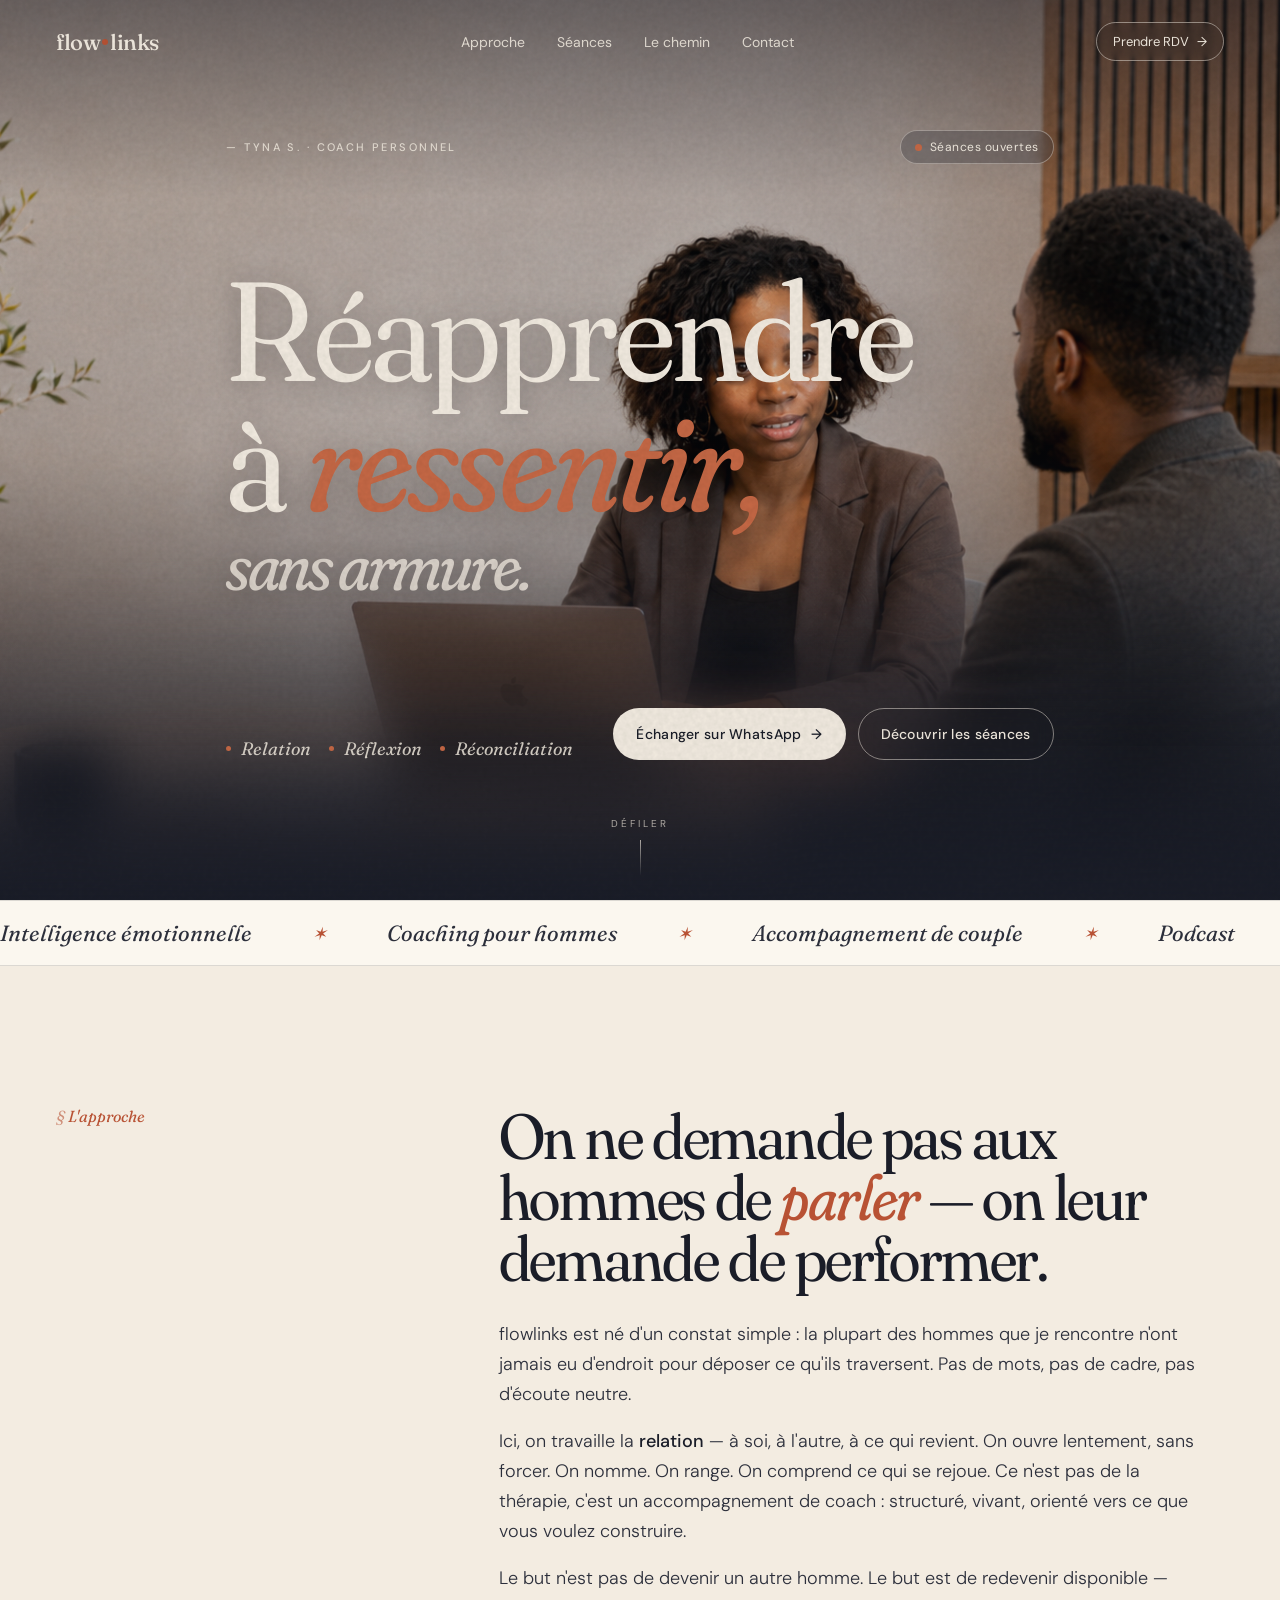
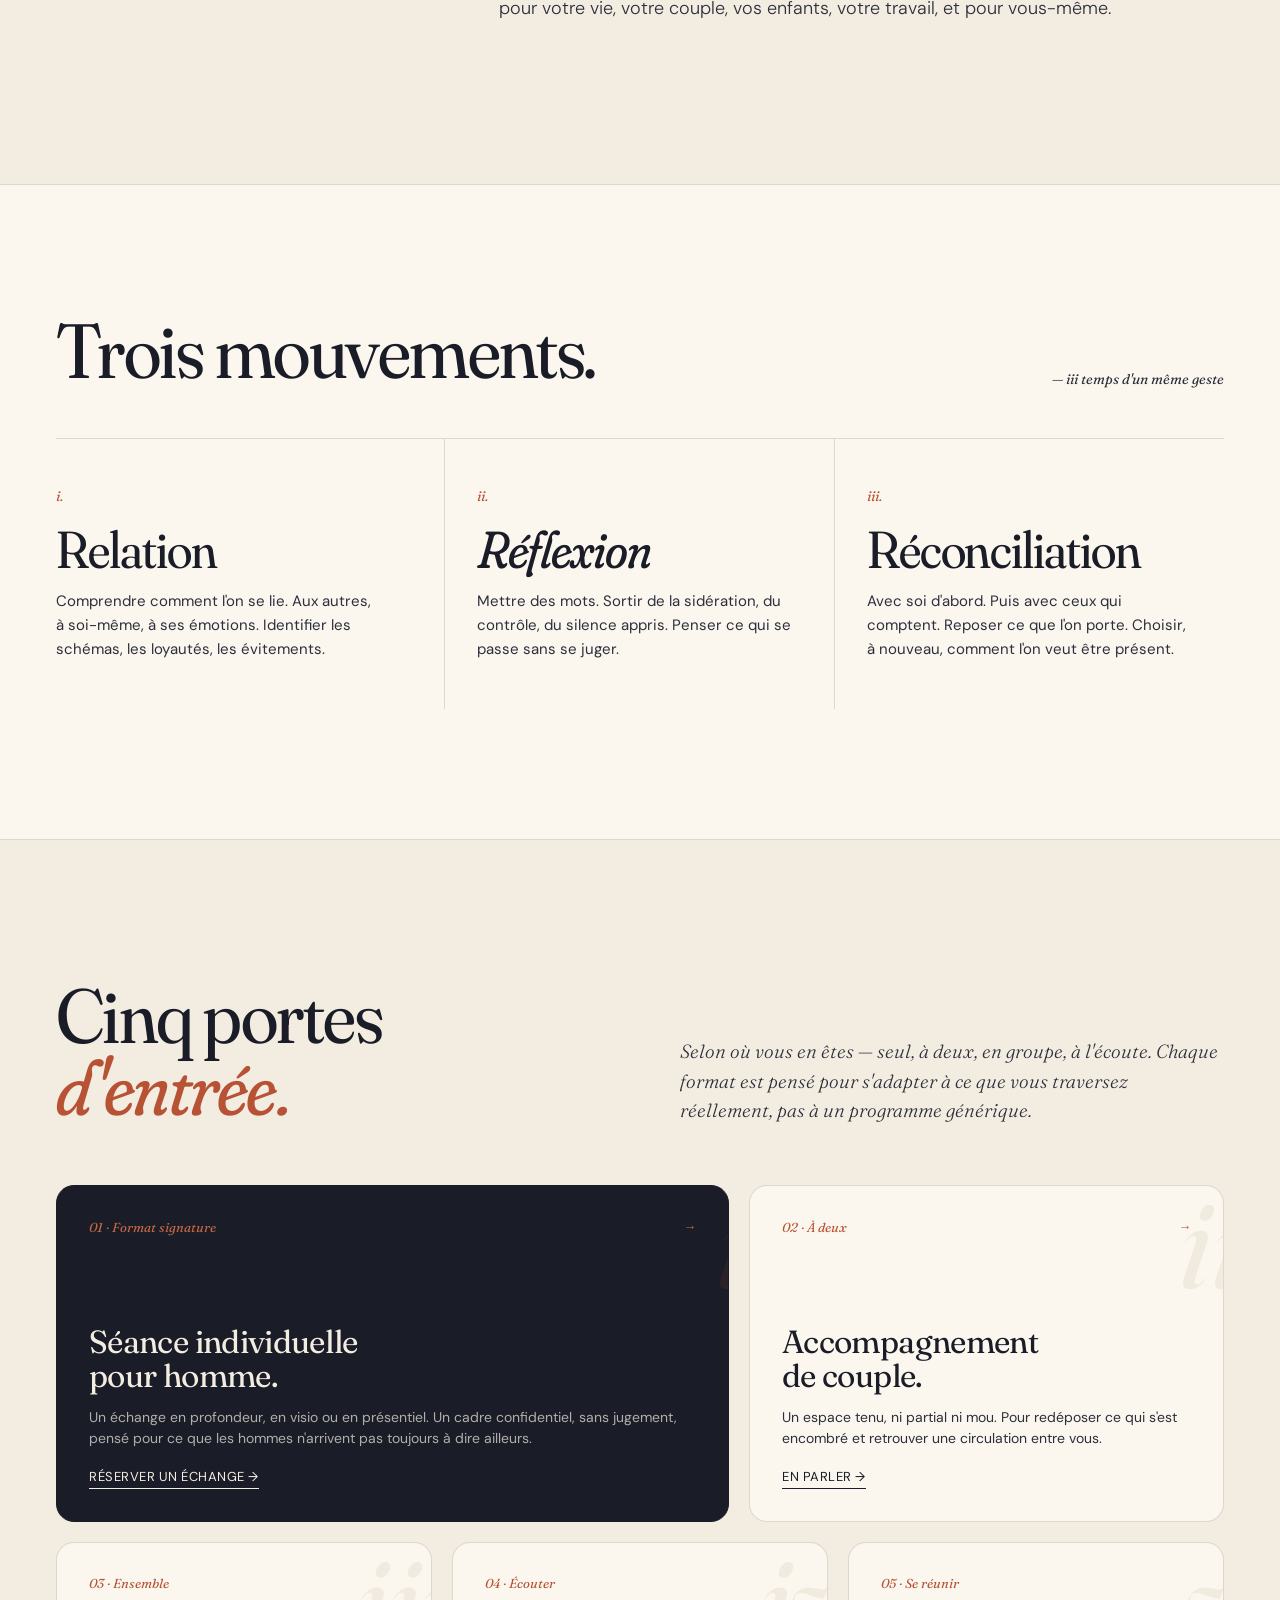
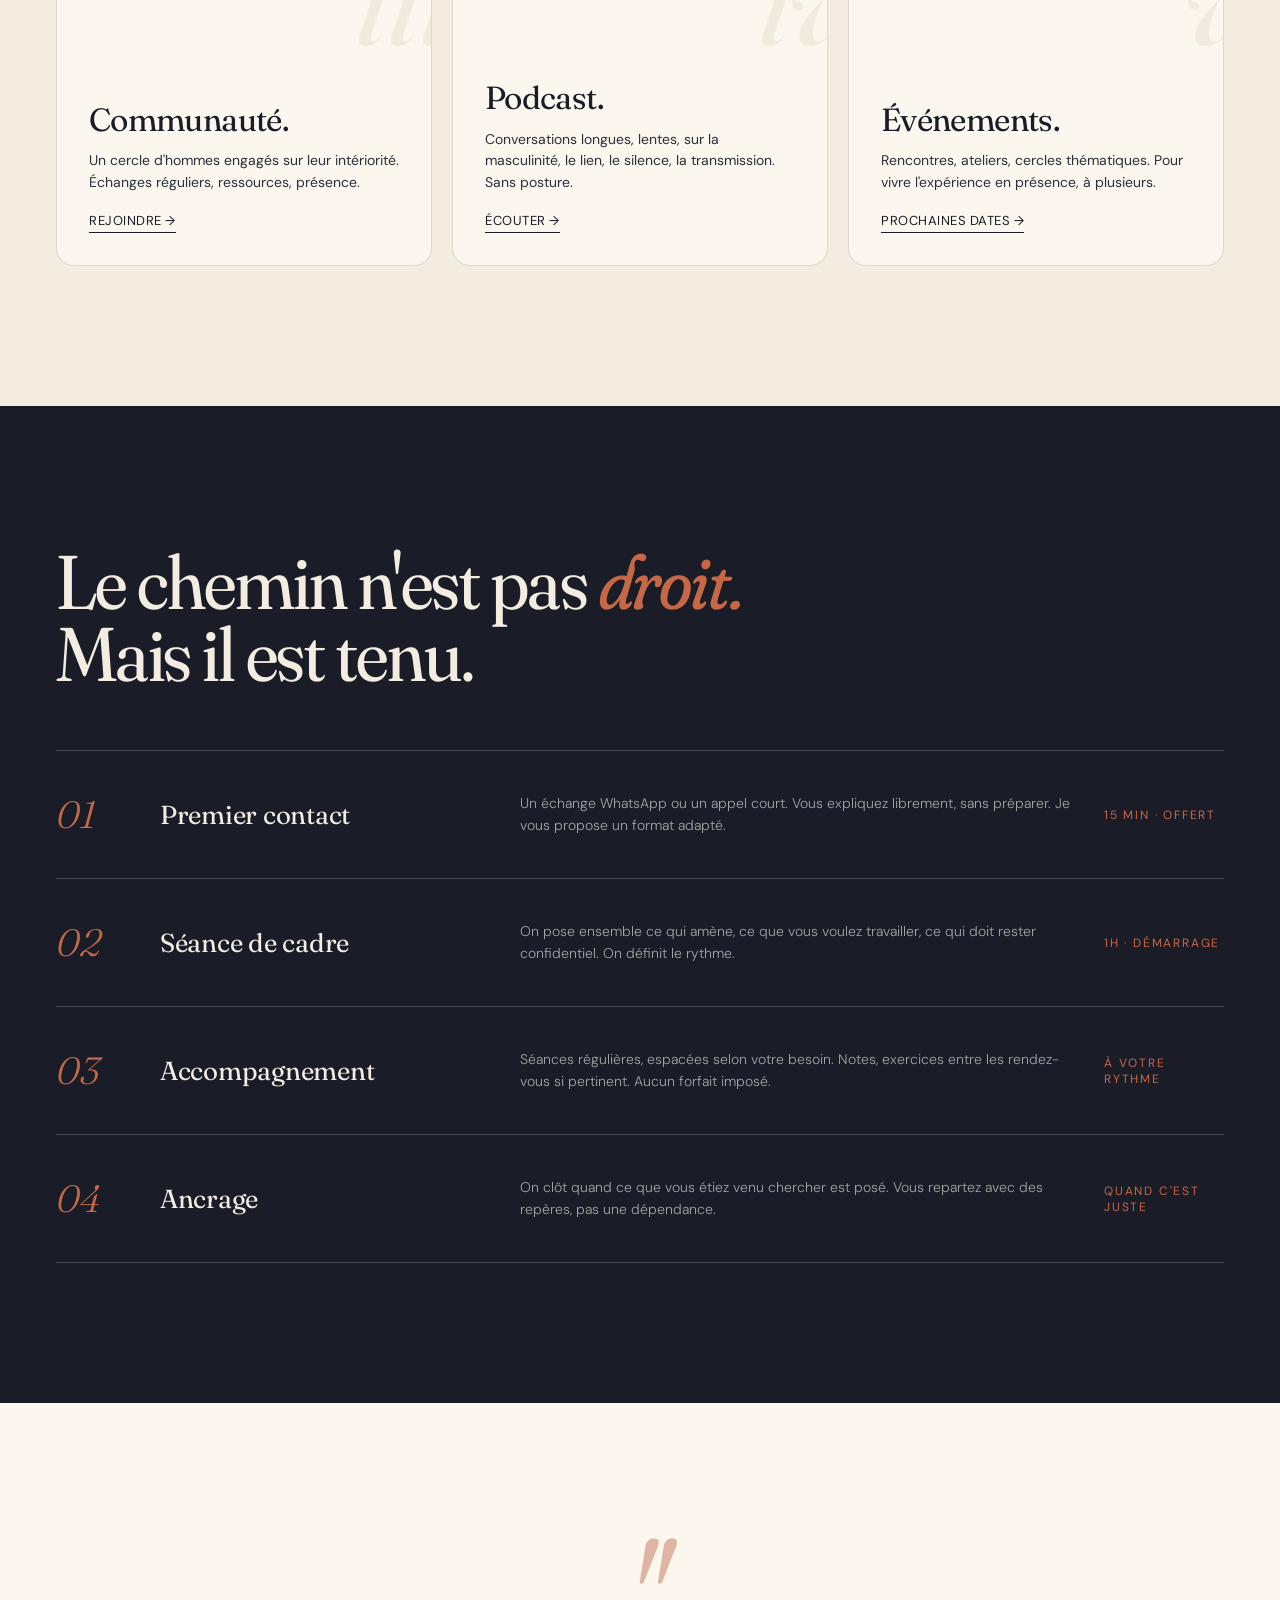
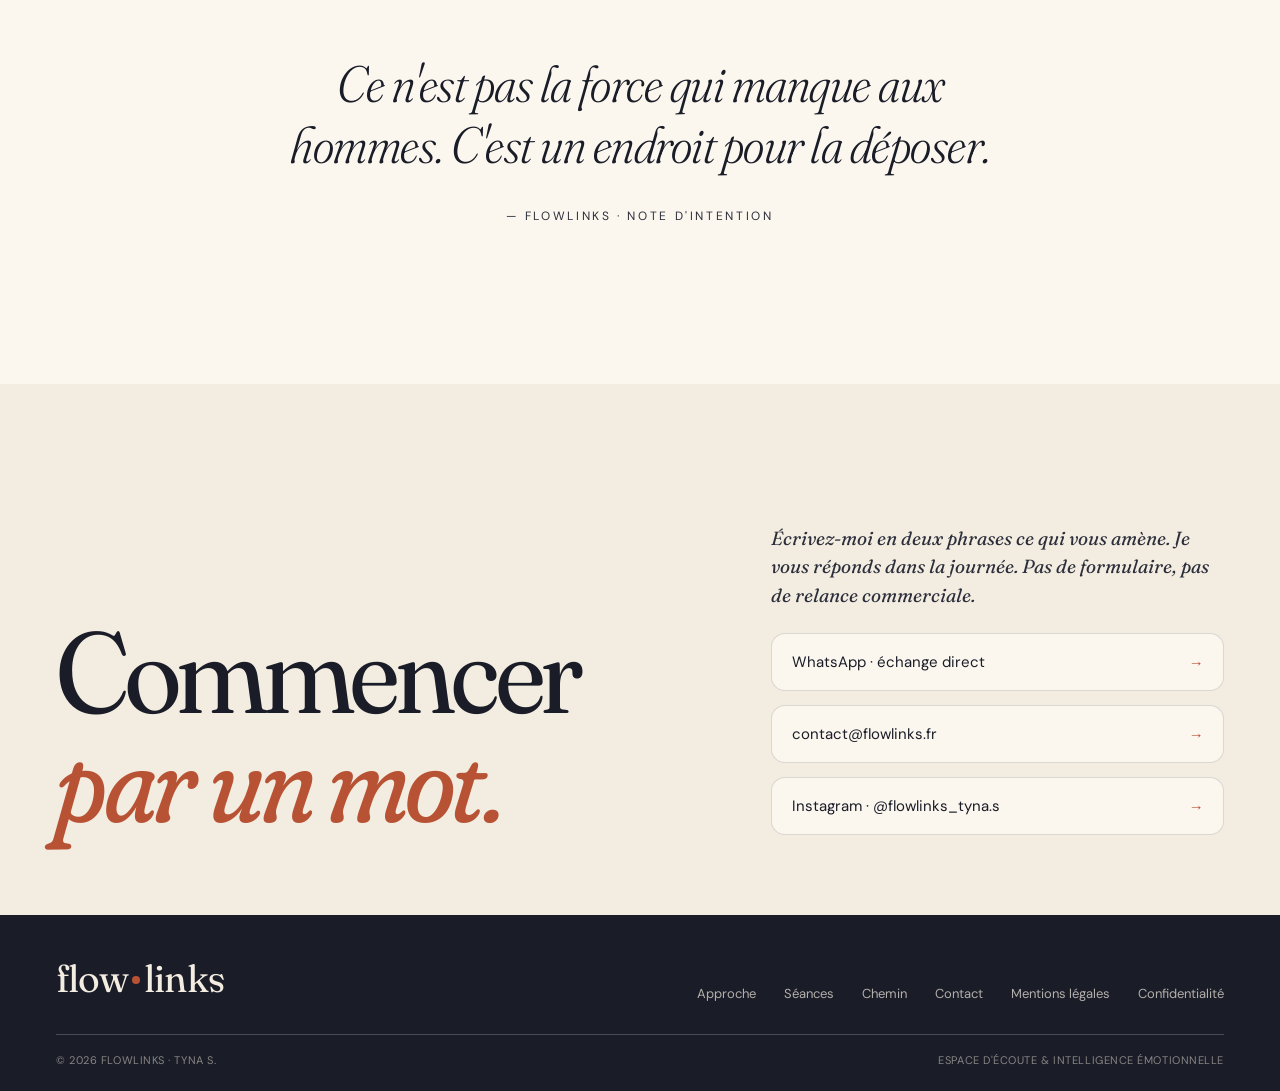
==== index.html @ ee807929 "Rename index (7).html to index.html" ====
<!doctype html>
<html lang="fr">
<head>
<meta charset="utf-8" />
<meta name="viewport" content="width=device-width,initial-scale=1,viewport-fit=cover" />
<title>flowlinks — Tyna S. · Espace d'écoute & intelligence émotionnelle</title>
<meta name="description" content="Espace d'écoute & intelligence émotionnelle. Séances pour hommes et couples, communauté, podcast et événements. Relation · Réflexion · Réconciliation." />
<meta name="theme-color" content="#1a1d28" />

<meta property="og:title" content="flowlinks — Tyna S." />
<meta property="og:description" content="Espace d'écoute & intelligence émotionnelle. Séances pour hommes et couples." />
<meta property="og:type" content="website" />
<meta property="og:image" content="./herolarge.png" />

<link rel="preconnect" href="https://fonts.googleapis.com">
<link rel="preconnect" href="https://fonts.gstatic.com" crossorigin>
<link href="https://fonts.googleapis.com/css2?family=Fraunces:ital,opsz,wght@0,9..144,300;0,9..144,400;0,9..144,500;0,9..144,600;1,9..144,300;1,9..144,400&family=DM+Sans:wght@300;400;500;600&display=swap" rel="stylesheet">

<link rel="preload" as="image" href="./herolarge.png" media="(min-width:761px)">
<link rel="preload" as="image" href="./heromobile.png" media="(max-width:760px)">

<link rel="stylesheet" href="./style.css">
</head>
<body>

<!-- ============== HERO PLEIN ÉCRAN ============== -->
<header class="hero">
  <picture class="hero-img">
    <source media="(max-width:760px)" srcset="./heromobile.png">
    <img src="./herolarge.png" alt="Tyna en séance d'accompagnement avec un homme" fetchpriority="high">
  </picture>

  <div class="hero-scrim"></div>

  <nav class="nav" id="nav">
    <div class="nav-inner">
      <a href="#" class="brand">flow<span class="dot"></span>links</a>
      <div class="nav-links">
        <a href="#approche">Approche</a>
        <a href="#seances">Séances</a>
        <a href="#chemin">Le chemin</a>
        <a href="#contact">Contact</a>
      </div>
      <a class="nav-cta" href="https://wa.me/33698275737?text=Bonjour%20Tyna%2C%20je%20souhaite%20%C3%A9changer%20avec%20vous.">Prendre RDV <span class="arrow">→</span></a>
    </div>
  </nav>

  <div class="hero-content wrap">
    <div class="hero-top">
      <span class="eyebrow eyebrow-light">— Tyna S. · Coach personnel</span>
      <span class="pill pill-light"><span class="pulse"></span>Séances ouvertes</span>
    </div>

    <h1 class="hero-title display">
      <span class="line">Réapprendre</span>
      <span class="line">à <em>ressentir,</em></span>
      <span class="line small">sans armure.</span>
    </h1>

    <div class="hero-bottom">
      <div class="triad triad-light">
        <span>Relation</span><span>Réflexion</span><span>Réconciliation</span>
      </div>
      <div class="cta-row">
        <a class="btn btn-primary-light" href="https://wa.me/33698275737?text=Bonjour%20Tyna%2C%20je%20souhaite%20%C3%A9changer%20avec%20vous.">Échanger sur WhatsApp <span class="arrow">→</span></a>
        <a class="btn btn-ghost-light" href="#seances">Découvrir les séances</a>
      </div>
    </div>
  </div>

  <div class="hero-fade" aria-hidden="true"></div>
  <div class="hero-scroll" aria-hidden="true">
    <span>défiler</span>
    <span class="line-down"></span>
  </div>
</header>

<!-- ============== TICKER ============== -->
<div class="ticker" aria-hidden="true">
  <div class="ticker-track">
    <span>Intelligence émotionnelle</span><span>Coaching pour hommes</span><span>Accompagnement de couple</span><span>Podcast</span><span>Communauté</span><span>Événements</span>
    <span>Intelligence émotionnelle</span><span>Coaching pour hommes</span><span>Accompagnement de couple</span><span>Podcast</span><span>Communauté</span><span>Événements</span>
  </div>
</div>

<!-- ============== MANIFESTO ============== -->
<section class="manifesto" id="approche">
  <div class="wrap">
    <div class="manifesto-grid">
      <div class="reveal"><span class="side-label">L'approche</span></div>
      <div class="reveal reveal-delay-1">
        <h2 class="display">On ne demande pas aux hommes de <em>parler</em> — on leur demande de performer.</h2>
        <p>flowlinks est né d'un constat simple : la plupart des hommes que je rencontre n'ont jamais eu d'endroit pour déposer ce qu'ils traversent. Pas de mots, pas de cadre, pas d'écoute neutre.</p>
        <p>Ici, on travaille la <strong>relation</strong> — à soi, à l'autre, à ce qui revient. On ouvre lentement, sans forcer. On nomme. On range. On comprend ce qui se rejoue. Ce n'est pas de la thérapie, c'est un accompagnement de coach : structuré, vivant, orienté vers ce que vous voulez construire.</p>
        <p>Le but n'est pas de devenir un autre homme. Le but est de redevenir disponible — pour votre vie, votre couple, vos enfants, votre travail, et pour vous-même.</p>
      </div>
    </div>
  </div>
</section>

<!-- ============== 3 PILIERS ============== -->
<section class="pillars">
  <div class="wrap">
    <div class="pillars-head">
      <h2 class="display reveal">Trois mouvements.</h2>
      <span class="num reveal reveal-delay-1">— iii temps d'un même geste</span>
    </div>
    <div class="pillar-list">
      <div class="pillar reveal">
        <span class="idx">i.</span>
        <h3 class="display">Relation</h3>
        <p>Comprendre comment l'on se lie. Aux autres, à soi-même, à ses émotions. Identifier les schémas, les loyautés, les évitements.</p>
      </div>
      <div class="pillar reveal reveal-delay-1">
        <span class="idx">ii.</span>
        <h3 class="display italic">Réflexion</h3>
        <p>Mettre des mots. Sortir de la sidération, du contrôle, du silence appris. Penser ce qui se passe sans se juger.</p>
      </div>
      <div class="pillar reveal reveal-delay-2">
        <span class="idx">iii.</span>
        <h3 class="display">Réconciliation</h3>
        <p>Avec soi d'abord. Puis avec ceux qui comptent. Reposer ce que l'on porte. Choisir, à nouveau, comment l'on veut être présent.</p>
      </div>
    </div>
  </div>
</section>

<!-- ============== OFFRES ============== -->
<section class="offers" id="seances">
  <div class="wrap">
    <div class="offers-head">
      <h2 class="display reveal">Cinq portes <em>d'entrée.</em></h2>
      <p class="reveal reveal-delay-1">Selon où vous en êtes — seul, à deux, en groupe, à l'écoute. Chaque format est pensé pour s'adapter à ce que vous traversez réellement, pas à un programme générique.</p>
    </div>
    <div class="offer-grid">

      <article class="card card-feature card-1 reveal">
        <span class="ornament">i</span>
        <div class="label">01 · Format signature <span>→</span></div>
        <h3>Séance individuelle<br/>pour homme.</h3>
        <p>Un échange en profondeur, en visio ou en présentiel. Un cadre confidentiel, sans jugement, pensé pour ce que les hommes n'arrivent pas toujours à dire ailleurs.</p>
        <a class="more" href="https://wa.me/33698275737?text=Bonjour%20Tyna%2C%20je%20souhaite%20une%20s%C3%A9ance%20individuelle.">Réserver un échange →</a>
      </article>

      <article class="card card-2 reveal reveal-delay-1">
        <span class="ornament">ii</span>
        <div class="label">02 · À deux <span>→</span></div>
        <h3>Accompagnement<br/>de couple.</h3>
        <p>Un espace tenu, ni partial ni mou. Pour redéposer ce qui s'est encombré et retrouver une circulation entre vous.</p>
        <a class="more" href="https://wa.me/33698275737?text=Bonjour%20Tyna%2C%20je%20souhaite%20un%20accompagnement%20de%20couple.">En parler →</a>
      </article>

      <article class="card card-3 reveal">
        <span class="ornament">iii</span>
        <div class="label">03 · Ensemble</div>
        <h3>Communauté.</h3>
        <p>Un cercle d'hommes engagés sur leur intériorité. Échanges réguliers, ressources, présence.</p>
        <a class="more" href="https://wa.me/33698275737?text=Bonjour%20Tyna%2C%20je%20souhaite%20rejoindre%20la%20communaut%C3%A9.">Rejoindre →</a>
      </article>

      <article class="card card-4 reveal reveal-delay-1">
        <span class="ornament">iv</span>
        <div class="label">04 · Écouter</div>
        <h3>Podcast.</h3>
        <p>Conversations longues, lentes, sur la masculinité, le lien, le silence, la transmission. Sans posture.</p>
        <a class="more" href="#contact">Écouter →</a>
      </article>

      <article class="card card-5 reveal reveal-delay-2">
        <span class="ornament">v</span>
        <div class="label">05 · Se réunir</div>
        <h3>Événements.</h3>
        <p>Rencontres, ateliers, cercles thématiques. Pour vivre l'expérience en présence, à plusieurs.</p>
        <a class="more" href="https://wa.me/33698275737?text=Bonjour%20Tyna%2C%20je%20souhaite%20conna%C3%AEtre%20les%20prochains%20%C3%A9v%C3%A9nements.">Prochaines dates →</a>
      </article>

    </div>
  </div>
</section>

<!-- ============== LE CHEMIN ============== -->
<section class="process" id="chemin">
  <div class="wrap">
    <h2 class="display reveal">Le chemin n'est pas <em>droit.</em><br/>Mais il est tenu.</h2>
    <div class="steps">
      <div class="step reveal">
        <span class="n">01</span>
        <h4>Premier contact</h4>
        <p>Un échange WhatsApp ou un appel court. Vous expliquez librement, sans préparer. Je vous propose un format adapté.</p>
        <span class="dur">15 min · offert</span>
      </div>
      <div class="step reveal reveal-delay-1">
        <span class="n">02</span>
        <h4>Séance de cadre</h4>
        <p>On pose ensemble ce qui amène, ce que vous voulez travailler, ce qui doit rester confidentiel. On définit le rythme.</p>
        <span class="dur">1h · démarrage</span>
      </div>
      <div class="step reveal reveal-delay-2">
        <span class="n">03</span>
        <h4>Accompagnement</h4>
        <p>Séances régulières, espacées selon votre besoin. Notes, exercices entre les rendez-vous si pertinent. Aucun forfait imposé.</p>
        <span class="dur">à votre rythme</span>
      </div>
      <div class="step reveal reveal-delay-3">
        <span class="n">04</span>
        <h4>Ancrage</h4>
        <p>On clôt quand ce que vous étiez venu chercher est posé. Vous repartez avec des repères, pas une dépendance.</p>
        <span class="dur">quand c'est juste</span>
      </div>
    </div>
  </div>
</section>

<!-- ============== CITATION ============== -->
<section class="quote">
  <div class="wrap">
    <div class="quote-mark display">"</div>
    <blockquote class="display">Ce n'est pas la force qui manque aux hommes. C'est un endroit pour la déposer.</blockquote>
    <cite>— flowlinks · note d'intention</cite>
  </div>
</section>

<!-- ============== CTA FOOTER ============== -->
<section class="footer-cta" id="contact">
  <div class="wrap">
    <div class="fc-grid">
      <div class="reveal">
        <h2 class="display">Commencer<em>par un mot.</em></h2>
      </div>
      <div class="fc-aside reveal reveal-delay-1">
        <p>Écrivez-moi en deux phrases ce qui vous amène. Je vous réponds dans la journée. Pas de formulaire, pas de relance commerciale.</p>
        <div class="contact-block">
          <a href="https://wa.me/33698275737?text=Bonjour%20Tyna%2C%20je%20souhaite%20%C3%A9changer%20avec%20vous.">
            <span>WhatsApp · échange direct</span>
            <span class="ico">→</span>
          </a>
          <a href="mailto:contact@flowlinks.fr">
            <span>contact@flowlinks.fr</span>
            <span class="ico">→</span>
          </a>
          <a href="https://instagram.com/flowlinks_tyna.s" target="_blank" rel="noopener">
            <span>Instagram · @flowlinks_tyna.s</span>
            <span class="ico">→</span>
          </a>
        </div>
      </div>
    </div>
  </div>
</section>

<!-- ============== FOOTER ============== -->
<footer>
  <div class="wrap">
    <div class="foot-grid">
      <div class="foot-brand">flow<span class="dot"></span>links</div>
      <nav class="foot-nav">
        <a href="#approche">Approche</a>
        <a href="#seances">Séances</a>
        <a href="#chemin">Chemin</a>
        <a href="#contact">Contact</a>
        <a href="#">Mentions légales</a>
        <a href="#">Confidentialité</a>
      </nav>
    </div>
    <div class="foot-bottom">
      <span>© 2026 flowlinks · Tyna S.</span>
      <span>Espace d'écoute & intelligence émotionnelle</span>
    </div>
  </div>
</footer>

<script src="./script.js" defer></script>
</body>
</html>
---- style.css ----
/* ============================================================
   flowlinks — Tyna S.
   Style sheet · landing page
   ============================================================ */

:root{
  --ink:#1a1d28;
  --ink-soft:#2c2f3b;
  --cream:#f3ece1;
  --cream-2:#ebe2d3;
  --paper:#fbf7ef;
  --terra:#b85234;
  --terra-soft:#c66845;
  --rule:rgba(26,29,40,.14);
  --rule-light:rgba(243,236,225,.22);
}

*{box-sizing:border-box;margin:0;padding:0}
html{scroll-behavior:smooth}
html,body{
  background:var(--cream);
  color:var(--ink);
  font-family:"DM Sans",system-ui,sans-serif;
  font-weight:400;
  -webkit-font-smoothing:antialiased;
  text-rendering:optimizeLegibility;
}
body{overflow-x:hidden}
a{color:inherit;text-decoration:none}
img{max-width:100%;display:block}

.display{
  font-family:"Fraunces",serif;
  font-weight:400;
  font-variation-settings:"opsz" 120,"SOFT" 50;
  letter-spacing:-.02em;
  line-height:.95;
}
.italic{font-style:italic;font-variation-settings:"opsz" 120,"SOFT" 100}
.eyebrow{
  font-family:"DM Sans",sans-serif;
  font-size:11px;
  letter-spacing:.22em;
  text-transform:uppercase;
  font-weight:500;
}
.eyebrow-light{color:rgba(243,236,225,.85)}

.wrap{max-width:1280px;margin:0 auto;padding:0 24px}
@media(min-width:900px){.wrap{padding:0 56px}}

/* ============================================================
   NAV (transparent over hero, then solid on scroll)
   ============================================================ */
.nav{
  position:fixed;
  top:0;left:0;right:0;
  z-index:50;
  background:transparent;
  border-bottom:1px solid transparent;
  transition:background .35s ease, border-color .35s ease, backdrop-filter .35s ease;
}
.nav-inner{
  display:flex;
  align-items:center;
  justify-content:space-between;
  padding:18px 24px;
}
@media(min-width:900px){.nav-inner{padding:22px 56px}}

.brand{
  font-family:"Fraunces",serif;
  font-weight:500;
  font-size:22px;
  letter-spacing:-.02em;
  color:var(--cream);
  transition:color .35s ease;
}
.brand .dot{
  display:inline-block;
  width:6px;height:6px;
  border-radius:50%;
  background:var(--terra);
  vertical-align:middle;
  margin:0 2px 4px;
}

.nav-links{display:none;gap:32px;font-size:14px}
@media(min-width:900px){.nav-links{display:flex}}
.nav-links a{color:rgba(243,236,225,.9);transition:color .35s ease}
.nav-links a:hover{color:var(--terra-soft)}

.nav-cta{
  font-size:13px;
  border:1px solid rgba(243,236,225,.5);
  color:var(--cream);
  padding:10px 16px;
  border-radius:999px;
  display:inline-flex;
  align-items:center;
  gap:8px;
  transition:background .25s, color .25s, border-color .35s ease;
  backdrop-filter:blur(6px);
}
.nav-cta:hover{background:var(--cream);color:var(--ink);border-color:var(--cream)}

/* Scrolled state */
.nav.scrolled{
  background:rgba(243,236,225,.85);
  backdrop-filter:blur(14px);
  -webkit-backdrop-filter:blur(14px);
  border-bottom-color:var(--rule);
}
.nav.scrolled .brand{color:var(--ink)}
.nav.scrolled .nav-links a{color:var(--ink-soft)}
.nav.scrolled .nav-links a:hover{color:var(--terra)}
.nav.scrolled .nav-cta{
  border-color:var(--ink);
  color:var(--ink);
}
.nav.scrolled .nav-cta:hover{background:var(--ink);color:var(--cream)}

/* ============================================================
   HERO PLEIN ÉCRAN
   ============================================================ */
.hero{
  position:relative;
  min-height:100vh;
  min-height:100svh;
  background:var(--ink);
  overflow:hidden;
  isolation:isolate;
  display:flex;
  flex-direction:column;
}

/* Image */
.hero-img{
  position:absolute;
  inset:0;
  z-index:0;
}
.hero-img img{
  width:100%;
  height:100%;
  object-fit:cover;
  object-position:center;
}

/* Scrim — léger voile dégradé pour la lisibilité */
.hero-scrim{
  position:absolute;
  inset:0;
  z-index:1;
  background:
    linear-gradient(180deg,
      rgba(26,29,40,.55) 0%,
      rgba(26,29,40,.18) 22%,
      rgba(26,29,40,.18) 50%,
      rgba(26,29,40,.55) 78%,
      rgba(26,29,40,.92) 100%);
  pointer-events:none;
}

/* Fade + blur en bas (l'effet demandé) */
.hero-fade{
  position:absolute;
  left:0;right:0;bottom:0;
  height:38%;
  z-index:2;
  pointer-events:none;
  backdrop-filter:blur(26px) saturate(.9);
  -webkit-backdrop-filter:blur(26px) saturate(.9);
  -webkit-mask-image:linear-gradient(to bottom, transparent 0%, #000 55%, #000 100%);
  mask-image:linear-gradient(to bottom, transparent 0%, #000 55%, #000 100%);
  background:linear-gradient(to bottom,
    transparent 0%,
    rgba(26,29,40,.35) 55%,
    var(--ink) 100%);
}

/* Contenu hero */
.hero-content{
  position:relative;
  z-index:3;
  flex:1;
  display:flex;
  flex-direction:column;
  justify-content:space-between;
  padding-top:110px;
  padding-bottom:90px;
  color:var(--cream);
}
@media(min-width:900px){
  .hero-content{padding-top:130px;padding-bottom:140px}
}

.hero-top{
  display:flex;
  justify-content:space-between;
  align-items:center;
  gap:16px;
  margin-bottom:32px;
}

.pill{
  display:inline-flex;
  align-items:center;
  gap:8px;
  padding:8px 14px;
  border-radius:999px;
  font-size:12px;
  letter-spacing:.04em;
}
.pill-light{
  border:1px solid rgba(243,236,225,.4);
  color:var(--cream);
  background:rgba(26,29,40,.25);
  backdrop-filter:blur(8px);
  -webkit-backdrop-filter:blur(8px);
}
.pulse{
  width:7px;height:7px;
  border-radius:50%;
  background:var(--terra-soft);
  box-shadow:0 0 0 0 rgba(198,104,69,.6);
  animation:pulse 2s infinite;
}
@keyframes pulse{
  70%{box-shadow:0 0 0 12px rgba(198,104,69,0)}
  100%{box-shadow:0 0 0 0 rgba(198,104,69,0)}
}

/* Titre hero */
.hero-title{
  font-size:clamp(58px,11vw,168px);
  line-height:.92;
  color:var(--cream);
  max-width:14ch;
  margin:auto 0;
  text-shadow:0 2px 30px rgba(0,0,0,.25);
}
.hero-title .line{display:block}
.hero-title em{
  font-style:italic;
  color:var(--terra-soft);
  font-variation-settings:"opsz" 144,"SOFT" 100;
}
.hero-title .small{
  font-size:.5em;
  display:block;
  color:rgba(243,236,225,.78);
  margin-top:8px;
  font-style:italic;
  font-variation-settings:"opsz" 144,"SOFT" 100;
}

/* Bas du hero — triad + CTA */
.hero-bottom{
  display:flex;
  flex-direction:column;
  gap:20px;
  margin-top:40px;
}
@media(min-width:900px){
  .hero-bottom{
    flex-direction:row;
    align-items:flex-end;
    justify-content:space-between;
    gap:40px;
  }
}

.triad{
  display:flex;
  flex-wrap:wrap;
  gap:6px 18px;
  font-family:"Fraunces",serif;
  font-style:italic;
  font-size:18px;
}
.triad-light{color:rgba(243,236,225,.85)}
.triad span{display:inline-flex;align-items:center;gap:10px}
.triad span::before{
  content:"";
  display:inline-block;
  width:5px;height:5px;
  background:var(--terra-soft);
  border-radius:50%;
}

.cta-row{display:flex;flex-wrap:wrap;gap:12px}
.btn{
  display:inline-flex;
  align-items:center;
  gap:10px;
  padding:16px 22px;
  border-radius:999px;
  font-size:14px;
  font-weight:500;
  letter-spacing:.02em;
  transition:.25s;
  border:1px solid transparent;
  cursor:pointer;
}
.btn-primary{background:var(--ink);color:var(--cream)}
.btn-primary:hover{background:var(--terra)}
.btn-ghost{border-color:var(--ink);color:var(--ink)}
.btn-ghost:hover{background:var(--ink);color:var(--cream)}
.btn-primary-light{
  background:var(--cream);
  color:var(--ink);
}
.btn-primary-light:hover{background:var(--terra);color:var(--cream)}
.btn-ghost-light{
  border-color:rgba(243,236,225,.5);
  color:var(--cream);
  backdrop-filter:blur(8px);
}
.btn-ghost-light:hover{background:rgba(243,236,225,.12);border-color:var(--cream)}
.arrow{display:inline-block;transition:transform .25s}
.btn:hover .arrow,.nav-cta:hover .arrow{transform:translateX(4px)}

/* Indicateur scroll en bas */
.hero-scroll{
  position:absolute;
  bottom:24px;
  left:50%;
  transform:translateX(-50%);
  z-index:4;
  display:flex;
  flex-direction:column;
  align-items:center;
  gap:10px;
  color:rgba(243,236,225,.7);
  font-size:10px;
  letter-spacing:.3em;
  text-transform:uppercase;
}
.line-down{
  width:1px;height:36px;
  background:linear-gradient(to bottom, rgba(243,236,225,.7), transparent);
  animation:slide 2.4s ease-in-out infinite;
}
@keyframes slide{
  0%,100%{transform:scaleY(.6);transform-origin:top}
  50%{transform:scaleY(1);transform-origin:top}
}
@media(max-width:760px){.hero-scroll{display:none}}

/* ============================================================
   TICKER
   ============================================================ */
.ticker{
  border-top:1px solid var(--rule);
  border-bottom:1px solid var(--rule);
  background:var(--paper);
  overflow:hidden;
}
.ticker-track{
  display:flex;
  gap:60px;
  padding:18px 0;
  animation:scroll 38s linear infinite;
  font-family:"Fraunces",serif;
  font-style:italic;
  font-size:22px;
  white-space:nowrap;
  color:var(--ink-soft);
}
.ticker-track span{display:inline-flex;align-items:center;gap:60px}
.ticker-track span::after{content:"✶";color:var(--terra);font-size:18px}
@keyframes scroll{
  from{transform:translateX(0)}
  to{transform:translateX(-50%)}
}

/* ============================================================
   MANIFESTO
   ============================================================ */
.manifesto{padding:80px 0 90px;background:var(--cream)}
@media(min-width:900px){.manifesto{padding:140px 0 160px}}
.manifesto-grid{display:grid;grid-template-columns:1fr;gap:32px}
@media(min-width:900px){
  .manifesto-grid{
    grid-template-columns:1fr 2fr;
    gap:80px;
    align-items:start;
  }
}
.manifesto h2{font-size:clamp(36px,5vw,64px);margin-bottom:32px}
.manifesto h2 em{
  color:var(--terra);
  font-variation-settings:"opsz" 144,"SOFT" 100;
}
.manifesto p{
  font-size:18px;
  line-height:1.65;
  color:var(--ink-soft);
  max-width:58ch;
  font-weight:300;
}
.manifesto p + p{margin-top:18px}
.manifesto p strong{color:var(--ink);font-weight:500}
.side-label{
  font-family:"Fraunces",serif;
  font-style:italic;
  color:var(--terra);
  font-size:16px;
}
.side-label::before{content:"§ ";opacity:.6}

/* ============================================================
   PILIERS
   ============================================================ */
.pillars{
  padding:80px 0;
  background:var(--paper);
  border-top:1px solid var(--rule);
  border-bottom:1px solid var(--rule);
}
@media(min-width:900px){.pillars{padding:130px 0}}
.pillars-head{
  display:flex;
  justify-content:space-between;
  align-items:end;
  flex-wrap:wrap;
  gap:20px;
  margin-bottom:50px;
}
.pillars-head h2{font-size:clamp(40px,6vw,80px)}
.pillars-head .num{
  font-family:"Fraunces",serif;
  font-style:italic;
  font-size:14px;
  color:var(--ink-soft);
}
.pillar-list{
  display:grid;
  grid-template-columns:1fr;
  gap:0;
  border-top:1px solid var(--rule);
}
@media(min-width:900px){.pillar-list{grid-template-columns:repeat(3,1fr)}}
.pillar{
  padding:36px 0;
  border-bottom:1px solid var(--rule);
  position:relative;
  transition:.4s;
}
@media(min-width:900px){
  .pillar{
    padding:48px 32px;
    border-bottom:none;
    border-right:1px solid var(--rule);
  }
  .pillar:last-child{border-right:none}
  .pillar:first-child{padding-left:0}
  .pillar:last-child{padding-right:0}
}
.pillar:hover{background:var(--cream-2)}
.pillar .idx{
  font-family:"Fraunces",serif;
  font-style:italic;
  font-size:14px;
  color:var(--terra);
  margin-bottom:18px;
  display:block;
}
.pillar h3{
  font-family:"Fraunces",serif;
  font-size:42px;
  font-weight:400;
  letter-spacing:-.02em;
  margin-bottom:14px;
  line-height:1;
}
@media(min-width:900px){.pillar h3{font-size:52px}}
.pillar p{color:var(--ink-soft);font-size:15px;line-height:1.6;max-width:32ch}

/* ============================================================
   OFFRES
   ============================================================ */
.offers{padding:80px 0;background:var(--cream)}
@media(min-width:900px){.offers{padding:140px 0}}
.offers-head{
  margin-bottom:60px;
  display:grid;
  grid-template-columns:1fr;
  gap:24px;
}
@media(min-width:900px){
  .offers-head{
    grid-template-columns:1fr 1fr;
    gap:80px;
    align-items:end;
  }
}
.offers-head h2{font-size:clamp(40px,6vw,88px)}
.offers-head h2 em{
  color:var(--terra);
  font-variation-settings:"opsz" 144,"SOFT" 100;
}
.offers-head p{
  font-family:"Fraunces",serif;
  font-style:italic;
  font-size:19px;
  color:var(--ink-soft);
  line-height:1.55;
  max-width:46ch;
  font-weight:300;
}

.offer-grid{display:grid;grid-template-columns:1fr;gap:20px}
@media(min-width:760px){.offer-grid{grid-template-columns:1fr 1fr}}
@media(min-width:1100px){.offer-grid{grid-template-columns:repeat(12,1fr)}}

.card{
  background:var(--paper);
  border:1px solid var(--rule);
  border-radius:18px;
  padding:32px;
  transition:.35s;
  position:relative;
  overflow:hidden;
  display:flex;
  flex-direction:column;
  min-height:280px;
}
.card:hover{transform:translateY(-4px);background:#fffaf0}
.card .label{
  font-family:"Fraunces",serif;
  font-style:italic;
  color:var(--terra);
  font-size:13px;
  margin-bottom:auto;
  display:flex;
  align-items:center;
  justify-content:space-between;
}
.card h3{
  font-family:"Fraunces",serif;
  font-size:32px;
  font-weight:400;
  letter-spacing:-.02em;
  line-height:1.05;
  margin:90px 0 14px;
}
.card p{color:var(--ink-soft);font-size:14px;line-height:1.55;margin-bottom:18px}
.card .more{
  display:inline-flex;
  align-items:center;
  gap:6px;
  font-size:13px;
  letter-spacing:.04em;
  text-transform:uppercase;
  border-bottom:1px solid var(--ink);
  padding-bottom:3px;
  align-self:flex-start;
  transition:.25s;
}
.card .more:hover{color:var(--terra);border-color:var(--terra)}

@media(min-width:1100px){
  .card-1{grid-column:span 7}
  .card-2{grid-column:span 5}
  .card-3{grid-column:span 4}
  .card-4{grid-column:span 4}
  .card-5{grid-column:span 4}
}

.card-feature{background:var(--ink);color:var(--cream);border-color:var(--ink)}
.card-feature h3{color:var(--cream)}
.card-feature p{color:rgba(243,236,225,.7)}
.card-feature .label{color:var(--terra-soft)}
.card-feature .more{border-color:var(--cream)}
.card-feature:hover{background:#22253a}

.ornament{
  position:absolute;
  font-family:"Fraunces",serif;
  font-style:italic;
  font-size:130px;
  color:var(--cream-2);
  top:-10px;right:-20px;
  line-height:1;
  opacity:.6;
  pointer-events:none;
}
.card-feature .ornament{color:rgba(184,82,52,.18)}

/* ============================================================
   PROCESS
   ============================================================ */
.process{padding:80px 0;background:var(--ink);color:var(--cream);overflow:hidden}
@media(min-width:900px){.process{padding:140px 0}}
.process h2{font-size:clamp(40px,6vw,76px);max-width:18ch;margin-bottom:60px}
.process h2 em{
  color:var(--terra-soft);
  font-variation-settings:"opsz" 144,"SOFT" 100;
}
.steps{
  display:grid;
  grid-template-columns:1fr;
  gap:0;
  border-top:1px solid var(--rule-light);
}
.step{
  padding:32px 0;
  border-bottom:1px solid var(--rule-light);
  display:grid;
  grid-template-columns:60px 1fr;
  gap:24px;
  align-items:start;
  transition:.3s;
}
@media(min-width:760px){
  .step{
    grid-template-columns:80px 1.2fr 2fr 120px;
    align-items:center;
    padding:40px 0;
  }
}
.step:hover{padding-left:16px}
.step .n{
  font-family:"Fraunces",serif;
  font-style:italic;
  font-size:38px;
  color:var(--terra-soft);
  font-weight:300;
}
.step h4{
  font-family:"Fraunces",serif;
  font-size:26px;
  font-weight:400;
  letter-spacing:-.01em;
}
.step p{
  color:rgba(243,236,225,.65);
  font-size:14px;
  line-height:1.55;
  font-weight:300;
}
.step .dur{
  font-size:12px;
  letter-spacing:.15em;
  text-transform:uppercase;
  color:var(--terra-soft);
  display:none;
}
@media(min-width:760px){.step .dur{display:block}}

/* ============================================================
   QUOTE
   ============================================================ */
.quote{padding:100px 0;background:var(--paper);text-align:center;position:relative}
@media(min-width:900px){.quote{padding:160px 0}}
.quote-mark{
  font-family:"Fraunces",serif;
  font-style:italic;
  font-size:140px;
  line-height:.5;
  color:var(--terra);
  opacity:.4;
  margin-bottom:20px;
}
.quote blockquote{
  font-family:"Fraunces",serif;
  font-style:italic;
  font-size:clamp(26px,4vw,52px);
  line-height:1.2;
  letter-spacing:-.01em;
  max-width:24ch;
  margin:0 auto;
  font-weight:300;
  color:var(--ink);
}
.quote cite{
  display:block;
  margin-top:32px;
  font-style:normal;
  font-size:12px;
  letter-spacing:.22em;
  text-transform:uppercase;
  color:var(--ink-soft);
}

/* ============================================================
   FOOTER CTA
   ============================================================ */
.footer-cta{padding:80px 0 60px;background:var(--cream)}
@media(min-width:900px){.footer-cta{padding:140px 0 80px}}
.fc-grid{
  display:grid;
  grid-template-columns:1fr;
  gap:40px;
  align-items:end;
}
@media(min-width:900px){
  .fc-grid{grid-template-columns:1.4fr 1fr;gap:80px}
}
.fc-grid h2{font-size:clamp(48px,9vw,128px);letter-spacing:-.03em}
.fc-grid h2 em{
  color:var(--terra);
  font-variation-settings:"opsz" 144,"SOFT" 100;
  display:block;
}
.fc-aside p{
  font-family:"Fraunces",serif;
  font-style:italic;
  font-size:19px;
  line-height:1.5;
  color:var(--ink-soft);
  margin-bottom:24px;
  max-width:38ch;
}

.contact-block{display:flex;flex-direction:column;gap:14px}
.contact-block a{
  display:flex;
  align-items:center;
  justify-content:space-between;
  padding:18px 20px;
  background:var(--paper);
  border:1px solid var(--rule);
  border-radius:14px;
  font-size:15px;
  transition:.25s;
}
.contact-block a:hover{
  background:var(--ink);
  color:var(--cream);
  border-color:var(--ink);
}
.contact-block .ico{
  font-family:"Fraunces",serif;
  font-style:italic;
  color:var(--terra);
  transition:.25s;
}
.contact-block a:hover .ico{color:var(--terra-soft)}

/* ============================================================
   FOOTER
   ============================================================ */
footer{background:var(--ink);color:var(--cream);padding:40px 0 24px}
.foot-grid{
  display:flex;
  flex-direction:column;
  gap:18px;
  padding-bottom:32px;
  border-bottom:1px solid var(--rule-light);
  margin-bottom:18px;
}
@media(min-width:760px){
  .foot-grid{
    flex-direction:row;
    justify-content:space-between;
    align-items:end;
  }
}
.foot-brand{
  font-family:"Fraunces",serif;
  font-size:38px;
  letter-spacing:-.02em;
}
.foot-brand .dot{
  display:inline-block;
  width:8px;height:8px;
  border-radius:50%;
  background:var(--terra);
  vertical-align:middle;
  margin:0 4px 6px;
}
.foot-nav{
  display:flex;
  flex-wrap:wrap;
  gap:18px 28px;
  font-size:13px;
  color:rgba(243,236,225,.7);
}
.foot-nav a:hover{color:var(--terra-soft)}
.foot-bottom{
  display:flex;
  flex-direction:column;
  gap:10px;
  font-size:11px;
  letter-spacing:.05em;
  color:rgba(243,236,225,.5);
  text-transform:uppercase;
}
@media(min-width:760px){
  .foot-bottom{flex-direction:row;justify-content:space-between}
}

/* ============================================================
   REVEAL
   ============================================================ */
.reveal{
  opacity:0;
  transform:translateY(20px);
  transition:opacity .9s cubic-bezier(.2,.7,.2,1),
             transform .9s cubic-bezier(.2,.7,.2,1);
}
.reveal.in{opacity:1;transform:translateY(0)}
.reveal-delay-1{transition-delay:.08s}
.reveal-delay-2{transition-delay:.16s}
.reveal-delay-3{transition-delay:.24s}

/* ============================================================
   GRAIN OVERLAY (subtle film texture)
   ============================================================ */
body::after{
  content:"";
  position:fixed;
  inset:0;
  pointer-events:none;
  background-image:url("data:image/svg+xml;utf8,<svg viewBox='0 0 200 200' xmlns='http://www.w3.org/2000/svg'><filter id='n'><feTurbulence type='fractalNoise' baseFrequency='.9' numOctaves='2' stitchTiles='stitch'/><feColorMatrix values='0 0 0 0 0 0 0 0 0 0 0 0 0 0 0 0 0 0 .25 0'/></filter><rect width='100%' height='100%' filter='url(%23n)'/></svg>");
  opacity:.3;
  mix-blend-mode:multiply;
  z-index:100;
}

/* Reduced motion */
@media (prefers-reduced-motion: reduce){
  *,*::before,*::after{
    animation-duration:.01ms !important;
    animation-iteration-count:1 !important;
    transition-duration:.01ms !important;
  }
  .reveal{opacity:1;transform:none}
}
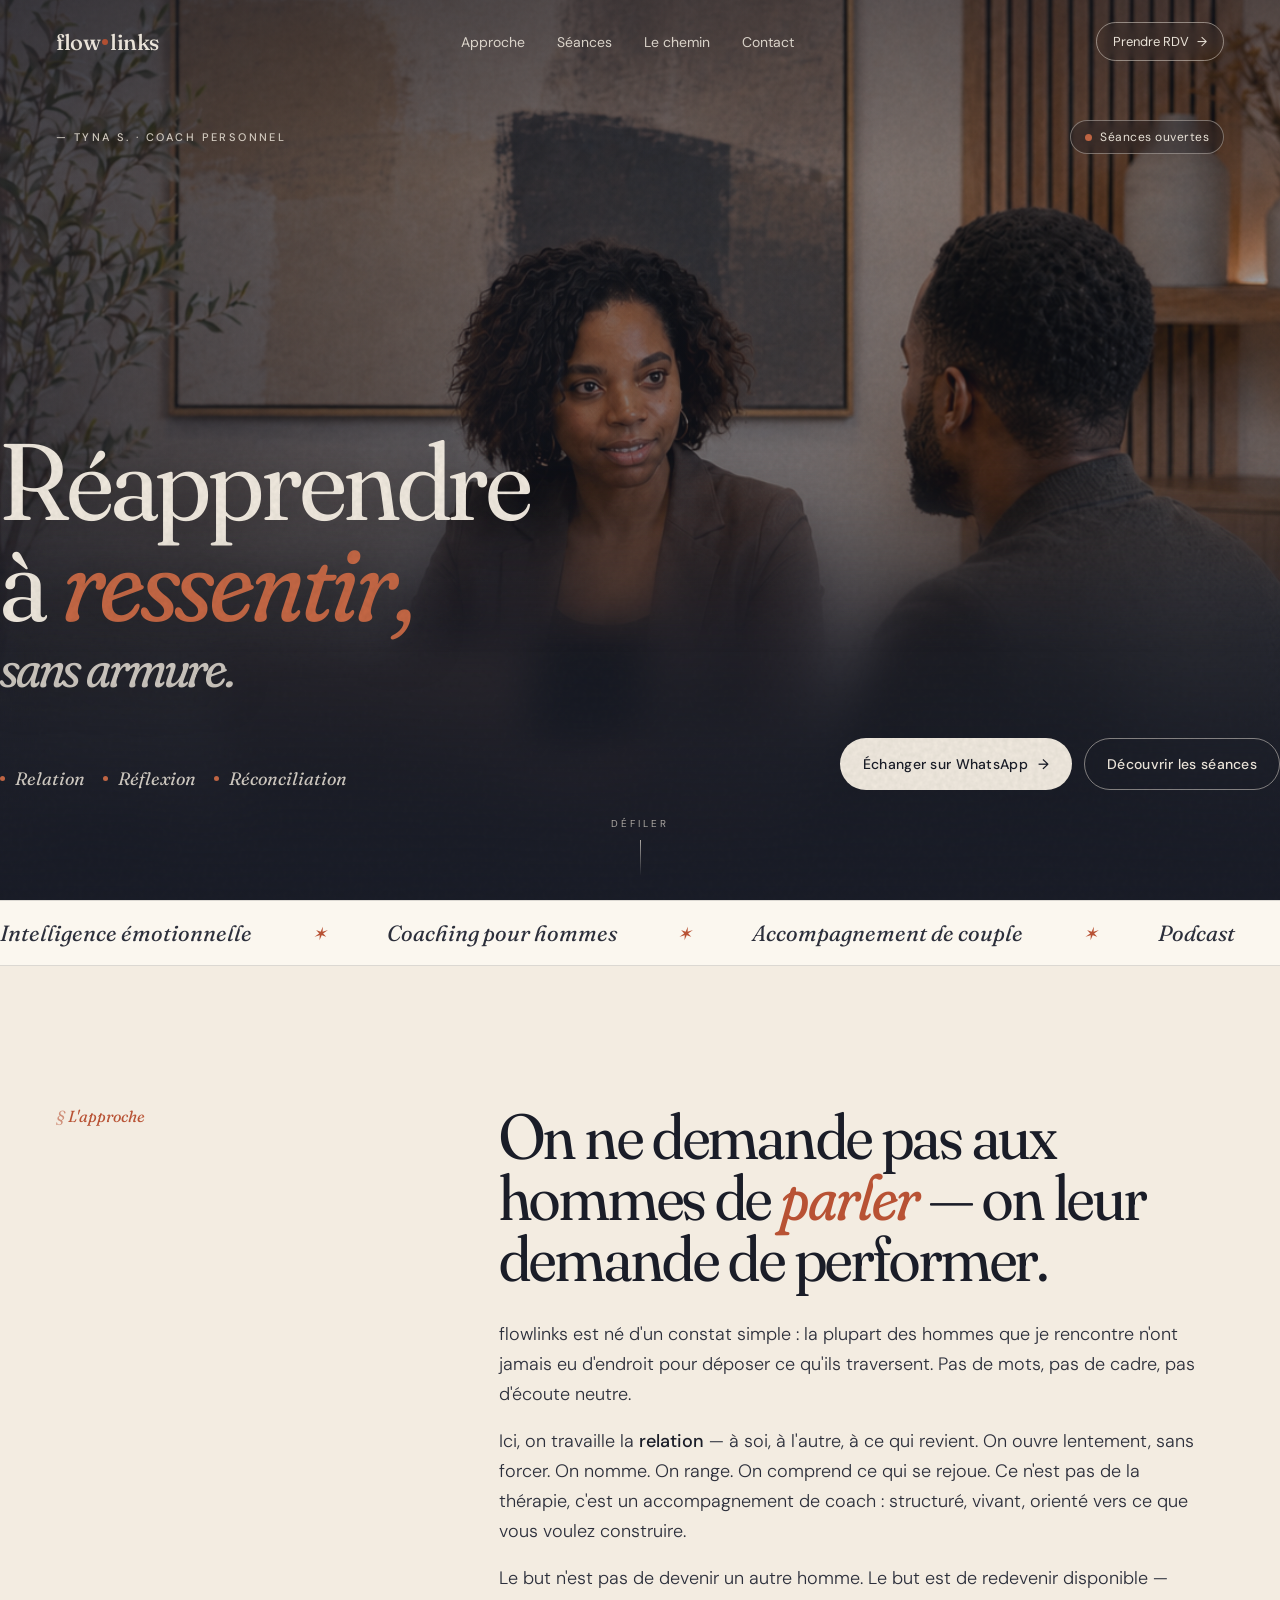
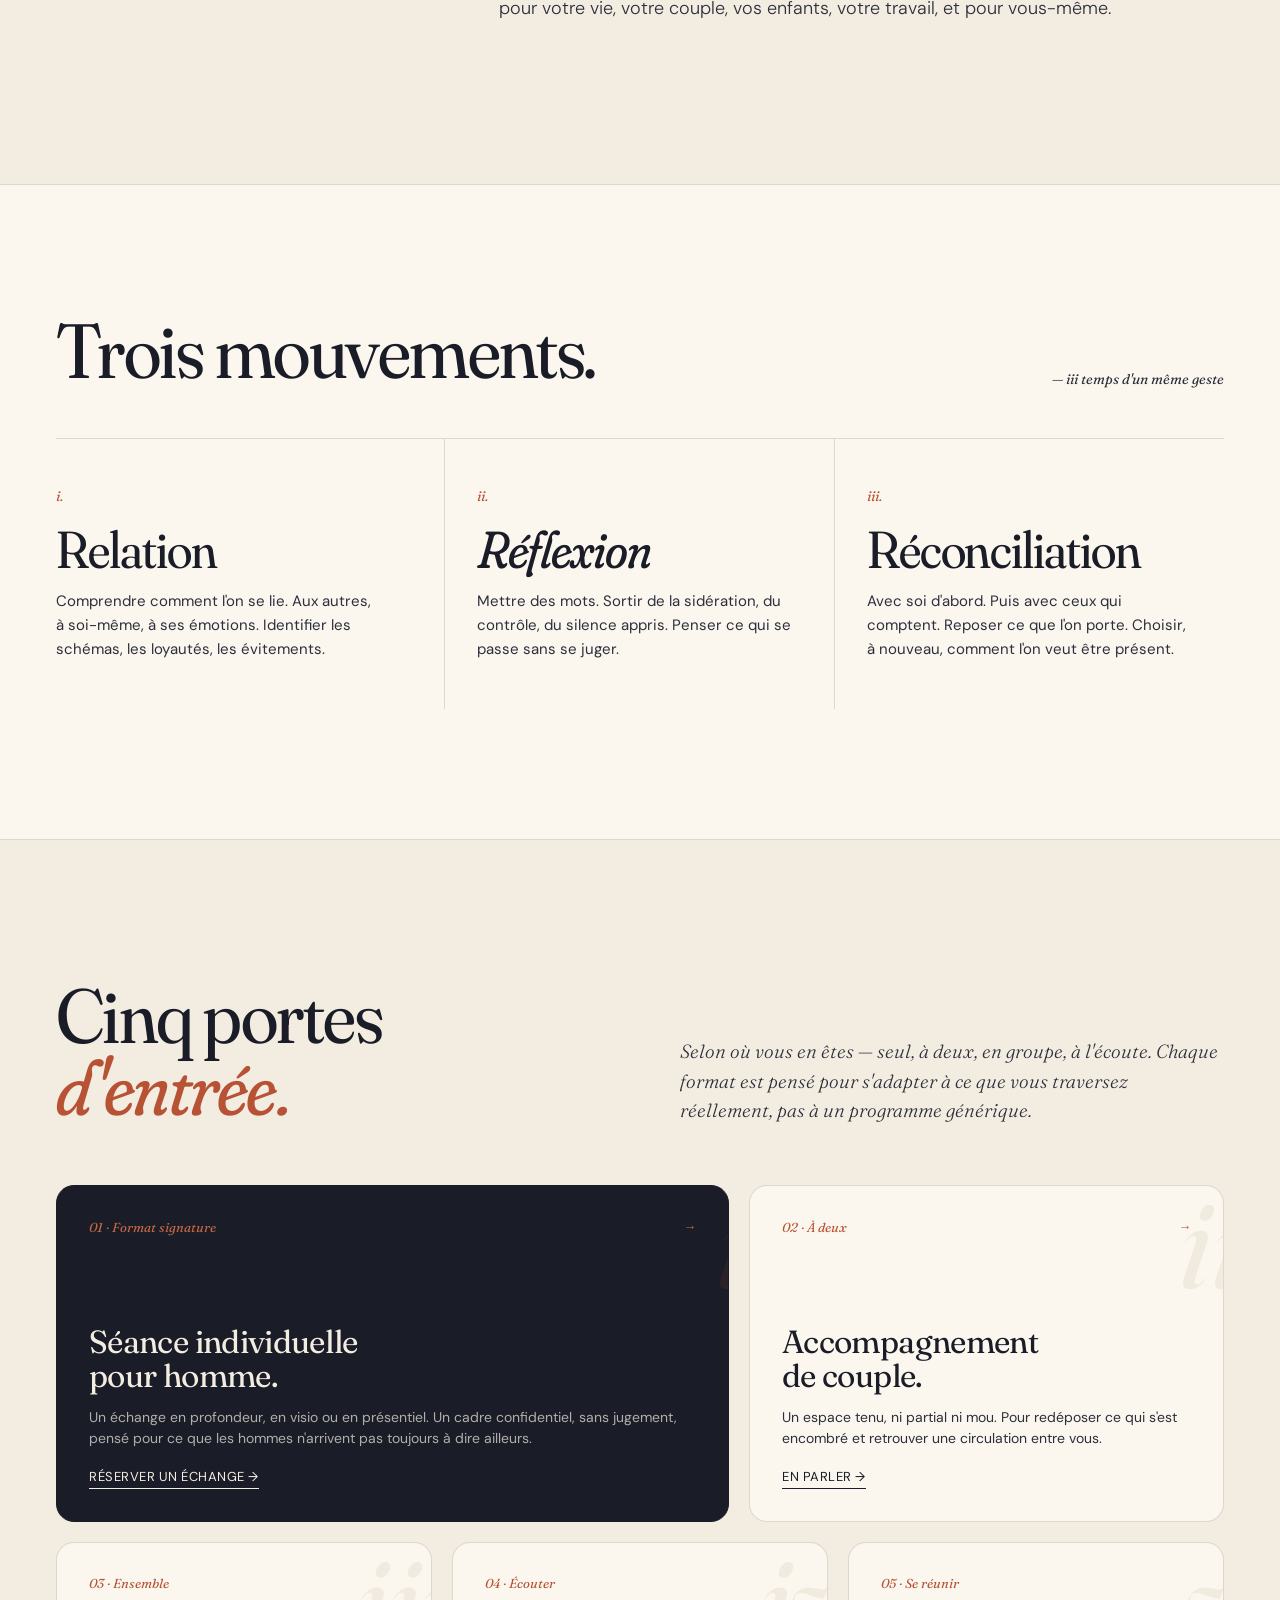
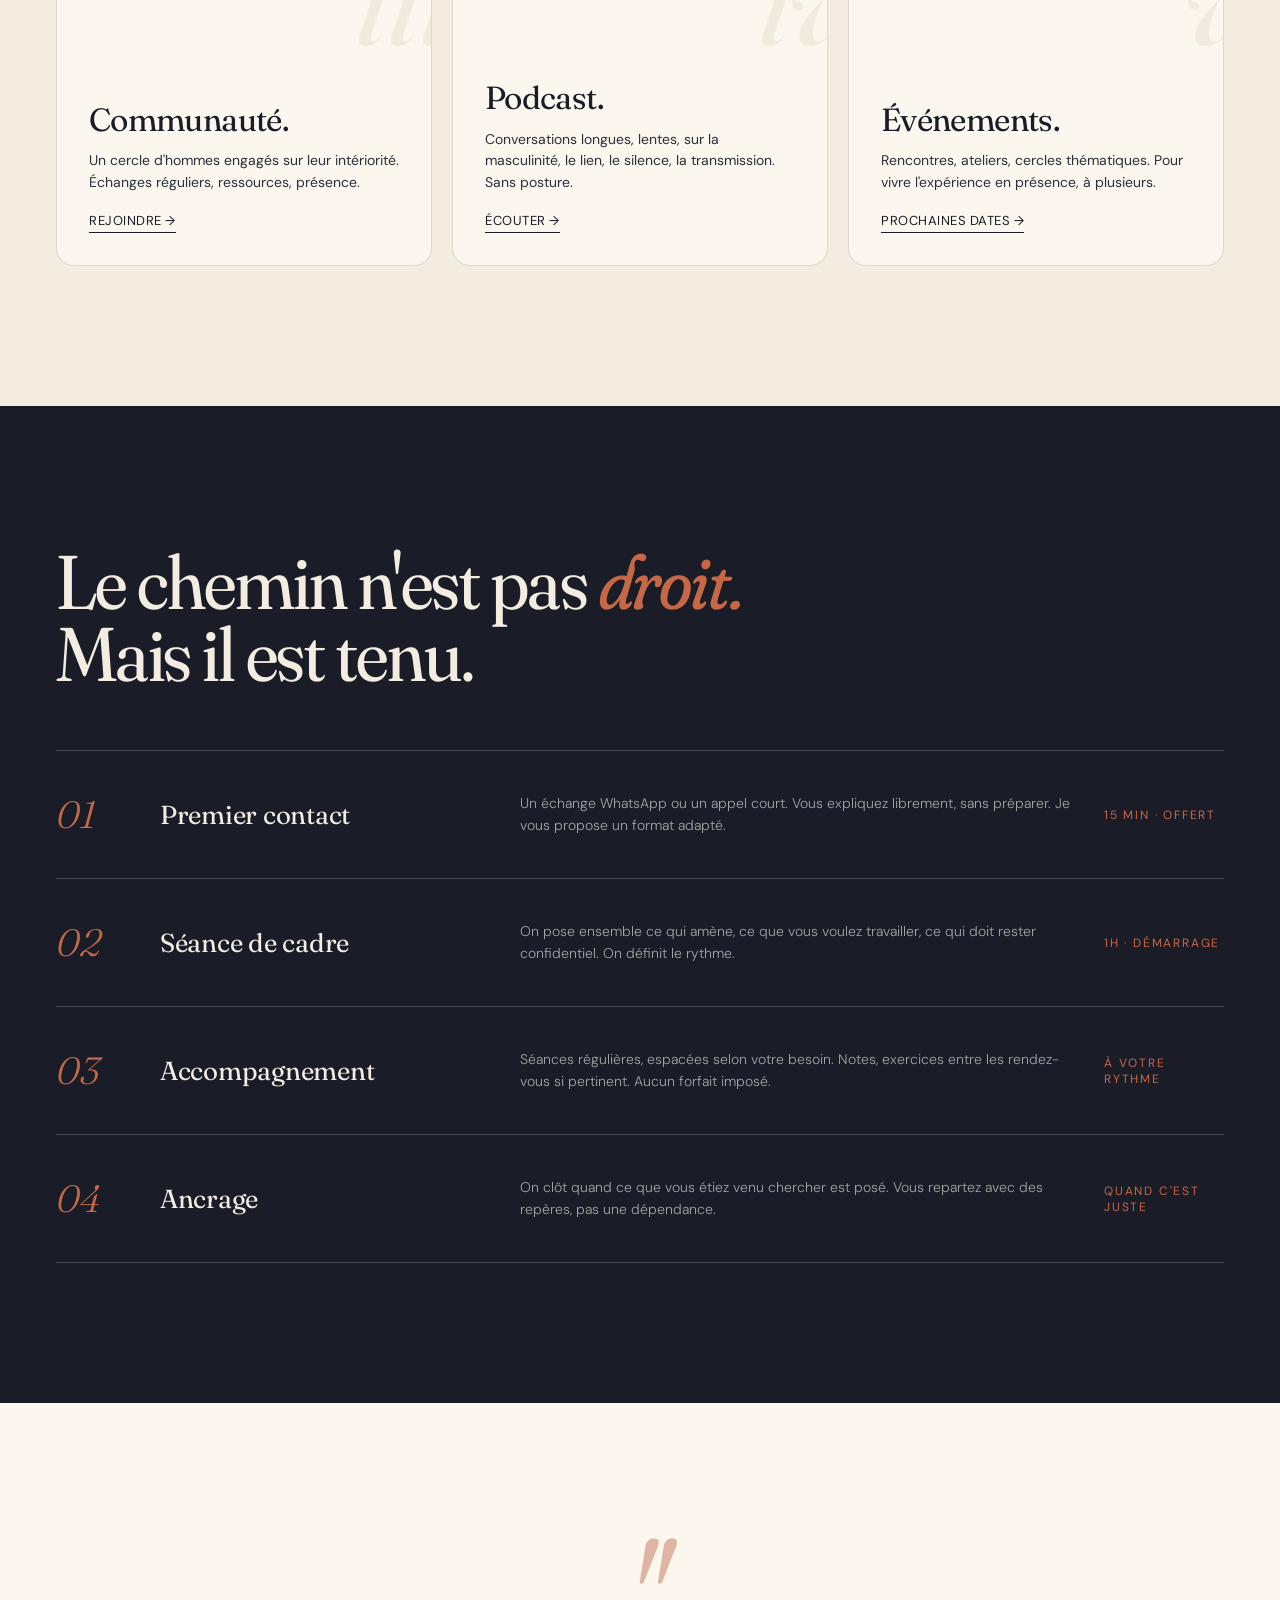
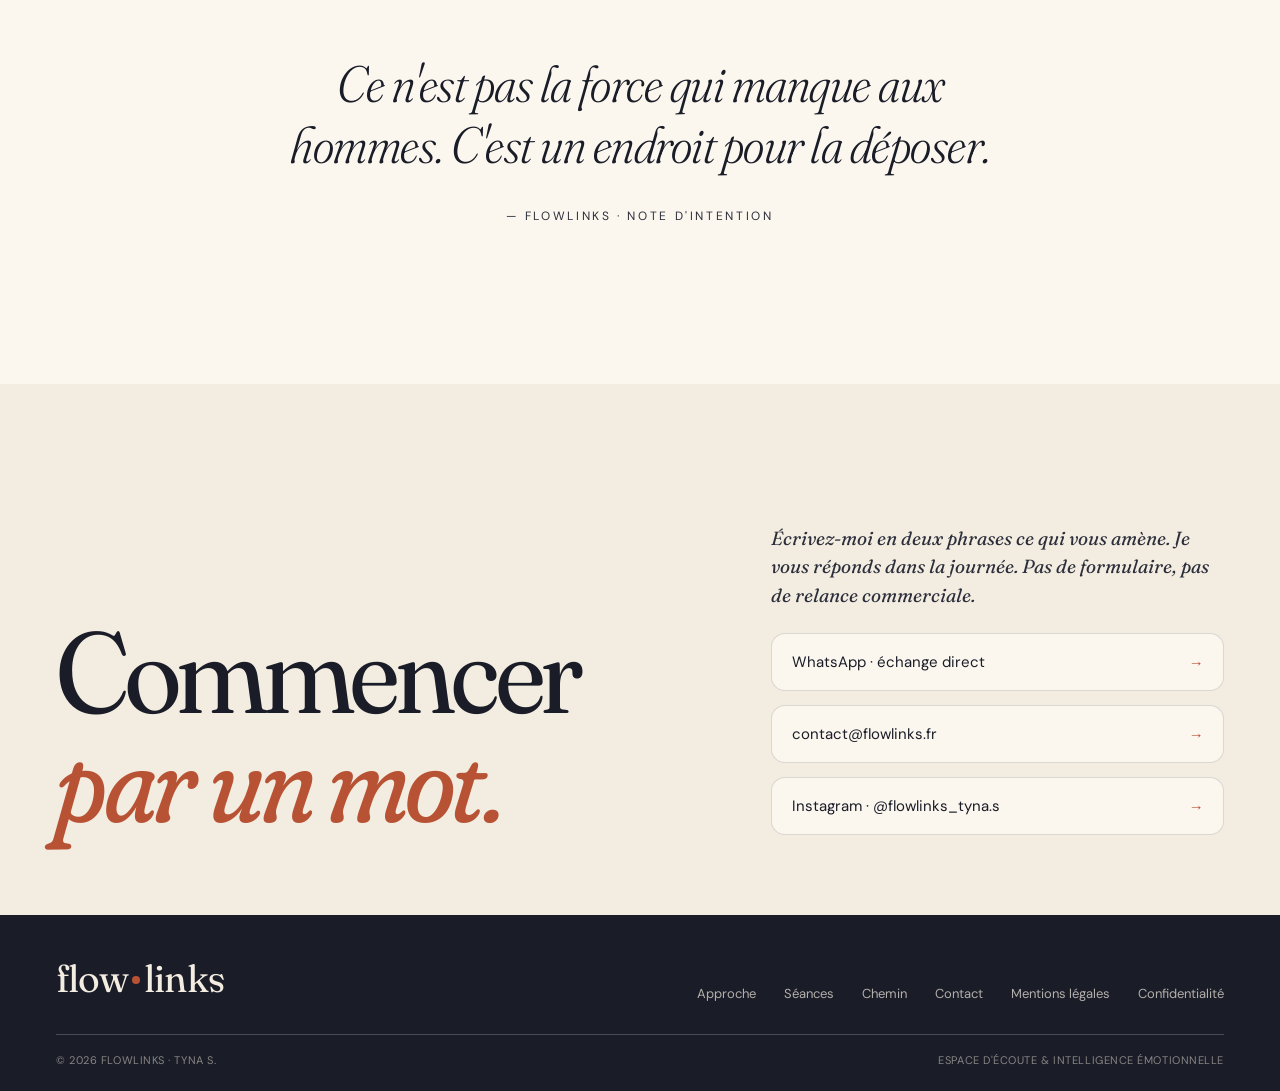
==== commit 74e92fe2: "Update index.html" ====
--- a/index.html
+++ b/index.html
@@ -45,7 +45,7 @@
     </div>
   </nav>
 
-  <div class="hero-content wrap">
+  <div class="hero-content">
     <div class="hero-top">
       <span class="eyebrow eyebrow-light">— Tyna S. · Coach personnel</span>
       <span class="pill pill-light"><span class="pulse"></span>Séances ouvertes</span>
--- a/style.css
+++ b/style.css
@@ -144,63 +144,90 @@
   width:100%;
   height:100%;
   object-fit:cover;
-  object-position:center;
-}
-
-/* Scrim — léger voile dégradé pour la lisibilité */
+  object-position:65% center;
+}
+@media(max-width:760px){
+  .hero-img img{object-position:50% center}
+}
+
+/* Scrim — double dégradé pour assombrir image et lisibilité texte */
 .hero-scrim{
   position:absolute;
   inset:0;
   z-index:1;
   background:
+    /* dégradé vertical : sombre haut, milieu lisible, très sombre bas */
     linear-gradient(180deg,
+      rgba(26,29,40,.6) 0%,
+      rgba(26,29,40,.4) 20%,
+      rgba(26,29,40,.45) 55%,
+      rgba(26,29,40,.78) 82%,
+      rgba(26,29,40,.98) 100%),
+    /* dégradé horizontal : assombrit la gauche (zone du titre) */
+    linear-gradient(90deg,
       rgba(26,29,40,.55) 0%,
-      rgba(26,29,40,.18) 22%,
-      rgba(26,29,40,.18) 50%,
-      rgba(26,29,40,.55) 78%,
-      rgba(26,29,40,.92) 100%);
+      rgba(26,29,40,.25) 40%,
+      rgba(26,29,40,0) 70%);
   pointer-events:none;
+}
+@media(max-width:760px){
+  .hero-scrim{
+    background:
+      linear-gradient(180deg,
+        rgba(26,29,40,.55) 0%,
+        rgba(26,29,40,.35) 25%,
+        rgba(26,29,40,.55) 55%,
+        rgba(26,29,40,.85) 80%,
+        rgba(26,29,40,.98) 100%);
+  }
 }
 
 /* Fade + blur en bas (l'effet demandé) */
 .hero-fade{
   position:absolute;
   left:0;right:0;bottom:0;
-  height:38%;
+  height:50%;
   z-index:2;
   pointer-events:none;
-  backdrop-filter:blur(26px) saturate(.9);
-  -webkit-backdrop-filter:blur(26px) saturate(.9);
-  -webkit-mask-image:linear-gradient(to bottom, transparent 0%, #000 55%, #000 100%);
-  mask-image:linear-gradient(to bottom, transparent 0%, #000 55%, #000 100%);
+  backdrop-filter:blur(22px) saturate(.9);
+  -webkit-backdrop-filter:blur(22px) saturate(.9);
+  -webkit-mask-image:linear-gradient(to bottom, transparent 0%, #000 45%, #000 100%);
+  mask-image:linear-gradient(to bottom, transparent 0%, #000 45%, #000 100%);
   background:linear-gradient(to bottom,
     transparent 0%,
-    rgba(26,29,40,.35) 55%,
+    rgba(26,29,40,.45) 50%,
     var(--ink) 100%);
 }
 
-/* Contenu hero */
+/* Contenu hero — title et CTAs ancrés en bas-gauche, eyebrow+pill en haut */
 .hero-content{
   position:relative;
   z-index:3;
   flex:1;
   display:flex;
   flex-direction:column;
-  justify-content:space-between;
+  justify-content:flex-end;
+  gap:36px;
   padding-top:110px;
   padding-bottom:90px;
   color:var(--cream);
 }
 @media(min-width:900px){
-  .hero-content{padding-top:130px;padding-bottom:140px}
+  .hero-content{padding-top:130px;padding-bottom:110px;gap:44px}
 }
 
 .hero-top{
+  position:absolute;
+  top:96px;
+  left:24px;
+  right:24px;
   display:flex;
   justify-content:space-between;
   align-items:center;
   gap:16px;
-  margin-bottom:32px;
+}
+@media(min-width:900px){
+  .hero-top{top:120px;left:56px;right:56px}
 }
 
 .pill{
@@ -231,36 +258,37 @@
   100%{box-shadow:0 0 0 0 rgba(198,104,69,0)}
 }
 
-/* Titre hero */
+/* Titre hero — bas-gauche, contraint en largeur */
 .hero-title{
-  font-size:clamp(58px,11vw,168px);
-  line-height:.92;
+  font-size:clamp(54px,8.5vw,128px);
+  line-height:.93;
   color:var(--cream);
-  max-width:14ch;
-  margin:auto 0;
-  text-shadow:0 2px 30px rgba(0,0,0,.25);
+  max-width:11ch;
+  margin:0;
+  text-shadow:0 4px 50px rgba(0,0,0,.45);
 }
 .hero-title .line{display:block}
 .hero-title em{
   font-style:italic;
   color:var(--terra-soft);
   font-variation-settings:"opsz" 144,"SOFT" 100;
+  text-shadow:0 4px 50px rgba(0,0,0,.55);
 }
 .hero-title .small{
   font-size:.5em;
   display:block;
-  color:rgba(243,236,225,.78);
-  margin-top:8px;
+  color:rgba(243,236,225,.82);
+  margin-top:10px;
   font-style:italic;
   font-variation-settings:"opsz" 144,"SOFT" 100;
 }
 
-/* Bas du hero — triad + CTA */
+/* Bas du hero — triad + CTA, alignés sous le titre */
 .hero-bottom{
   display:flex;
   flex-direction:column;
-  gap:20px;
-  margin-top:40px;
+  gap:24px;
+  margin-top:0;
 }
 @media(min-width:900px){
   .hero-bottom{
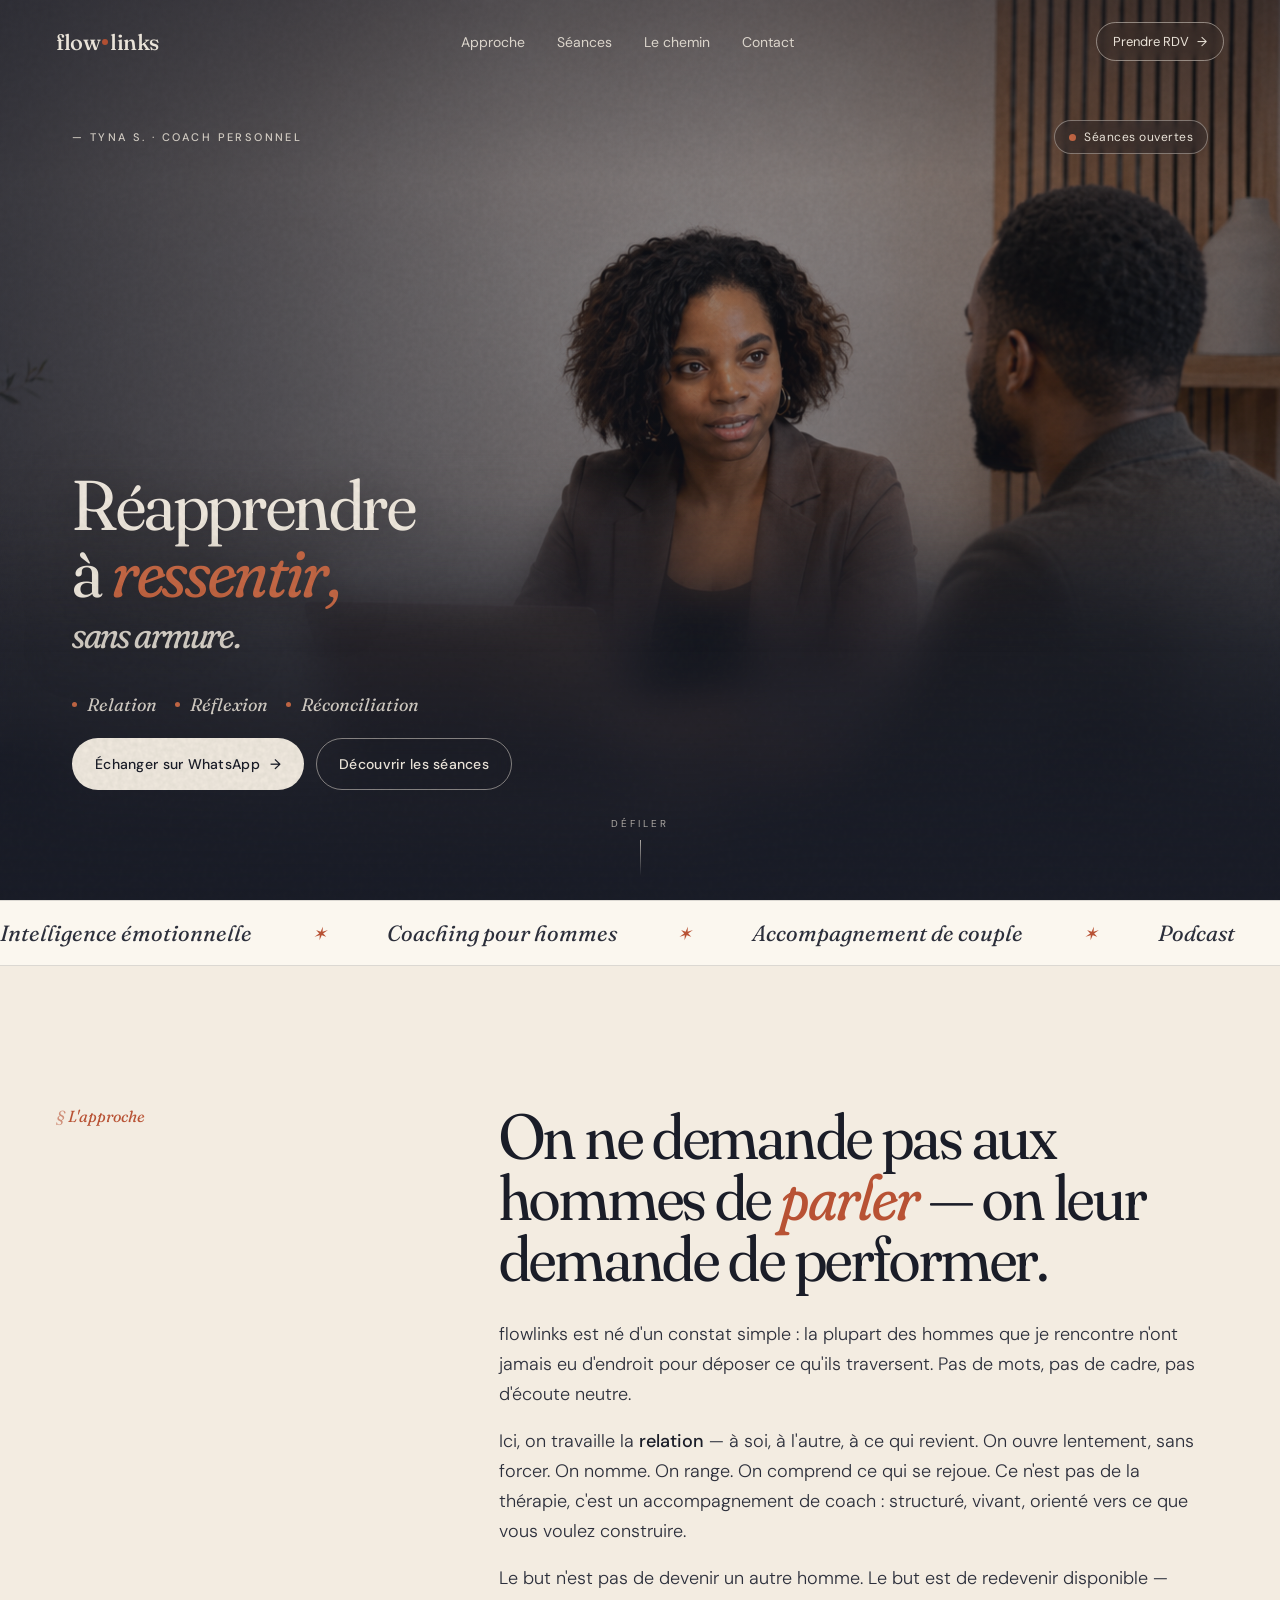
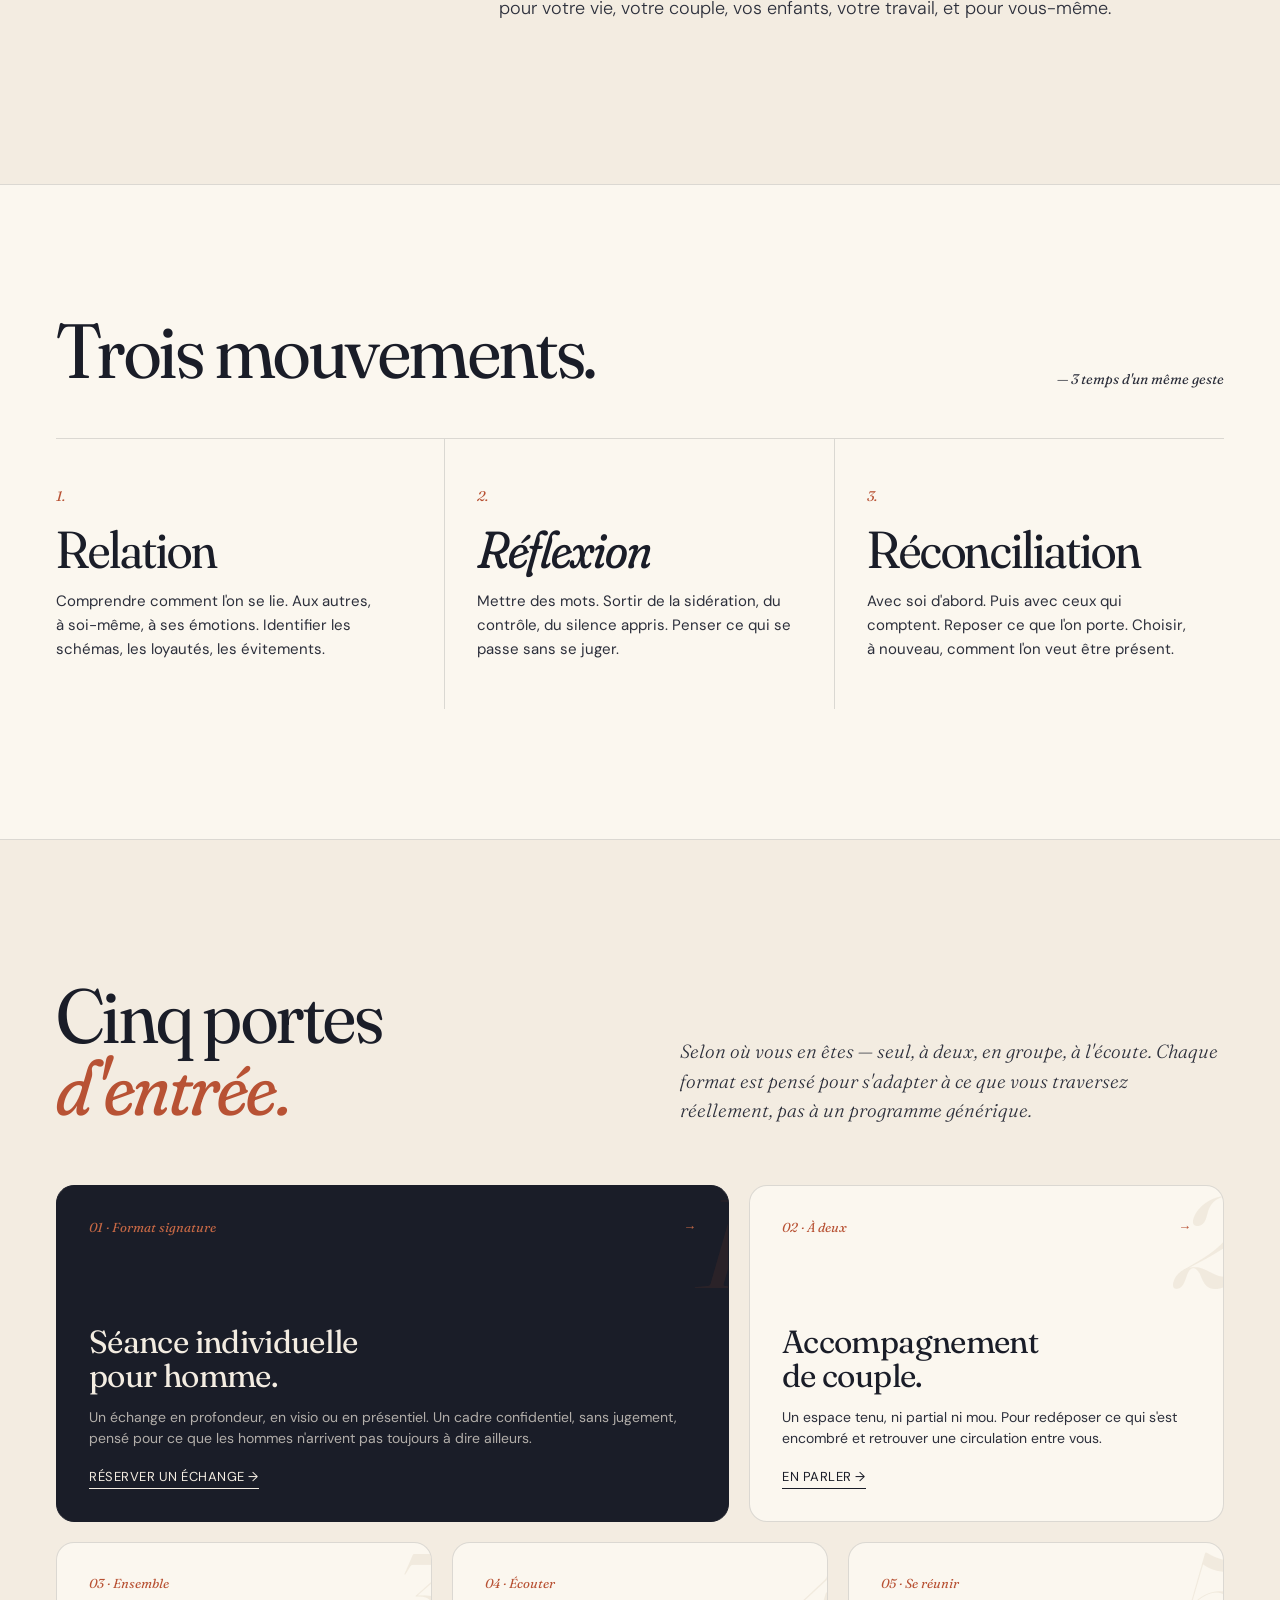
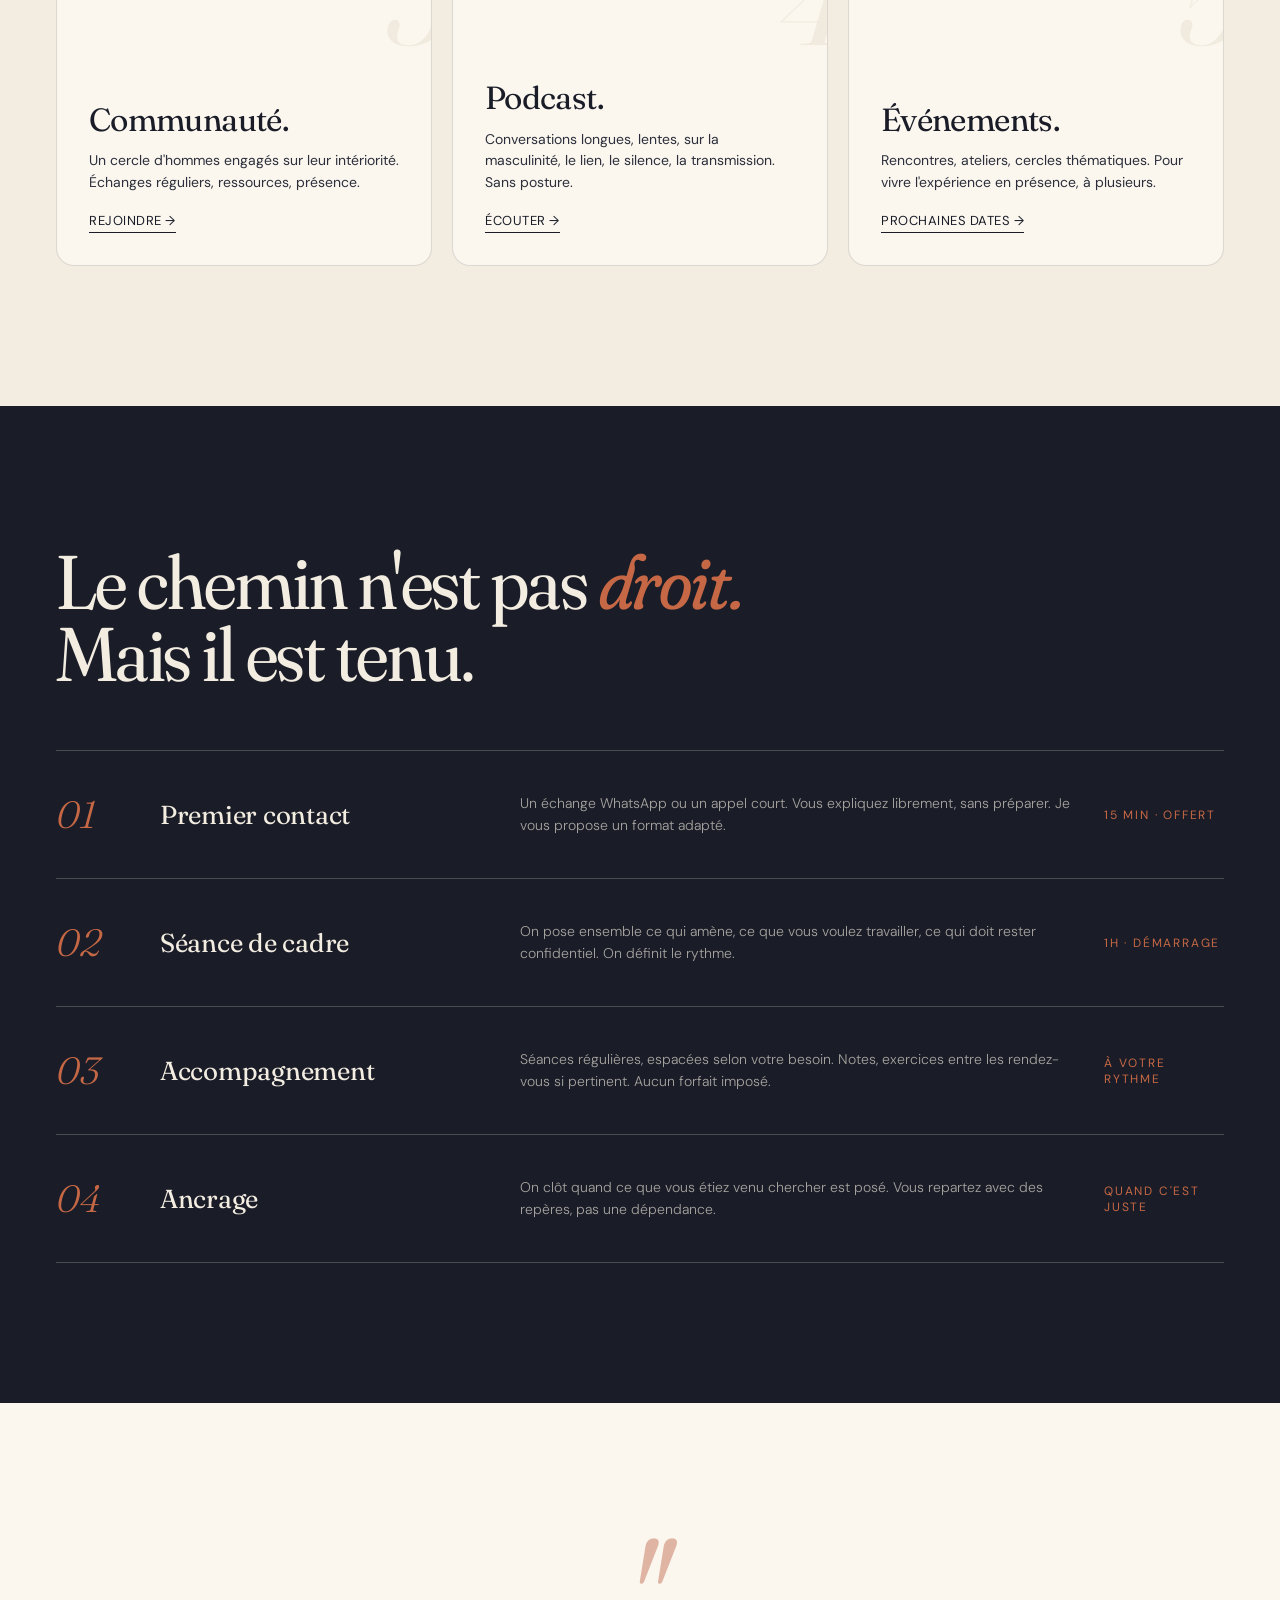
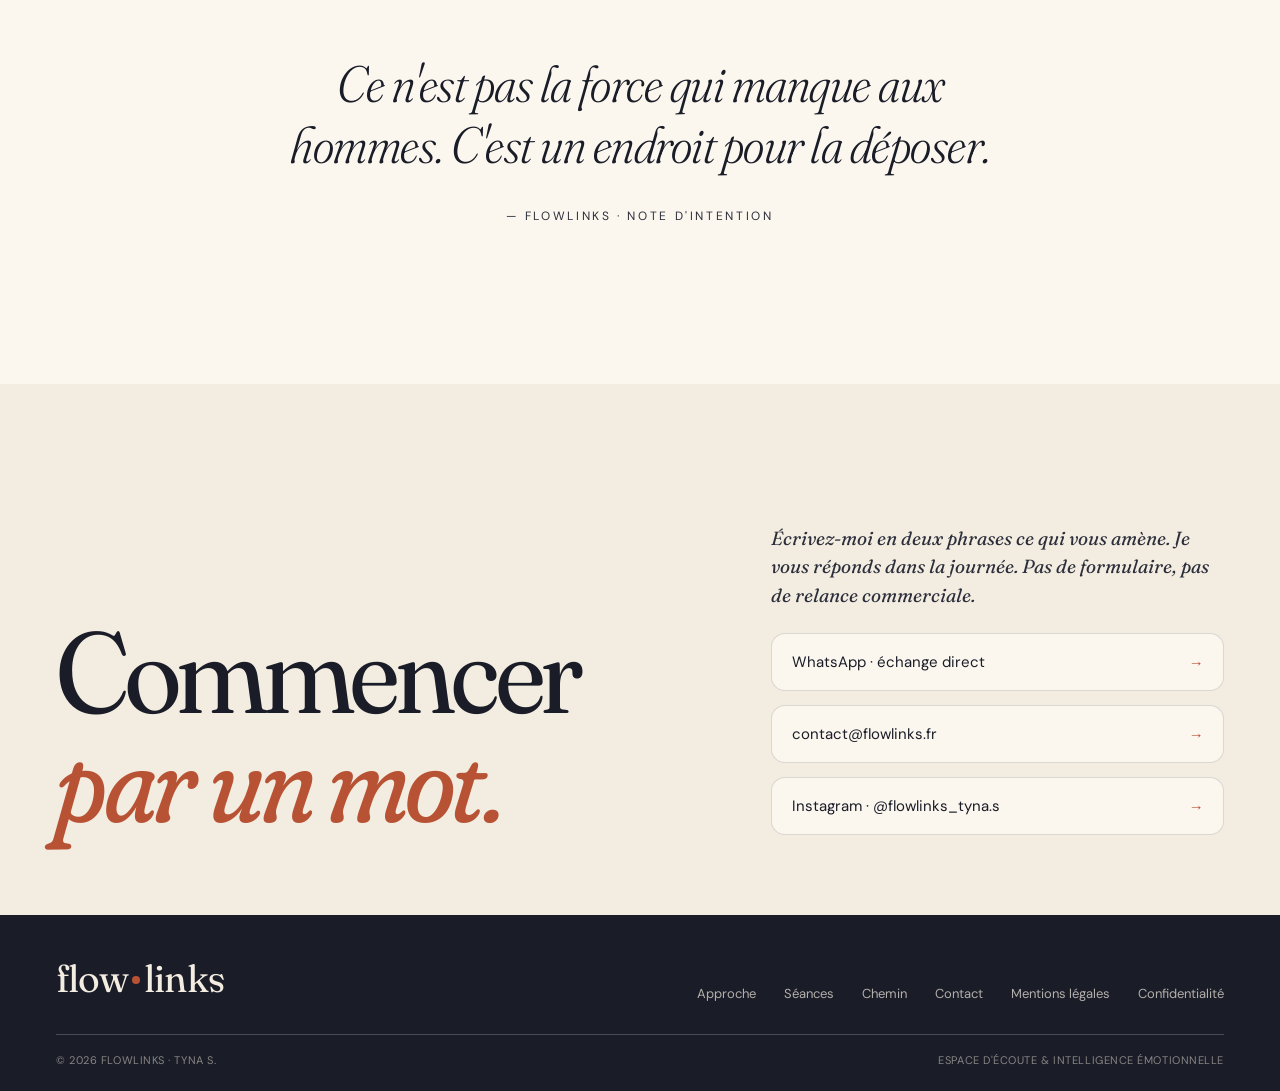
==== commit 9783e47a: "Add files via upload" ====
--- a/index.html
+++ b/index.html
@@ -103,21 +103,21 @@
   <div class="wrap">
     <div class="pillars-head">
       <h2 class="display reveal">Trois mouvements.</h2>
-      <span class="num reveal reveal-delay-1">— iii temps d'un même geste</span>
+      <span class="num reveal reveal-delay-1">— 3 temps d'un même geste</span>
     </div>
     <div class="pillar-list">
       <div class="pillar reveal">
-        <span class="idx">i.</span>
+        <span class="idx">1.</span>
         <h3 class="display">Relation</h3>
         <p>Comprendre comment l'on se lie. Aux autres, à soi-même, à ses émotions. Identifier les schémas, les loyautés, les évitements.</p>
       </div>
       <div class="pillar reveal reveal-delay-1">
-        <span class="idx">ii.</span>
+        <span class="idx">2.</span>
         <h3 class="display italic">Réflexion</h3>
         <p>Mettre des mots. Sortir de la sidération, du contrôle, du silence appris. Penser ce qui se passe sans se juger.</p>
       </div>
       <div class="pillar reveal reveal-delay-2">
-        <span class="idx">iii.</span>
+        <span class="idx">3.</span>
         <h3 class="display">Réconciliation</h3>
         <p>Avec soi d'abord. Puis avec ceux qui comptent. Reposer ce que l'on porte. Choisir, à nouveau, comment l'on veut être présent.</p>
       </div>
@@ -135,7 +135,7 @@
     <div class="offer-grid">
 
       <article class="card card-feature card-1 reveal">
-        <span class="ornament">i</span>
+        <span class="ornament">1</span>
         <div class="label">01 · Format signature <span>→</span></div>
         <h3>Séance individuelle<br/>pour homme.</h3>
         <p>Un échange en profondeur, en visio ou en présentiel. Un cadre confidentiel, sans jugement, pensé pour ce que les hommes n'arrivent pas toujours à dire ailleurs.</p>
@@ -143,7 +143,7 @@
       </article>
 
       <article class="card card-2 reveal reveal-delay-1">
-        <span class="ornament">ii</span>
+        <span class="ornament">2</span>
         <div class="label">02 · À deux <span>→</span></div>
         <h3>Accompagnement<br/>de couple.</h3>
         <p>Un espace tenu, ni partial ni mou. Pour redéposer ce qui s'est encombré et retrouver une circulation entre vous.</p>
@@ -151,7 +151,7 @@
       </article>
 
       <article class="card card-3 reveal">
-        <span class="ornament">iii</span>
+        <span class="ornament">3</span>
         <div class="label">03 · Ensemble</div>
         <h3>Communauté.</h3>
         <p>Un cercle d'hommes engagés sur leur intériorité. Échanges réguliers, ressources, présence.</p>
@@ -159,7 +159,7 @@
       </article>
 
       <article class="card card-4 reveal reveal-delay-1">
-        <span class="ornament">iv</span>
+        <span class="ornament">4</span>
         <div class="label">04 · Écouter</div>
         <h3>Podcast.</h3>
         <p>Conversations longues, lentes, sur la masculinité, le lien, le silence, la transmission. Sans posture.</p>
@@ -167,7 +167,7 @@
       </article>
 
       <article class="card card-5 reveal reveal-delay-2">
-        <span class="ornament">v</span>
+        <span class="ornament">5</span>
         <div class="label">05 · Se réunir</div>
         <h3>Événements.</h3>
         <p>Rencontres, ateliers, cercles thématiques. Pour vivre l'expérience en présence, à plusieurs.</p>
--- a/style.css
+++ b/style.css
@@ -163,11 +163,12 @@
       rgba(26,29,40,.45) 55%,
       rgba(26,29,40,.78) 82%,
       rgba(26,29,40,.98) 100%),
-    /* dégradé horizontal : assombrit la gauche (zone du titre) */
+    /* dégradé horizontal : assombrit fortement la gauche (zone du titre), laisse les visages clairs */
     linear-gradient(90deg,
-      rgba(26,29,40,.55) 0%,
-      rgba(26,29,40,.25) 40%,
-      rgba(26,29,40,0) 70%);
+      rgba(26,29,40,.7) 0%,
+      rgba(26,29,40,.45) 22%,
+      rgba(26,29,40,.15) 42%,
+      rgba(26,29,40,0) 60%);
   pointer-events:none;
 }
 @media(max-width:760px){
@@ -199,7 +200,7 @@
     var(--ink) 100%);
 }
 
-/* Contenu hero — title et CTAs ancrés en bas-gauche, eyebrow+pill en haut */
+/* Contenu hero — pleine largeur viewport (PAS .wrap centré), titre callé à gauche avec respiration */
 .hero-content{
   position:relative;
   z-index:3;
@@ -208,12 +209,17 @@
   flex-direction:column;
   justify-content:flex-end;
   gap:36px;
-  padding-top:110px;
-  padding-bottom:90px;
+  padding:110px 24px 90px;
   color:var(--cream);
 }
 @media(min-width:900px){
-  .hero-content{padding-top:130px;padding-bottom:110px;gap:44px}
+  .hero-content{padding:130px 72px 110px;gap:40px}
+}
+@media(min-width:1400px){
+  .hero-content{padding:130px 96px 110px}
+}
+@media(min-width:1800px){
+  .hero-content{padding:130px 128px 110px}
 }
 
 .hero-top{
@@ -227,7 +233,13 @@
   gap:16px;
 }
 @media(min-width:900px){
-  .hero-top{top:120px;left:56px;right:56px}
+  .hero-top{top:120px;left:72px;right:72px}
+}
+@media(min-width:1400px){
+  .hero-top{left:96px;right:96px}
+}
+@media(min-width:1800px){
+  .hero-top{left:128px;right:128px}
 }
 
 .pill{
@@ -258,45 +270,41 @@
   100%{box-shadow:0 0 0 0 rgba(198,104,69,0)}
 }
 
-/* Titre hero — bas-gauche, contraint en largeur */
+/* Titre hero — bas-gauche, contraint en largeur (visage à droite préservé) */
 .hero-title{
-  font-size:clamp(54px,8.5vw,128px);
-  line-height:.93;
+  font-size:clamp(46px,5.5vw,84px);
+  line-height:.95;
   color:var(--cream);
-  max-width:11ch;
+  max-width:10ch;
   margin:0;
-  text-shadow:0 4px 50px rgba(0,0,0,.45);
+  text-shadow:0 4px 50px rgba(0,0,0,.55);
 }
 .hero-title .line{display:block}
 .hero-title em{
   font-style:italic;
   color:var(--terra-soft);
   font-variation-settings:"opsz" 144,"SOFT" 100;
-  text-shadow:0 4px 50px rgba(0,0,0,.55);
+  text-shadow:0 4px 50px rgba(0,0,0,.6);
 }
 .hero-title .small{
-  font-size:.5em;
+  font-size:.55em;
   display:block;
-  color:rgba(243,236,225,.82);
+  color:rgba(243,236,225,.85);
   margin-top:10px;
   font-style:italic;
   font-variation-settings:"opsz" 144,"SOFT" 100;
 }
 
-/* Bas du hero — triad + CTA, alignés sous le titre */
+/* Bas du hero — TOUT en colonne, tout à gauche, sans exception */
 .hero-bottom{
   display:flex;
   flex-direction:column;
-  gap:24px;
+  align-items:flex-start;
+  justify-content:flex-start;
+  gap:22px;
   margin-top:0;
-}
-@media(min-width:900px){
-  .hero-bottom{
-    flex-direction:row;
-    align-items:flex-end;
-    justify-content:space-between;
-    gap:40px;
-  }
+  width:auto;
+  max-width:520px;
 }
 
 .triad{
@@ -389,7 +397,7 @@
   display:flex;
   gap:60px;
   padding:18px 0;
-  animation:scroll 38s linear infinite;
+  animation:scroll 22s linear infinite;
   font-family:"Fraunces",serif;
   font-style:italic;
   font-size:22px;
@@ -858,3 +866,89 @@
   }
   .reveal{opacity:1;transform:none}
 }
+
+/* ============================================================
+   AJUSTEMENTS MOBILE + TICKER
+   ============================================================ */
+
+/* Bandeau défilant plus rapide */
+.ticker-track{
+  animation-duration:14s;
+}
+
+@media(max-width:760px){
+  .hero{
+    min-height:100svh;
+  }
+
+  .hero-img img{
+    object-position:54% center;
+  }
+
+  .hero-top{
+    top:104px;
+    left:24px;
+    right:24px;
+    align-items:flex-start;
+  }
+
+  .hero-top .eyebrow{
+    max-width:150px;
+    line-height:1.8;
+  }
+
+  .hero-top .pill{
+    padding:12px 18px;
+    font-size:15px;
+    line-height:1.15;
+  }
+
+  .hero-content{
+    justify-content:flex-end;
+    gap:20px;
+    padding:150px 24px calc(88px + env(safe-area-inset-bottom)) 24px;
+  }
+
+  .hero-title{
+    font-size:clamp(40px,11vw,52px);
+    line-height:.97;
+    max-width:7.8ch;
+    margin-bottom:0;
+    position:relative;
+    transform:translateY(-140px);
+  }
+
+
+  .hero-title .small{
+    font-size:.48em;
+    margin-top:10px;
+  }
+
+  .hero-bottom{
+    gap:18px;
+    max-width:100%;
+  }
+
+  .triad{
+    gap:8px 14px;
+    font-size:16px;
+    line-height:1.25;
+  }
+
+  .triad span{
+    gap:8px;
+  }
+
+  .cta-row{
+    width:100%;
+    flex-direction:column;
+    gap:12px;
+  }
+
+  .btn{
+    width:min(100%, 390px);
+    justify-content:center;
+    padding:16px 20px;
+    font-size:15px;
+  }
+}
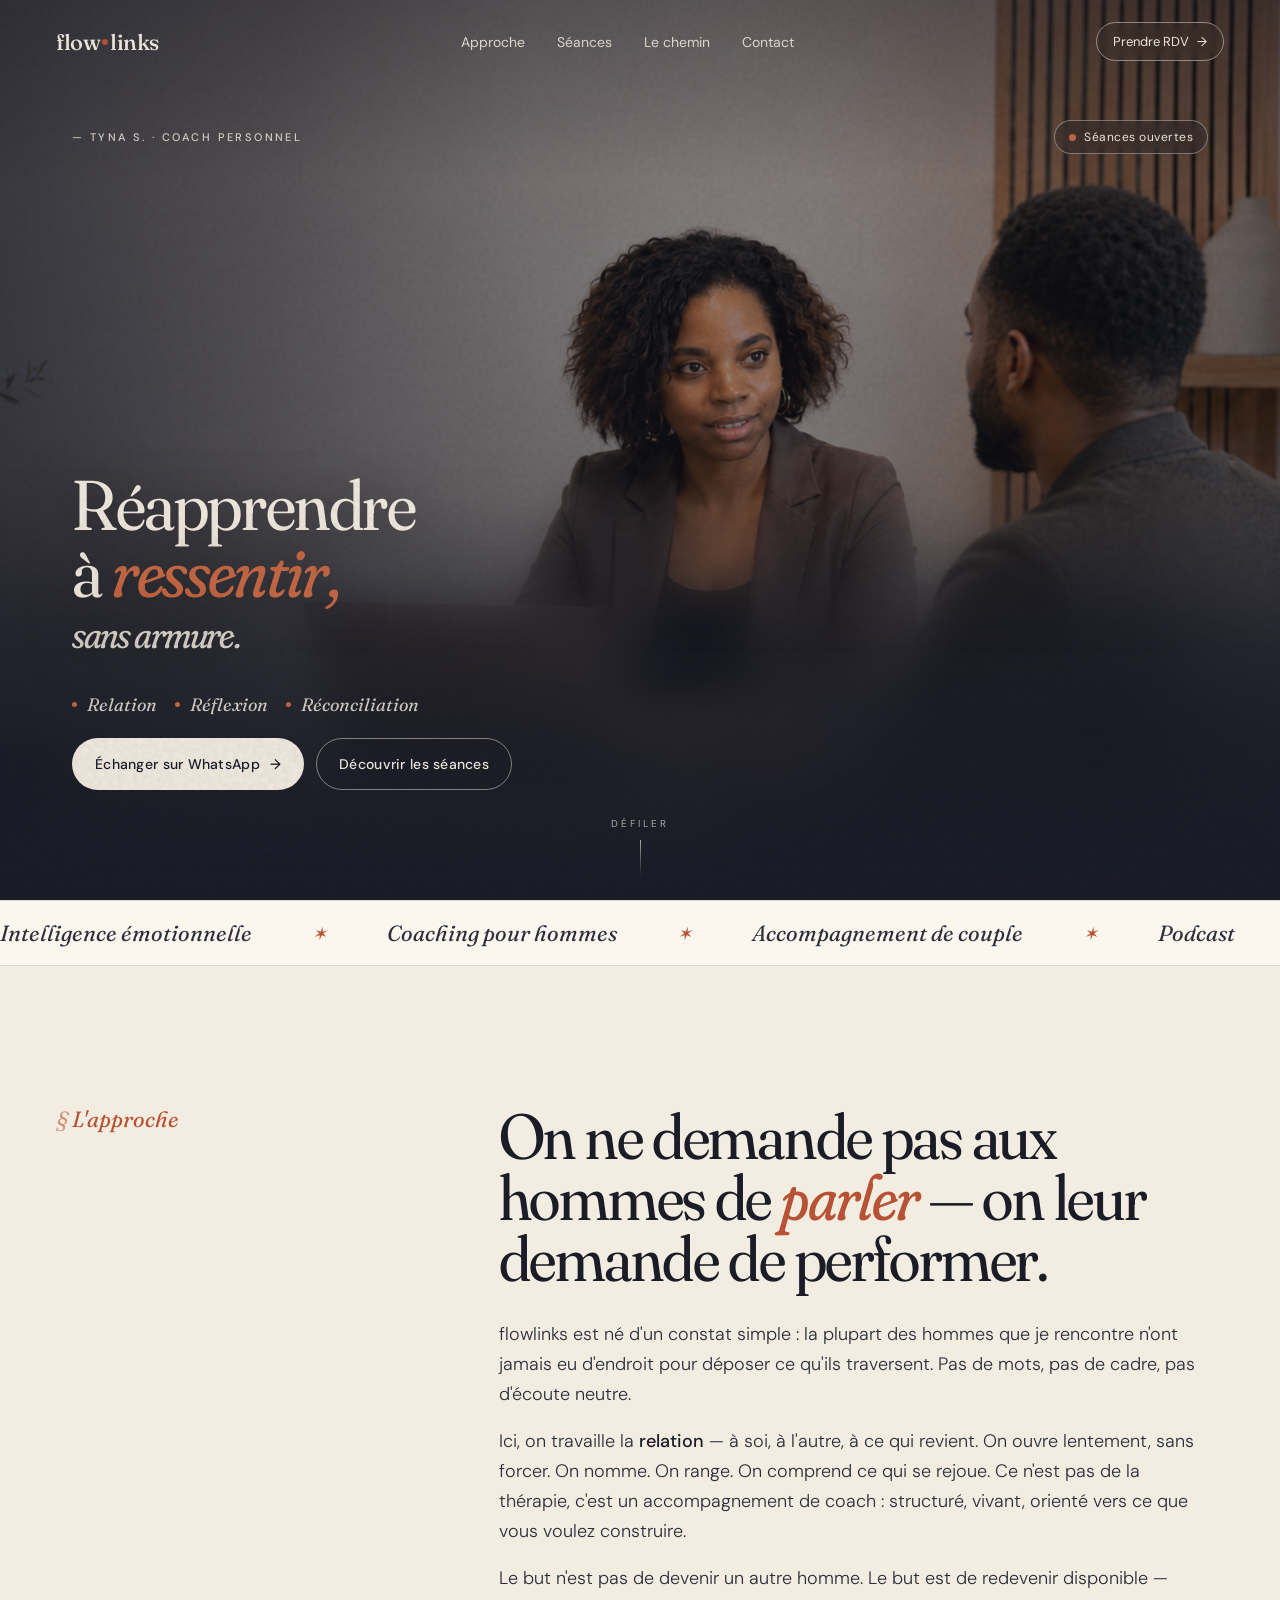
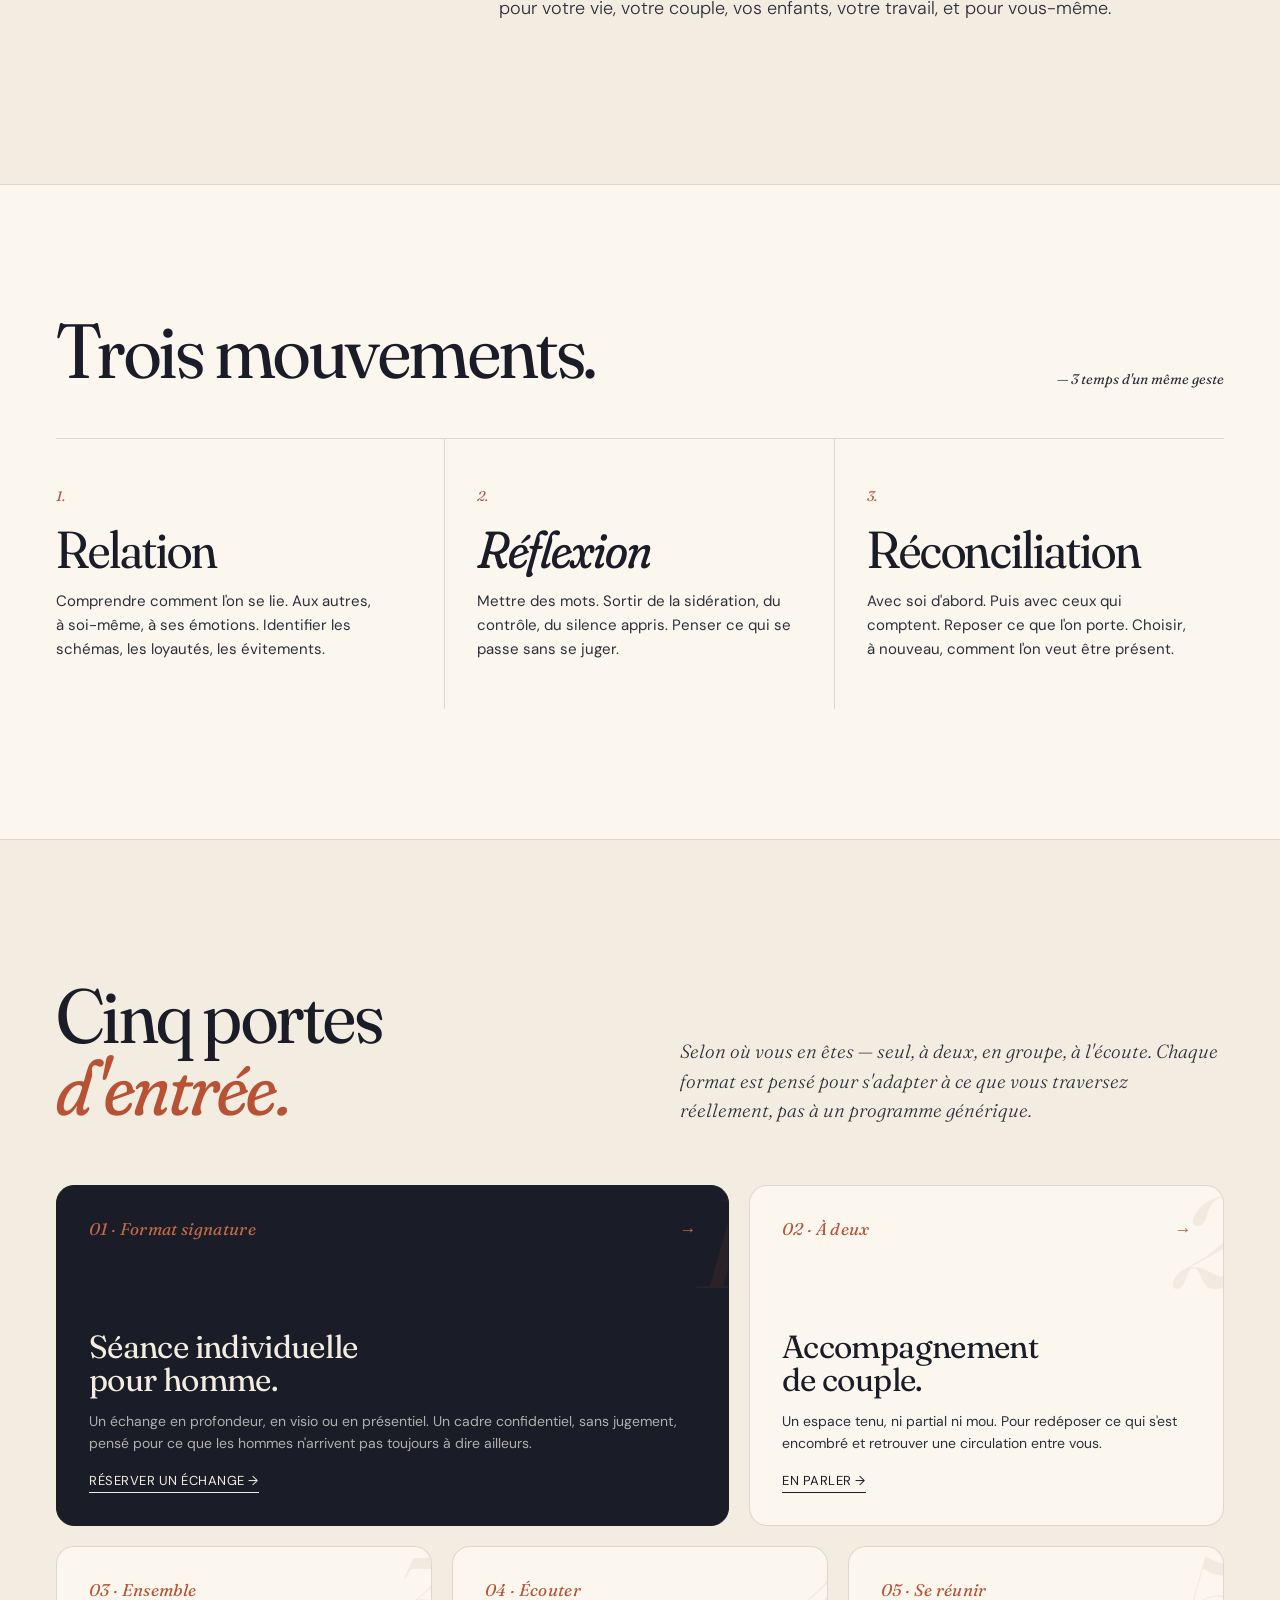
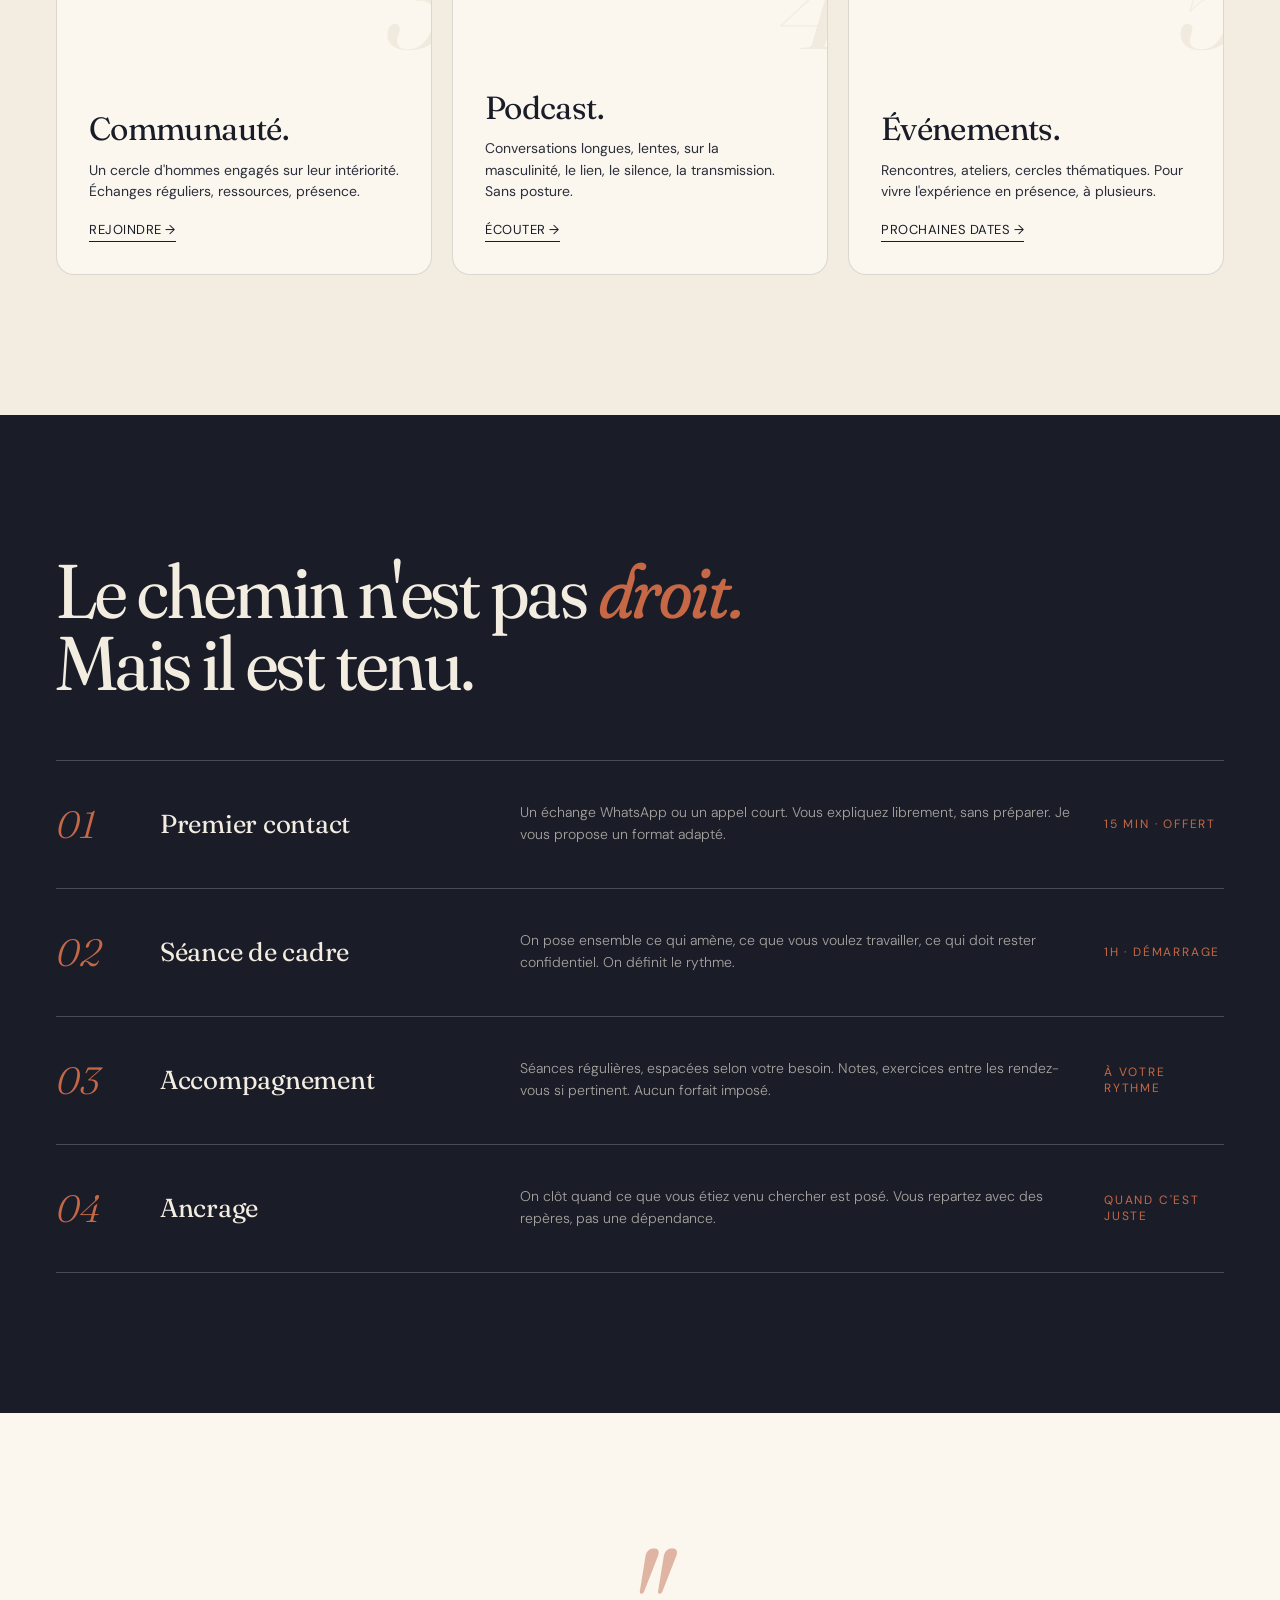
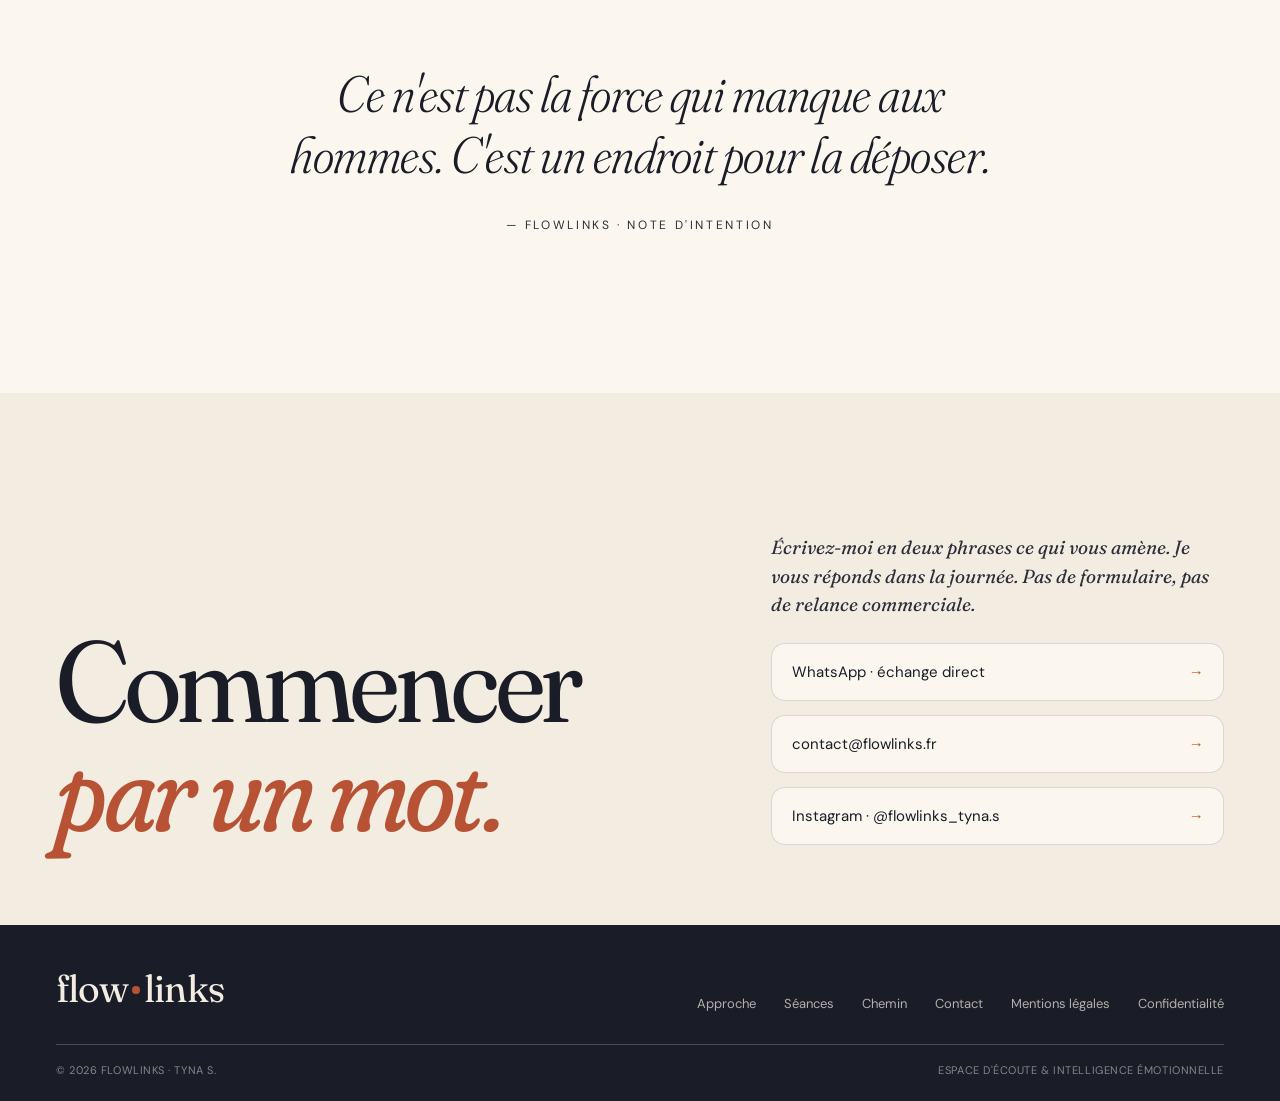
==== commit d473c80d: "Add files via upload" ====
--- a/index.html
+++ b/index.html
@@ -20,6 +20,79 @@
 <link rel="preload" as="image" href="./heromobile.png" media="(max-width:760px)">
 
 <link rel="stylesheet" href="./style.css">
+
+<style id="fix-chemin-mobile-definitif">
+@media (max-width: 760px){
+
+  section.process#chemin{
+    padding-top: 110px !important;
+    overflow: visible !important;
+  }
+
+  section.process#chemin .wrap{
+    width: 100% !important;
+    max-width: none !important;
+    padding-left: 24px !important;
+    padding-right: 24px !important;
+  }
+
+  section.process#chemin .steps{
+    display: block !important;
+    width: 100% !important;
+  }
+
+  section.process#chemin .step{
+    display: flex !important;
+    flex-direction: column !important;
+    width: 100% !important;
+    max-width: 100% !important;
+    padding: 38px 0 !important;
+    gap: 0 !important;
+    grid-template-columns: none !important;
+  }
+
+  section.process#chemin .step .n,
+  section.process#chemin .step h4,
+  section.process#chemin .step p,
+  section.process#chemin .step .dur{
+    width: 100% !important;
+    max-width: 100% !important;
+    min-width: 0 !important;
+    grid-column: auto !important;
+    grid-row: auto !important;
+  }
+
+  section.process#chemin .step .n{
+    display: block !important;
+    margin: 0 0 18px 0 !important;
+    font-size: 46px !important;
+    line-height: 1 !important;
+  }
+
+  section.process#chemin .step h4{
+    display: block !important;
+    margin: 0 0 16px 0 !important;
+    font-size: 34px !important;
+    line-height: 1.05 !important;
+  }
+
+  section.process#chemin .step p{
+    display: block !important;
+    margin: 0 !important;
+    font-size: 16px !important;
+    line-height: 1.65 !important;
+    white-space: normal !important;
+    word-break: normal !important;
+    overflow-wrap: normal !important;
+  }
+
+  section.process#chemin .step .dur{
+    display: block !important;
+    margin-top: 16px !important;
+  }
+}
+</style>
+
 </head>
 <body>
 
--- a/style.css
+++ b/style.css
@@ -952,3 +952,331 @@
     font-size:15px;
   }
 }
+
+
+/* ============================================================
+   CORRECTIONS FINALES MOBILE / MENU / CHIFFRES
+   ============================================================ */
+
+/* Quand on défile : le menu devient vraiment plein, pas transparent */
+.nav.scrolled{
+  background:var(--cream) !important;
+  backdrop-filter:none !important;
+  -webkit-backdrop-filter:none !important;
+  border-bottom-color:var(--rule) !important;
+  box-shadow:0 8px 28px rgba(26,29,40,.08);
+}
+
+.nav.scrolled .brand,
+.nav.scrolled .nav-links a,
+.nav.scrolled .nav-cta{
+  color:var(--ink) !important;
+}
+
+.nav.scrolled .nav-cta{
+  border-color:rgba(26,29,40,.35) !important;
+  background:rgba(251,247,239,.75);
+}
+
+/* Bandeau défilant encore plus rapide */
+.ticker-track{
+  animation-duration:12s !important;
+}
+
+/* Mobile : la section "Le chemin" respire, le texte n'est plus écrasé à gauche */
+@media(max-width:760px){
+  .process h2{
+    max-width:100%;
+    line-height:1.05;
+    margin-bottom:42px;
+  }
+
+  .step{
+    display:block;
+    padding:30px 0;
+  }
+
+  .step:hover{
+    padding-left:0;
+  }
+
+  .step .n{
+    display:block;
+    font-size:32px;
+    margin-bottom:12px;
+  }
+
+  .step h4{
+    font-size:28px;
+    line-height:1.05;
+    margin-bottom:12px;
+  }
+
+  .step p{
+    max-width:100%;
+    width:100%;
+    font-size:15px;
+    line-height:1.6;
+  }
+
+  .step .dur{
+    display:block;
+    margin-top:14px;
+  }
+}
+
+/* ============================================================
+   FIX DEFINITIF — SECTION "LE CHEMIN" MOBILE
+   ============================================================ */
+
+/* Évite que le titre soit caché sous le menu fixe quand on arrive sur l'ancre */
+#chemin{
+  scroll-margin-top:120px;
+}
+
+@media(max-width:760px){
+
+  /* Le menu au scroll reste opaque */
+  .nav.scrolled{
+    background:var(--cream) !important;
+    backdrop-filter:none !important;
+    -webkit-backdrop-filter:none !important;
+    border-bottom:1px solid var(--rule) !important;
+    box-shadow:0 8px 28px rgba(26,29,40,.08) !important;
+  }
+
+  .nav.scrolled .brand,
+  .nav.scrolled .nav-links a,
+  .nav.scrolled .nav-cta{
+    color:var(--ink) !important;
+  }
+
+  .nav.scrolled .nav-cta{
+    border-color:rgba(26,29,40,.45) !important;
+    background:var(--cream) !important;
+  }
+
+  /* Le problème venait de la grille : le paragraphe tombait dans la colonne de 60px */
+  .process .steps{
+    display:block !important;
+  }
+
+  .process .step{
+    display:grid !important;
+    grid-template-columns:72px 1fr !important;
+    column-gap:24px !important;
+    row-gap:10px !important;
+    align-items:start !important;
+    padding:34px 0 !important;
+  }
+
+  .process .step:hover{
+    padding-left:0 !important;
+  }
+
+  .process .step .n{
+    grid-column:1 !important;
+    grid-row:1 / span 3 !important;
+    font-size:38px !important;
+    line-height:1 !important;
+    margin:0 !important;
+  }
+
+  .process .step h4{
+    grid-column:2 !important;
+    grid-row:1 !important;
+    font-size:28px !important;
+    line-height:1.05 !important;
+    margin:0 0 8px 0 !important;
+  }
+
+  .process .step p{
+    grid-column:2 !important;
+    grid-row:2 !important;
+    width:100% !important;
+    max-width:none !important;
+    min-width:0 !important;
+    font-size:15px !important;
+    line-height:1.6 !important;
+    margin:0 !important;
+  }
+
+  .process .step .dur{
+    grid-column:2 !important;
+    grid-row:3 !important;
+    display:block !important;
+    margin-top:6px !important;
+  }
+
+  .process h2{
+    max-width:100% !important;
+    line-height:1.05 !important;
+    margin-bottom:34px !important;
+  }
+}
+
+/* Bandeau défilant plus rapide */
+.ticker-track{
+  animation-duration:12s !important;
+}
+
+
+/* ============================================================
+   TITRES / LABELS PLUS GROS
+   ============================================================ */
+
+/* "L'approche" */
+.side-label{
+  font-size:22px !important;
+  line-height:1.2 !important;
+}
+
+/* 01 · Format signature / 02 · À deux / etc. */
+.card .label{
+  font-size:17px !important;
+  line-height:1.25 !important;
+  letter-spacing:.02em !important;
+}
+
+/* Mobile : encore un peu plus lisible */
+@media(max-width:760px){
+  .side-label{
+    font-size:24px !important;
+  }
+
+  .card .label{
+    font-size:18px !important;
+  }
+}
+
+
+/* ============================================================
+   FIX RADICAL MOBILE — "LE CHEMIN" EN PLEINE LARGEUR
+   ============================================================ */
+
+@media(max-width:760px){
+
+  .process .steps{
+    display:block !important;
+    width:100% !important;
+  }
+
+  .process .step{
+    display:block !important;
+    width:100% !important;
+    padding:38px 0 !important;
+    border-bottom:1px solid var(--rule-light) !important;
+  }
+
+  .process .step:hover{
+    padding-left:0 !important;
+  }
+
+  .process .step .n{
+    display:block !important;
+    width:100% !important;
+    margin:0 0 18px 0 !important;
+    font-size:46px !important;
+    line-height:1 !important;
+  }
+
+  .process .step h4{
+    display:block !important;
+    width:100% !important;
+    max-width:none !important;
+    margin:0 0 16px 0 !important;
+    font-size:34px !important;
+    line-height:1.05 !important;
+  }
+
+  .process .step p{
+    display:block !important;
+    width:100% !important;
+    max-width:none !important;
+    min-width:0 !important;
+    margin:0 !important;
+    font-size:16px !important;
+    line-height:1.65 !important;
+  }
+
+  .process .step .dur{
+    display:block !important;
+    width:100% !important;
+    margin-top:16px !important;
+    font-size:12px !important;
+  }
+}
+
+/* FIX CHEMIN MOBILE DEFINITIF */
+
+
+@media (max-width: 760px){
+
+  section.process#chemin{
+    padding-top: 110px !important;
+    overflow: visible !important;
+  }
+
+  section.process#chemin .wrap{
+    width: 100% !important;
+    max-width: none !important;
+    padding-left: 24px !important;
+    padding-right: 24px !important;
+  }
+
+  section.process#chemin .steps{
+    display: block !important;
+    width: 100% !important;
+  }
+
+  section.process#chemin .step{
+    display: flex !important;
+    flex-direction: column !important;
+    width: 100% !important;
+    max-width: 100% !important;
+    padding: 38px 0 !important;
+    gap: 0 !important;
+    grid-template-columns: none !important;
+  }
+
+  section.process#chemin .step .n,
+  section.process#chemin .step h4,
+  section.process#chemin .step p,
+  section.process#chemin .step .dur{
+    width: 100% !important;
+    max-width: 100% !important;
+    min-width: 0 !important;
+    grid-column: auto !important;
+    grid-row: auto !important;
+  }
+
+  section.process#chemin .step .n{
+    display: block !important;
+    margin: 0 0 18px 0 !important;
+    font-size: 46px !important;
+    line-height: 1 !important;
+  }
+
+  section.process#chemin .step h4{
+    display: block !important;
+    margin: 0 0 16px 0 !important;
+    font-size: 34px !important;
+    line-height: 1.05 !important;
+  }
+
+  section.process#chemin .step p{
+    display: block !important;
+    margin: 0 !important;
+    font-size: 16px !important;
+    line-height: 1.65 !important;
+    white-space: normal !important;
+    word-break: normal !important;
+    overflow-wrap: normal !important;
+  }
+
+  section.process#chemin .step .dur{
+    display: block !important;
+    margin-top: 16px !important;
+  }
+}
+
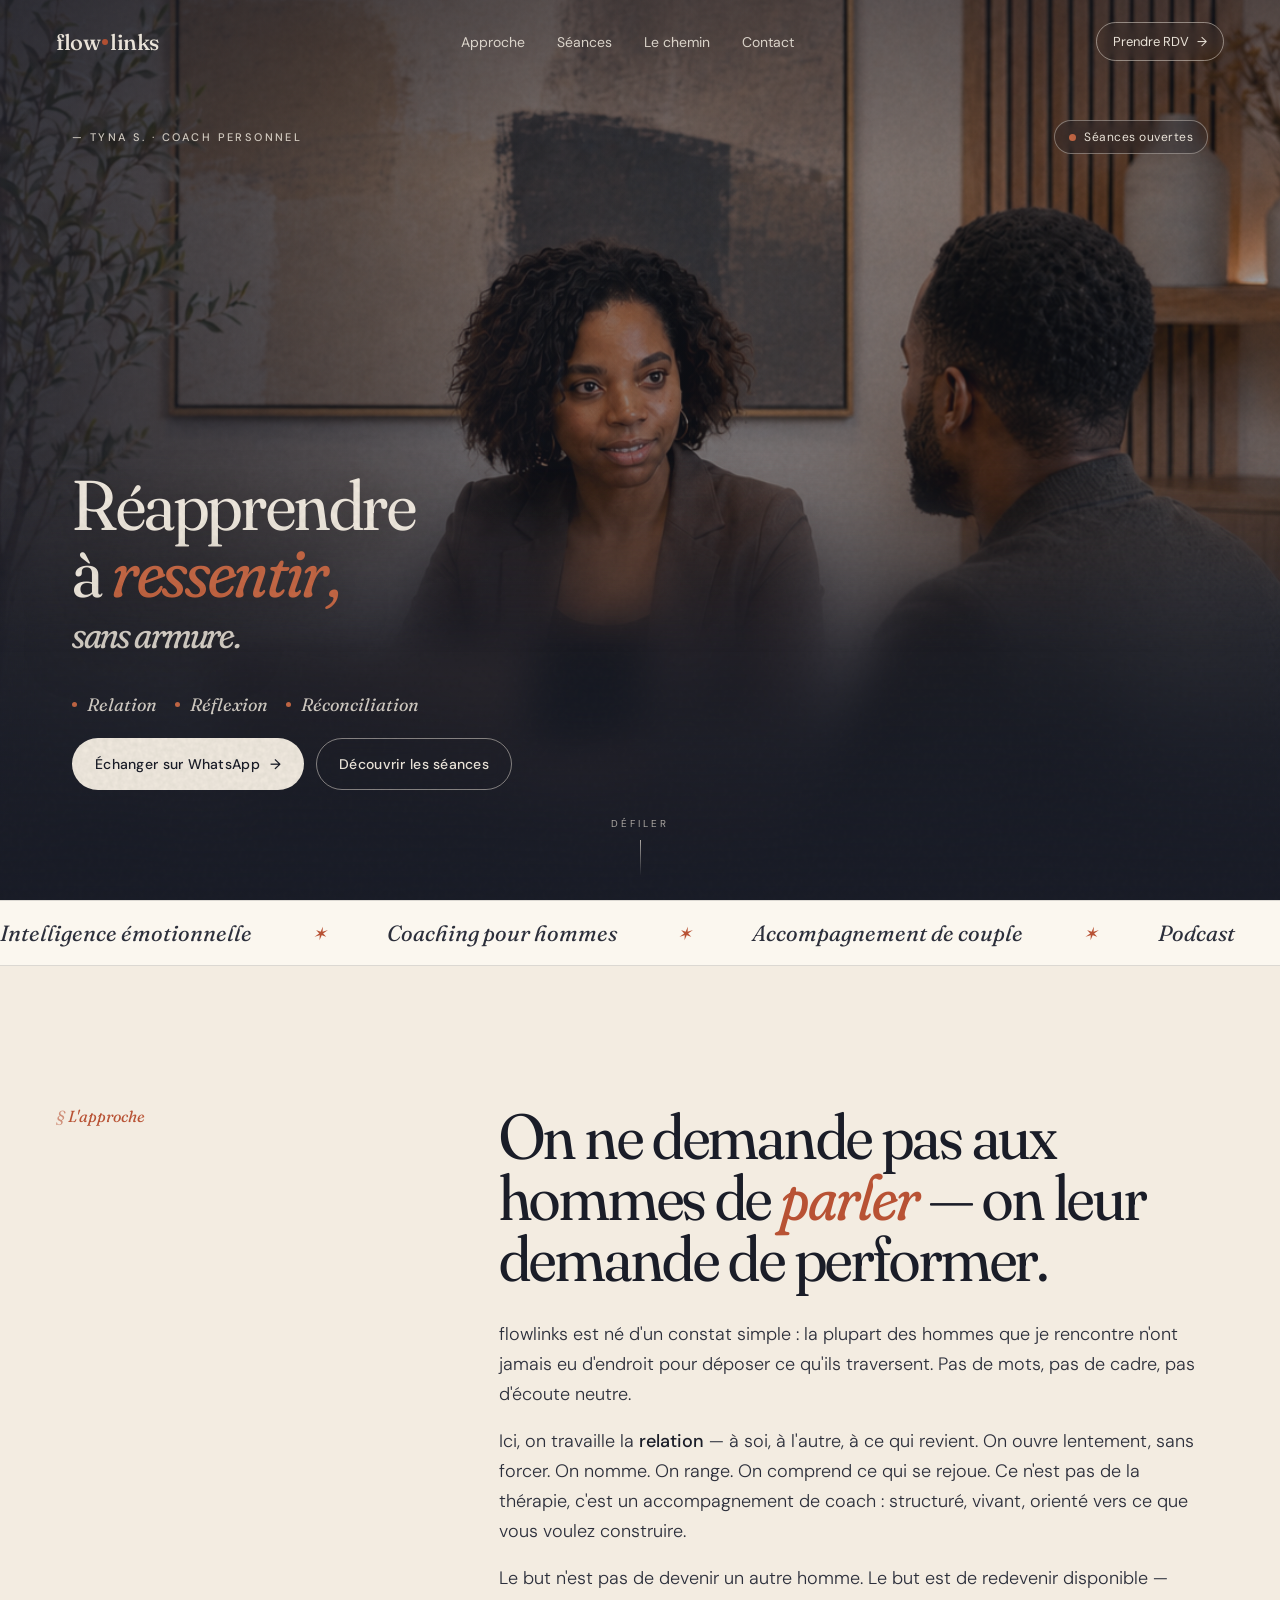
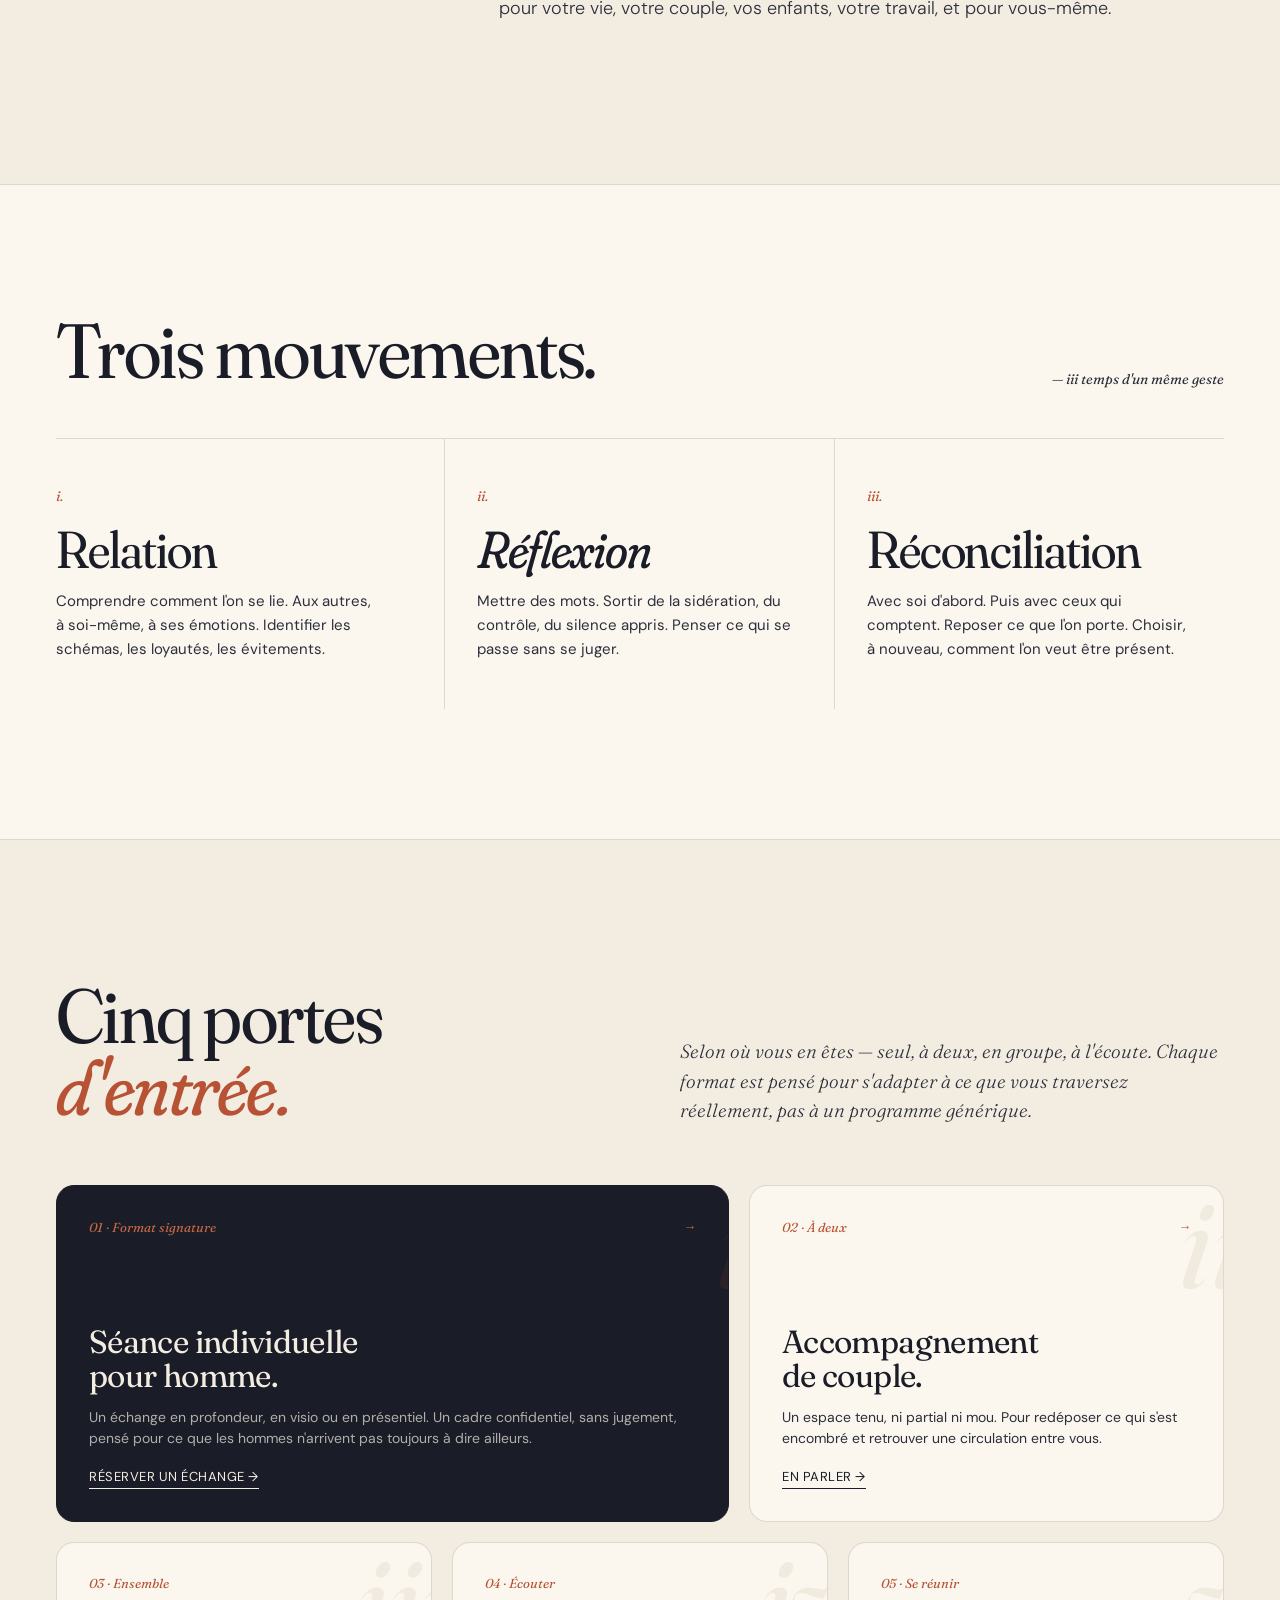
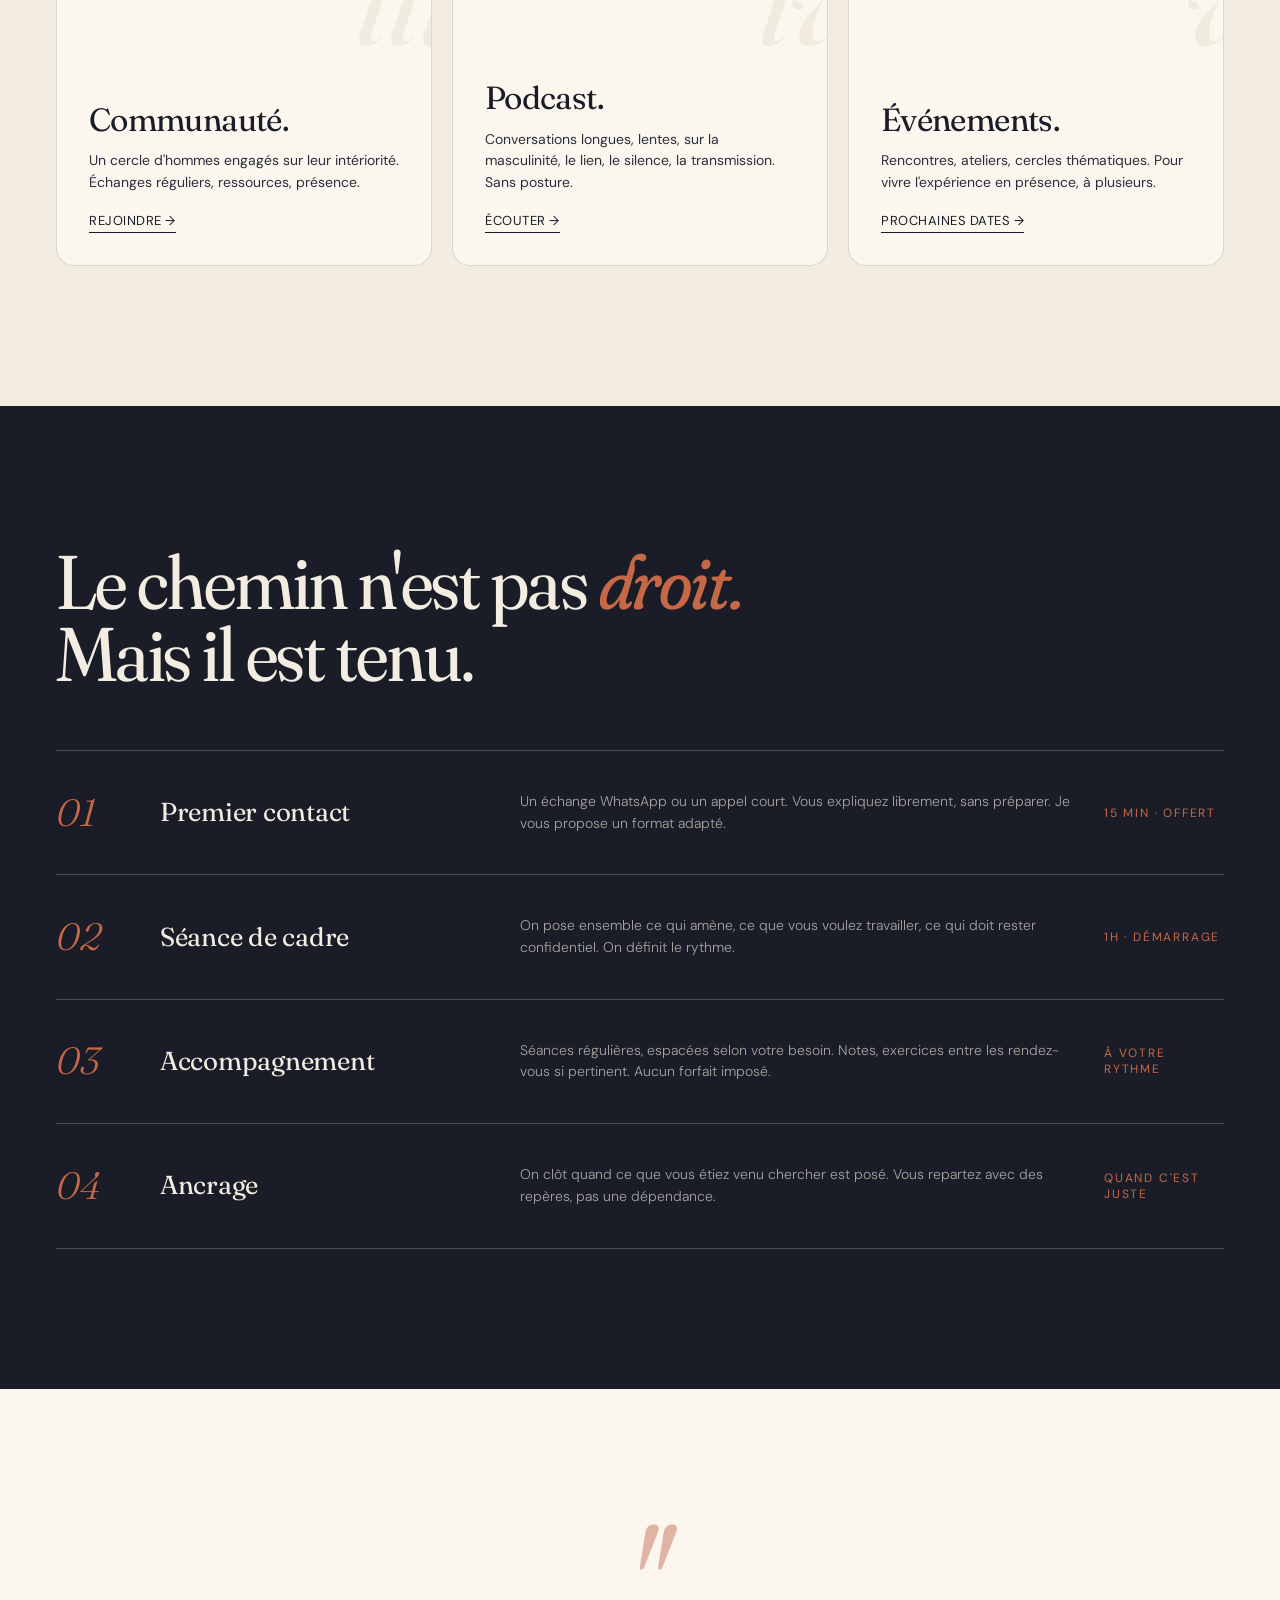
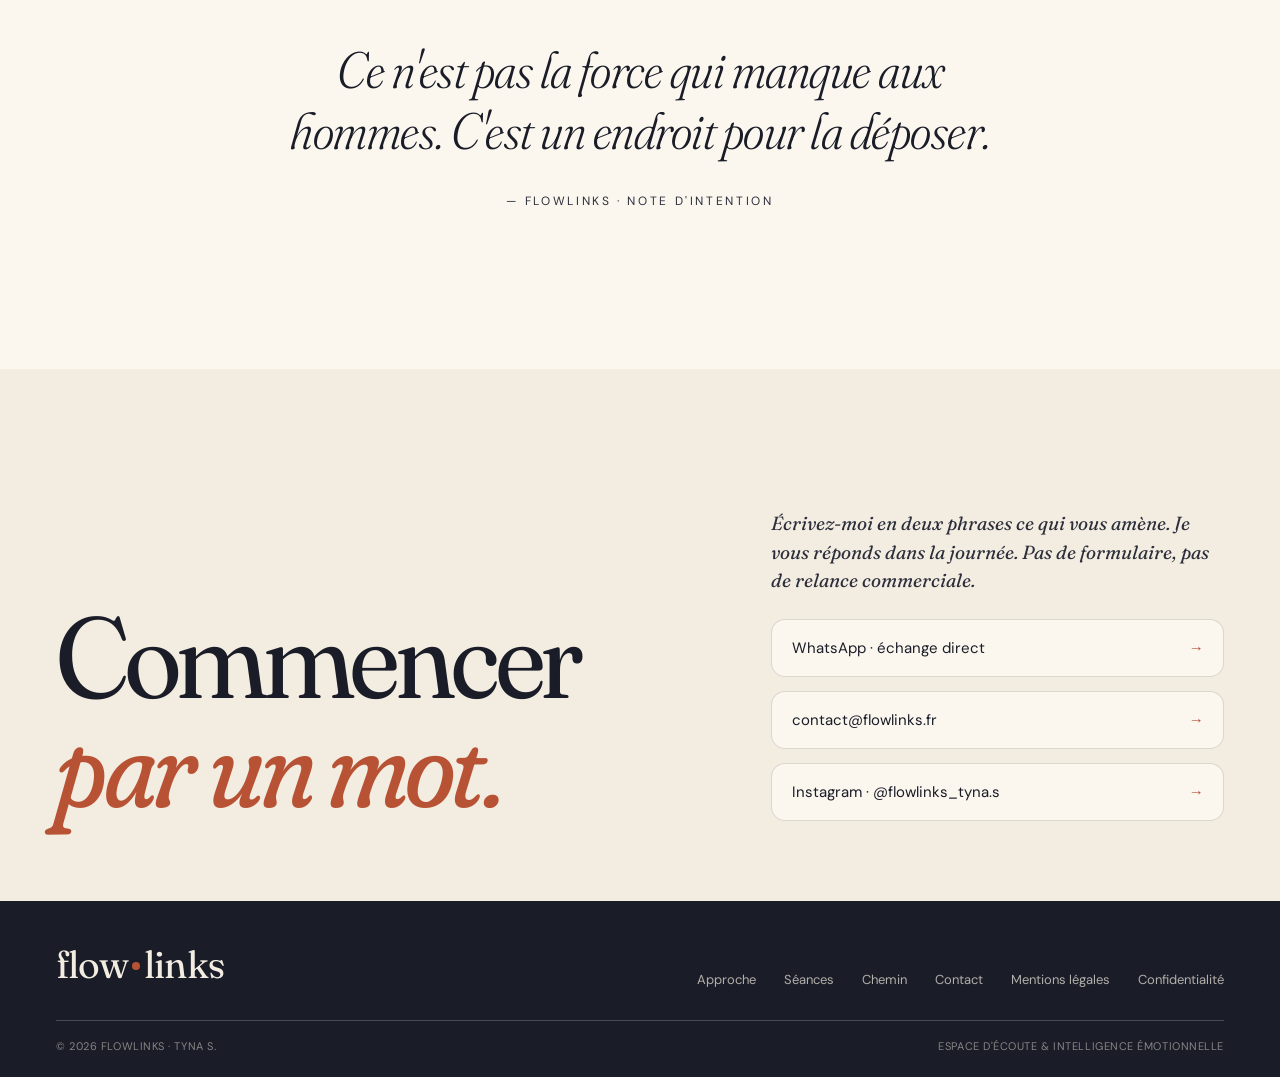
==== commit 63ecb8eb: "Update index.html" ====
--- a/index.html
+++ b/index.html
@@ -19,80 +19,7 @@
 <link rel="preload" as="image" href="./herolarge.png" media="(min-width:761px)">
 <link rel="preload" as="image" href="./heromobile.png" media="(max-width:760px)">
 
-<link rel="stylesheet" href="./style.css">
-
-<style id="fix-chemin-mobile-definitif">
-@media (max-width: 760px){
-
-  section.process#chemin{
-    padding-top: 110px !important;
-    overflow: visible !important;
-  }
-
-  section.process#chemin .wrap{
-    width: 100% !important;
-    max-width: none !important;
-    padding-left: 24px !important;
-    padding-right: 24px !important;
-  }
-
-  section.process#chemin .steps{
-    display: block !important;
-    width: 100% !important;
-  }
-
-  section.process#chemin .step{
-    display: flex !important;
-    flex-direction: column !important;
-    width: 100% !important;
-    max-width: 100% !important;
-    padding: 38px 0 !important;
-    gap: 0 !important;
-    grid-template-columns: none !important;
-  }
-
-  section.process#chemin .step .n,
-  section.process#chemin .step h4,
-  section.process#chemin .step p,
-  section.process#chemin .step .dur{
-    width: 100% !important;
-    max-width: 100% !important;
-    min-width: 0 !important;
-    grid-column: auto !important;
-    grid-row: auto !important;
-  }
-
-  section.process#chemin .step .n{
-    display: block !important;
-    margin: 0 0 18px 0 !important;
-    font-size: 46px !important;
-    line-height: 1 !important;
-  }
-
-  section.process#chemin .step h4{
-    display: block !important;
-    margin: 0 0 16px 0 !important;
-    font-size: 34px !important;
-    line-height: 1.05 !important;
-  }
-
-  section.process#chemin .step p{
-    display: block !important;
-    margin: 0 !important;
-    font-size: 16px !important;
-    line-height: 1.65 !important;
-    white-space: normal !important;
-    word-break: normal !important;
-    overflow-wrap: normal !important;
-  }
-
-  section.process#chemin .step .dur{
-    display: block !important;
-    margin-top: 16px !important;
-  }
-}
-</style>
-
+<link rel="stylesheet" href="./style.css?v=3">
 </head>
 <body>
 
@@ -176,21 +103,21 @@
   <div class="wrap">
     <div class="pillars-head">
       <h2 class="display reveal">Trois mouvements.</h2>
-      <span class="num reveal reveal-delay-1">— 3 temps d'un même geste</span>
+      <span class="num reveal reveal-delay-1">— iii temps d'un même geste</span>
     </div>
     <div class="pillar-list">
       <div class="pillar reveal">
-        <span class="idx">1.</span>
+        <span class="idx">i.</span>
         <h3 class="display">Relation</h3>
         <p>Comprendre comment l'on se lie. Aux autres, à soi-même, à ses émotions. Identifier les schémas, les loyautés, les évitements.</p>
       </div>
       <div class="pillar reveal reveal-delay-1">
-        <span class="idx">2.</span>
+        <span class="idx">ii.</span>
         <h3 class="display italic">Réflexion</h3>
         <p>Mettre des mots. Sortir de la sidération, du contrôle, du silence appris. Penser ce qui se passe sans se juger.</p>
       </div>
       <div class="pillar reveal reveal-delay-2">
-        <span class="idx">3.</span>
+        <span class="idx">iii.</span>
         <h3 class="display">Réconciliation</h3>
         <p>Avec soi d'abord. Puis avec ceux qui comptent. Reposer ce que l'on porte. Choisir, à nouveau, comment l'on veut être présent.</p>
       </div>
@@ -208,7 +135,7 @@
     <div class="offer-grid">
 
       <article class="card card-feature card-1 reveal">
-        <span class="ornament">1</span>
+        <span class="ornament">i</span>
         <div class="label">01 · Format signature <span>→</span></div>
         <h3>Séance individuelle<br/>pour homme.</h3>
         <p>Un échange en profondeur, en visio ou en présentiel. Un cadre confidentiel, sans jugement, pensé pour ce que les hommes n'arrivent pas toujours à dire ailleurs.</p>
@@ -216,7 +143,7 @@
       </article>
 
       <article class="card card-2 reveal reveal-delay-1">
-        <span class="ornament">2</span>
+        <span class="ornament">ii</span>
         <div class="label">02 · À deux <span>→</span></div>
         <h3>Accompagnement<br/>de couple.</h3>
         <p>Un espace tenu, ni partial ni mou. Pour redéposer ce qui s'est encombré et retrouver une circulation entre vous.</p>
@@ -224,7 +151,7 @@
       </article>
 
       <article class="card card-3 reveal">
-        <span class="ornament">3</span>
+        <span class="ornament">iii</span>
         <div class="label">03 · Ensemble</div>
         <h3>Communauté.</h3>
         <p>Un cercle d'hommes engagés sur leur intériorité. Échanges réguliers, ressources, présence.</p>
@@ -232,7 +159,7 @@
       </article>
 
       <article class="card card-4 reveal reveal-delay-1">
-        <span class="ornament">4</span>
+        <span class="ornament">iv</span>
         <div class="label">04 · Écouter</div>
         <h3>Podcast.</h3>
         <p>Conversations longues, lentes, sur la masculinité, le lien, le silence, la transmission. Sans posture.</p>
@@ -240,7 +167,7 @@
       </article>
 
       <article class="card card-5 reveal reveal-delay-2">
-        <span class="ornament">5</span>
+        <span class="ornament">v</span>
         <div class="label">05 · Se réunir</div>
         <h3>Événements.</h3>
         <p>Rencontres, ateliers, cercles thématiques. Pour vivre l'expérience en présence, à plusieurs.</p>
@@ -342,6 +269,6 @@
   </div>
 </footer>
 
-<script src="./script.js" defer></script>
+<script src="./script.js?v=3" defer></script>
 </body>
 </html>
--- a/style.css
+++ b/style.css
@@ -16,7 +16,8 @@
 }
 
 *{box-sizing:border-box;margin:0;padding:0}
-html{scroll-behavior:smooth}
+html{scroll-behavior:smooth;scroll-padding-top:80px}
+section{scroll-margin-top:80px}
 html,body{
   background:var(--cream);
   color:var(--ink);
@@ -630,46 +631,59 @@
    ============================================================ */
 .process{padding:80px 0;background:var(--ink);color:var(--cream);overflow:hidden}
 @media(min-width:900px){.process{padding:140px 0}}
-.process h2{font-size:clamp(40px,6vw,76px);max-width:18ch;margin-bottom:60px}
+.process h2{font-size:clamp(32px,7vw,76px);max-width:18ch;margin-bottom:50px}
+@media(min-width:760px){
+  .process h2{margin-bottom:60px}
+}
 .process h2 em{
   color:var(--terra-soft);
   font-variation-settings:"opsz" 144,"SOFT" 100;
 }
 .steps{
-  display:grid;
-  grid-template-columns:1fr;
-  gap:0;
+  display:flex;
+  flex-direction:column;
   border-top:1px solid var(--rule-light);
 }
 .step{
-  padding:32px 0;
+  padding:28px 0;
   border-bottom:1px solid var(--rule-light);
-  display:grid;
-  grid-template-columns:60px 1fr;
-  gap:24px;
-  align-items:start;
+  display:flex;
+  flex-direction:column;
+  gap:10px;
   transition:.3s;
 }
+.step .dur{display:none}
 @media(min-width:760px){
   .step{
+    display:grid;
     grid-template-columns:80px 1.2fr 2fr 120px;
     align-items:center;
     padding:40px 0;
+    column-gap:24px;
   }
+  .step .dur{display:block}
 }
 .step:hover{padding-left:16px}
 .step .n{
   font-family:"Fraunces",serif;
   font-style:italic;
-  font-size:38px;
+  font-size:30px;
   color:var(--terra-soft);
   font-weight:300;
+  line-height:1;
+}
+@media(min-width:760px){
+  .step .n{font-size:38px}
 }
 .step h4{
   font-family:"Fraunces",serif;
-  font-size:26px;
+  font-size:22px;
   font-weight:400;
   letter-spacing:-.01em;
+  line-height:1.2;
+}
+@media(min-width:760px){
+  .step h4{font-size:26px}
 }
 .step p{
   color:rgba(243,236,225,.65);
@@ -682,9 +696,7 @@
   letter-spacing:.15em;
   text-transform:uppercase;
   color:var(--terra-soft);
-  display:none;
-}
-@media(min-width:760px){.step .dur{display:block}}
+}
 
 /* ============================================================
    QUOTE
@@ -866,417 +878,3 @@
   }
   .reveal{opacity:1;transform:none}
 }
-
-/* ============================================================
-   AJUSTEMENTS MOBILE + TICKER
-   ============================================================ */
-
-/* Bandeau défilant plus rapide */
-.ticker-track{
-  animation-duration:14s;
-}
-
-@media(max-width:760px){
-  .hero{
-    min-height:100svh;
-  }
-
-  .hero-img img{
-    object-position:54% center;
-  }
-
-  .hero-top{
-    top:104px;
-    left:24px;
-    right:24px;
-    align-items:flex-start;
-  }
-
-  .hero-top .eyebrow{
-    max-width:150px;
-    line-height:1.8;
-  }
-
-  .hero-top .pill{
-    padding:12px 18px;
-    font-size:15px;
-    line-height:1.15;
-  }
-
-  .hero-content{
-    justify-content:flex-end;
-    gap:20px;
-    padding:150px 24px calc(88px + env(safe-area-inset-bottom)) 24px;
-  }
-
-  .hero-title{
-    font-size:clamp(40px,11vw,52px);
-    line-height:.97;
-    max-width:7.8ch;
-    margin-bottom:0;
-    position:relative;
-    transform:translateY(-140px);
-  }
-
-
-  .hero-title .small{
-    font-size:.48em;
-    margin-top:10px;
-  }
-
-  .hero-bottom{
-    gap:18px;
-    max-width:100%;
-  }
-
-  .triad{
-    gap:8px 14px;
-    font-size:16px;
-    line-height:1.25;
-  }
-
-  .triad span{
-    gap:8px;
-  }
-
-  .cta-row{
-    width:100%;
-    flex-direction:column;
-    gap:12px;
-  }
-
-  .btn{
-    width:min(100%, 390px);
-    justify-content:center;
-    padding:16px 20px;
-    font-size:15px;
-  }
-}
-
-
-/* ============================================================
-   CORRECTIONS FINALES MOBILE / MENU / CHIFFRES
-   ============================================================ */
-
-/* Quand on défile : le menu devient vraiment plein, pas transparent */
-.nav.scrolled{
-  background:var(--cream) !important;
-  backdrop-filter:none !important;
-  -webkit-backdrop-filter:none !important;
-  border-bottom-color:var(--rule) !important;
-  box-shadow:0 8px 28px rgba(26,29,40,.08);
-}
-
-.nav.scrolled .brand,
-.nav.scrolled .nav-links a,
-.nav.scrolled .nav-cta{
-  color:var(--ink) !important;
-}
-
-.nav.scrolled .nav-cta{
-  border-color:rgba(26,29,40,.35) !important;
-  background:rgba(251,247,239,.75);
-}
-
-/* Bandeau défilant encore plus rapide */
-.ticker-track{
-  animation-duration:12s !important;
-}
-
-/* Mobile : la section "Le chemin" respire, le texte n'est plus écrasé à gauche */
-@media(max-width:760px){
-  .process h2{
-    max-width:100%;
-    line-height:1.05;
-    margin-bottom:42px;
-  }
-
-  .step{
-    display:block;
-    padding:30px 0;
-  }
-
-  .step:hover{
-    padding-left:0;
-  }
-
-  .step .n{
-    display:block;
-    font-size:32px;
-    margin-bottom:12px;
-  }
-
-  .step h4{
-    font-size:28px;
-    line-height:1.05;
-    margin-bottom:12px;
-  }
-
-  .step p{
-    max-width:100%;
-    width:100%;
-    font-size:15px;
-    line-height:1.6;
-  }
-
-  .step .dur{
-    display:block;
-    margin-top:14px;
-  }
-}
-
-/* ============================================================
-   FIX DEFINITIF — SECTION "LE CHEMIN" MOBILE
-   ============================================================ */
-
-/* Évite que le titre soit caché sous le menu fixe quand on arrive sur l'ancre */
-#chemin{
-  scroll-margin-top:120px;
-}
-
-@media(max-width:760px){
-
-  /* Le menu au scroll reste opaque */
-  .nav.scrolled{
-    background:var(--cream) !important;
-    backdrop-filter:none !important;
-    -webkit-backdrop-filter:none !important;
-    border-bottom:1px solid var(--rule) !important;
-    box-shadow:0 8px 28px rgba(26,29,40,.08) !important;
-  }
-
-  .nav.scrolled .brand,
-  .nav.scrolled .nav-links a,
-  .nav.scrolled .nav-cta{
-    color:var(--ink) !important;
-  }
-
-  .nav.scrolled .nav-cta{
-    border-color:rgba(26,29,40,.45) !important;
-    background:var(--cream) !important;
-  }
-
-  /* Le problème venait de la grille : le paragraphe tombait dans la colonne de 60px */
-  .process .steps{
-    display:block !important;
-  }
-
-  .process .step{
-    display:grid !important;
-    grid-template-columns:72px 1fr !important;
-    column-gap:24px !important;
-    row-gap:10px !important;
-    align-items:start !important;
-    padding:34px 0 !important;
-  }
-
-  .process .step:hover{
-    padding-left:0 !important;
-  }
-
-  .process .step .n{
-    grid-column:1 !important;
-    grid-row:1 / span 3 !important;
-    font-size:38px !important;
-    line-height:1 !important;
-    margin:0 !important;
-  }
-
-  .process .step h4{
-    grid-column:2 !important;
-    grid-row:1 !important;
-    font-size:28px !important;
-    line-height:1.05 !important;
-    margin:0 0 8px 0 !important;
-  }
-
-  .process .step p{
-    grid-column:2 !important;
-    grid-row:2 !important;
-    width:100% !important;
-    max-width:none !important;
-    min-width:0 !important;
-    font-size:15px !important;
-    line-height:1.6 !important;
-    margin:0 !important;
-  }
-
-  .process .step .dur{
-    grid-column:2 !important;
-    grid-row:3 !important;
-    display:block !important;
-    margin-top:6px !important;
-  }
-
-  .process h2{
-    max-width:100% !important;
-    line-height:1.05 !important;
-    margin-bottom:34px !important;
-  }
-}
-
-/* Bandeau défilant plus rapide */
-.ticker-track{
-  animation-duration:12s !important;
-}
-
-
-/* ============================================================
-   TITRES / LABELS PLUS GROS
-   ============================================================ */
-
-/* "L'approche" */
-.side-label{
-  font-size:22px !important;
-  line-height:1.2 !important;
-}
-
-/* 01 · Format signature / 02 · À deux / etc. */
-.card .label{
-  font-size:17px !important;
-  line-height:1.25 !important;
-  letter-spacing:.02em !important;
-}
-
-/* Mobile : encore un peu plus lisible */
-@media(max-width:760px){
-  .side-label{
-    font-size:24px !important;
-  }
-
-  .card .label{
-    font-size:18px !important;
-  }
-}
-
-
-/* ============================================================
-   FIX RADICAL MOBILE — "LE CHEMIN" EN PLEINE LARGEUR
-   ============================================================ */
-
-@media(max-width:760px){
-
-  .process .steps{
-    display:block !important;
-    width:100% !important;
-  }
-
-  .process .step{
-    display:block !important;
-    width:100% !important;
-    padding:38px 0 !important;
-    border-bottom:1px solid var(--rule-light) !important;
-  }
-
-  .process .step:hover{
-    padding-left:0 !important;
-  }
-
-  .process .step .n{
-    display:block !important;
-    width:100% !important;
-    margin:0 0 18px 0 !important;
-    font-size:46px !important;
-    line-height:1 !important;
-  }
-
-  .process .step h4{
-    display:block !important;
-    width:100% !important;
-    max-width:none !important;
-    margin:0 0 16px 0 !important;
-    font-size:34px !important;
-    line-height:1.05 !important;
-  }
-
-  .process .step p{
-    display:block !important;
-    width:100% !important;
-    max-width:none !important;
-    min-width:0 !important;
-    margin:0 !important;
-    font-size:16px !important;
-    line-height:1.65 !important;
-  }
-
-  .process .step .dur{
-    display:block !important;
-    width:100% !important;
-    margin-top:16px !important;
-    font-size:12px !important;
-  }
-}
-
-/* FIX CHEMIN MOBILE DEFINITIF */
-
-
-@media (max-width: 760px){
-
-  section.process#chemin{
-    padding-top: 110px !important;
-    overflow: visible !important;
-  }
-
-  section.process#chemin .wrap{
-    width: 100% !important;
-    max-width: none !important;
-    padding-left: 24px !important;
-    padding-right: 24px !important;
-  }
-
-  section.process#chemin .steps{
-    display: block !important;
-    width: 100% !important;
-  }
-
-  section.process#chemin .step{
-    display: flex !important;
-    flex-direction: column !important;
-    width: 100% !important;
-    max-width: 100% !important;
-    padding: 38px 0 !important;
-    gap: 0 !important;
-    grid-template-columns: none !important;
-  }
-
-  section.process#chemin .step .n,
-  section.process#chemin .step h4,
-  section.process#chemin .step p,
-  section.process#chemin .step .dur{
-    width: 100% !important;
-    max-width: 100% !important;
-    min-width: 0 !important;
-    grid-column: auto !important;
-    grid-row: auto !important;
-  }
-
-  section.process#chemin .step .n{
-    display: block !important;
-    margin: 0 0 18px 0 !important;
-    font-size: 46px !important;
-    line-height: 1 !important;
-  }
-
-  section.process#chemin .step h4{
-    display: block !important;
-    margin: 0 0 16px 0 !important;
-    font-size: 34px !important;
-    line-height: 1.05 !important;
-  }
-
-  section.process#chemin .step p{
-    display: block !important;
-    margin: 0 !important;
-    font-size: 16px !important;
-    line-height: 1.65 !important;
-    white-space: normal !important;
-    word-break: normal !important;
-    overflow-wrap: normal !important;
-  }
-
-  section.process#chemin .step .dur{
-    display: block !important;
-    margin-top: 16px !important;
-  }
-}
-
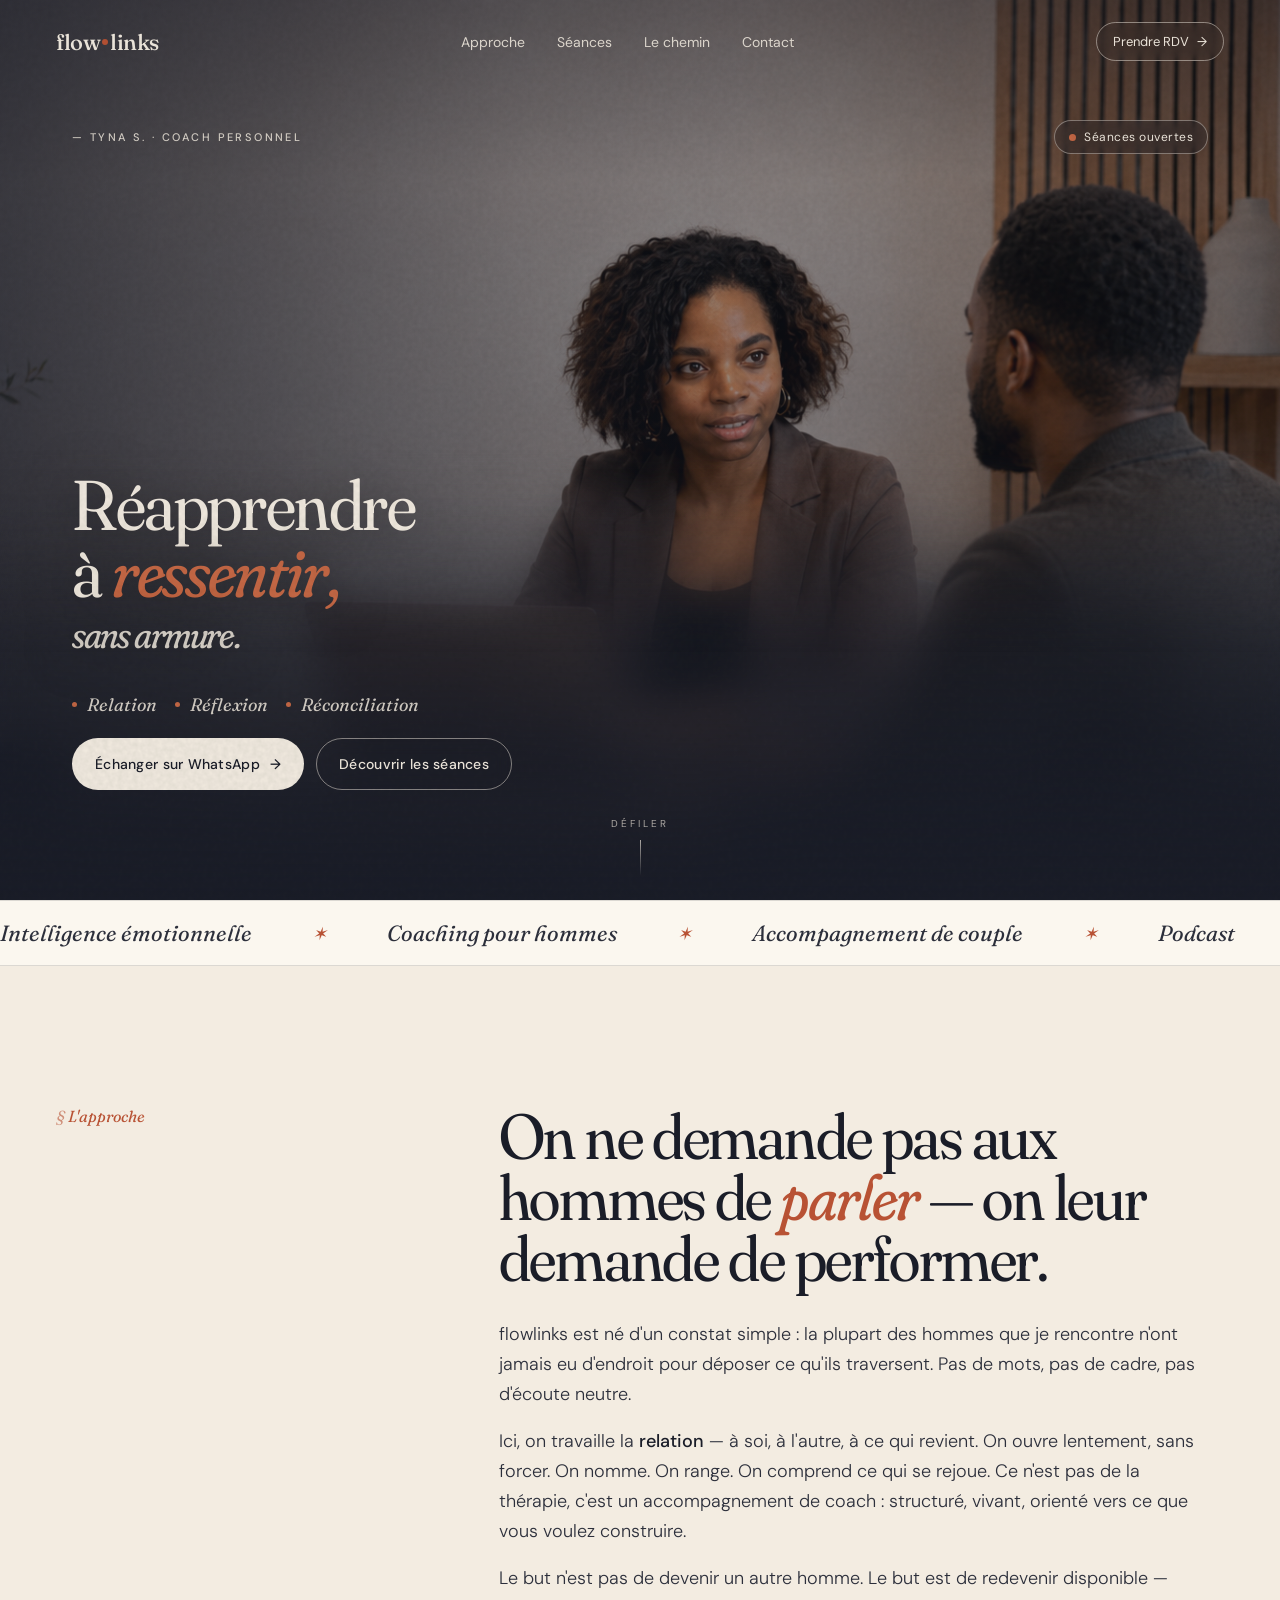
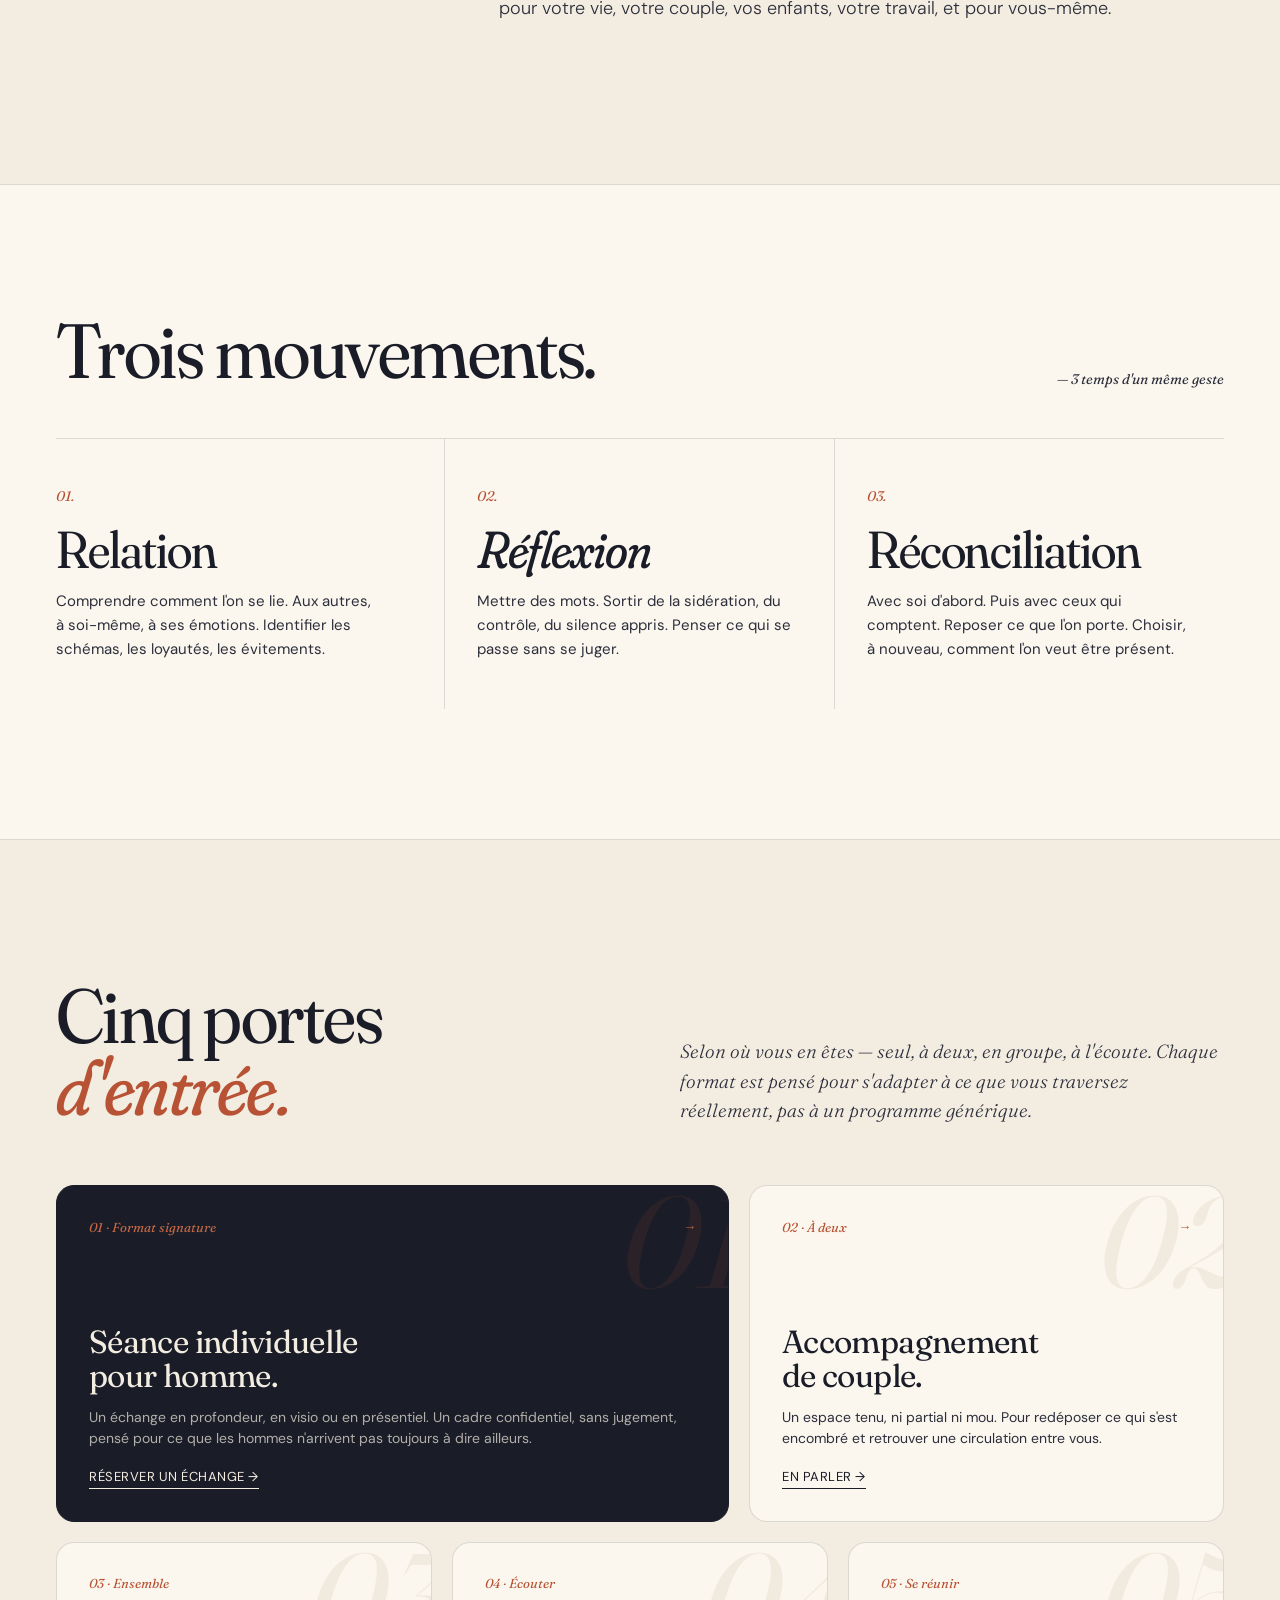
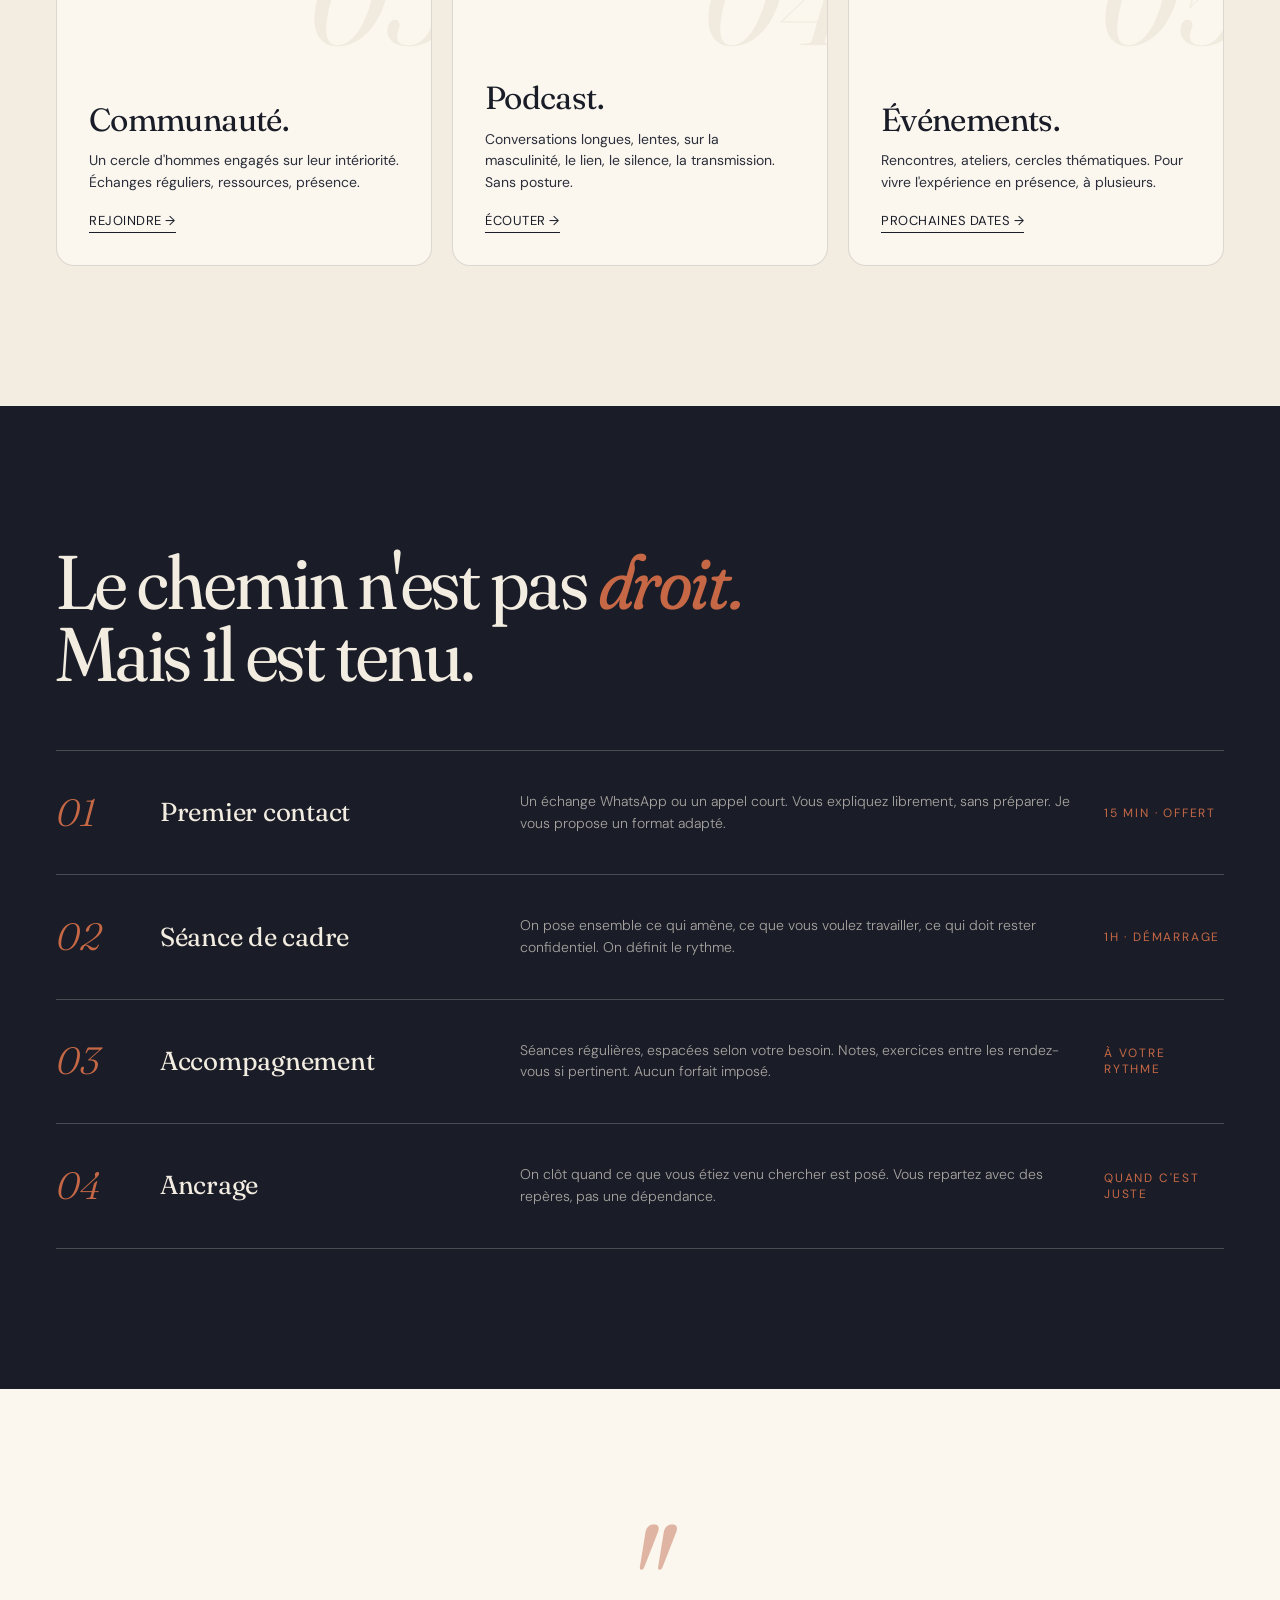
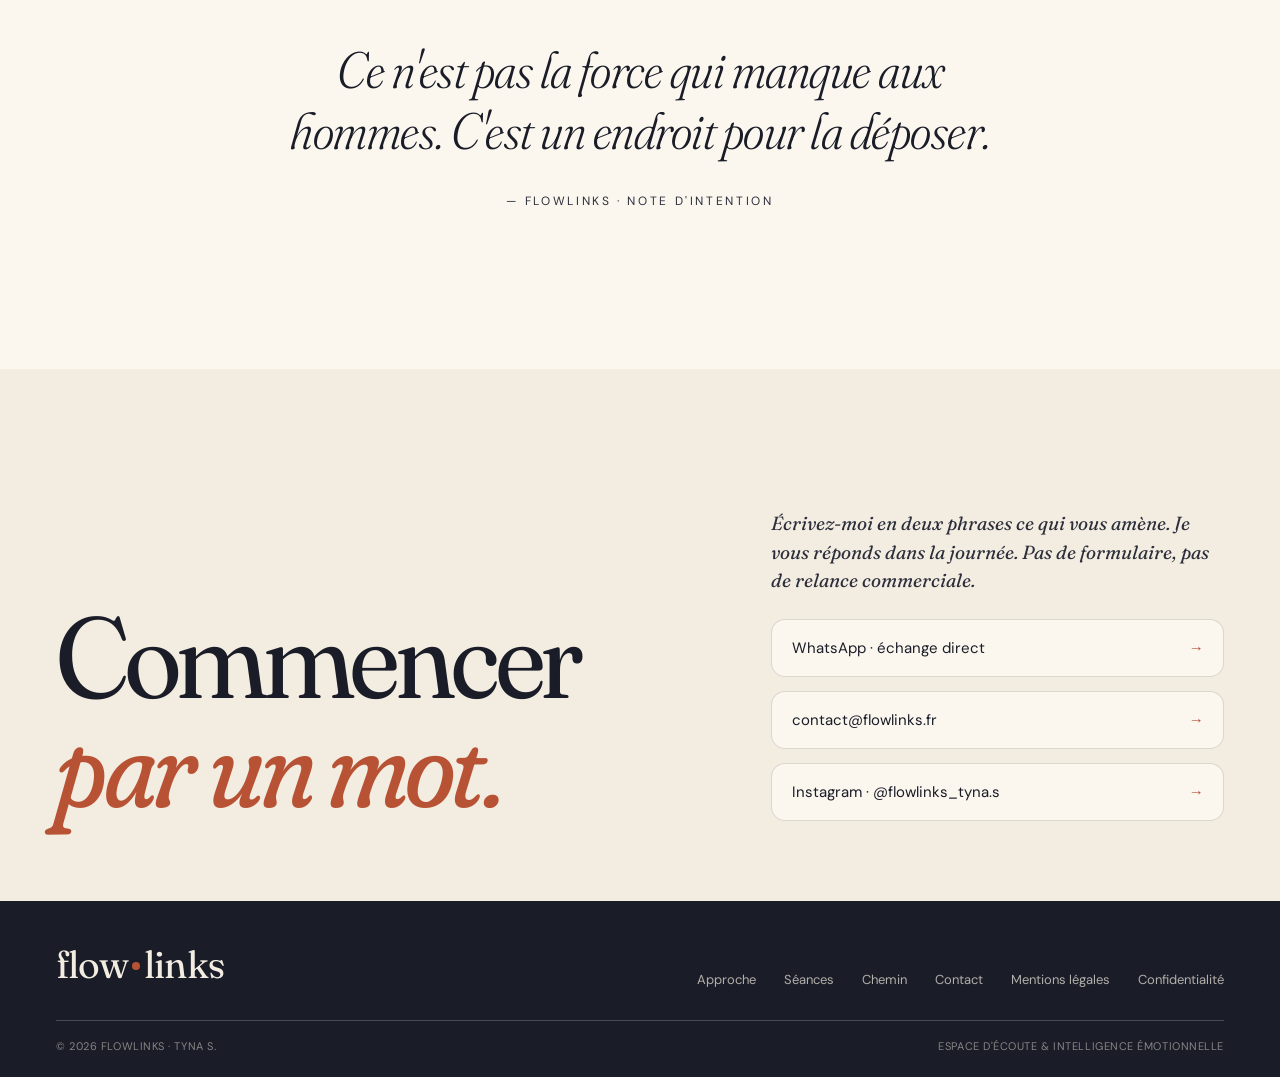
==== commit d24a719b: "Update index.html" ====
--- a/index.html
+++ b/index.html
@@ -19,7 +19,7 @@
 <link rel="preload" as="image" href="./herolarge.png" media="(min-width:761px)">
 <link rel="preload" as="image" href="./heromobile.png" media="(max-width:760px)">
 
-<link rel="stylesheet" href="./style.css?v=3">
+<link rel="stylesheet" href="./style.css?v=5">
 </head>
 <body>
 
@@ -103,21 +103,21 @@
   <div class="wrap">
     <div class="pillars-head">
       <h2 class="display reveal">Trois mouvements.</h2>
-      <span class="num reveal reveal-delay-1">— iii temps d'un même geste</span>
+      <span class="num reveal reveal-delay-1">— 3 temps d'un même geste</span>
     </div>
     <div class="pillar-list">
       <div class="pillar reveal">
-        <span class="idx">i.</span>
+        <span class="idx">01.</span>
         <h3 class="display">Relation</h3>
         <p>Comprendre comment l'on se lie. Aux autres, à soi-même, à ses émotions. Identifier les schémas, les loyautés, les évitements.</p>
       </div>
       <div class="pillar reveal reveal-delay-1">
-        <span class="idx">ii.</span>
+        <span class="idx">02.</span>
         <h3 class="display italic">Réflexion</h3>
         <p>Mettre des mots. Sortir de la sidération, du contrôle, du silence appris. Penser ce qui se passe sans se juger.</p>
       </div>
       <div class="pillar reveal reveal-delay-2">
-        <span class="idx">iii.</span>
+        <span class="idx">03.</span>
         <h3 class="display">Réconciliation</h3>
         <p>Avec soi d'abord. Puis avec ceux qui comptent. Reposer ce que l'on porte. Choisir, à nouveau, comment l'on veut être présent.</p>
       </div>
@@ -135,7 +135,7 @@
     <div class="offer-grid">
 
       <article class="card card-feature card-1 reveal">
-        <span class="ornament">i</span>
+        <span class="ornament">01</span>
         <div class="label">01 · Format signature <span>→</span></div>
         <h3>Séance individuelle<br/>pour homme.</h3>
         <p>Un échange en profondeur, en visio ou en présentiel. Un cadre confidentiel, sans jugement, pensé pour ce que les hommes n'arrivent pas toujours à dire ailleurs.</p>
@@ -143,7 +143,7 @@
       </article>
 
       <article class="card card-2 reveal reveal-delay-1">
-        <span class="ornament">ii</span>
+        <span class="ornament">02</span>
         <div class="label">02 · À deux <span>→</span></div>
         <h3>Accompagnement<br/>de couple.</h3>
         <p>Un espace tenu, ni partial ni mou. Pour redéposer ce qui s'est encombré et retrouver une circulation entre vous.</p>
@@ -151,7 +151,7 @@
       </article>
 
       <article class="card card-3 reveal">
-        <span class="ornament">iii</span>
+        <span class="ornament">03</span>
         <div class="label">03 · Ensemble</div>
         <h3>Communauté.</h3>
         <p>Un cercle d'hommes engagés sur leur intériorité. Échanges réguliers, ressources, présence.</p>
@@ -159,7 +159,7 @@
       </article>
 
       <article class="card card-4 reveal reveal-delay-1">
-        <span class="ornament">iv</span>
+        <span class="ornament">04</span>
         <div class="label">04 · Écouter</div>
         <h3>Podcast.</h3>
         <p>Conversations longues, lentes, sur la masculinité, le lien, le silence, la transmission. Sans posture.</p>
@@ -167,7 +167,7 @@
       </article>
 
       <article class="card card-5 reveal reveal-delay-2">
-        <span class="ornament">v</span>
+        <span class="ornament">05</span>
         <div class="label">05 · Se réunir</div>
         <h3>Événements.</h3>
         <p>Rencontres, ateliers, cercles thématiques. Pour vivre l'expérience en présence, à plusieurs.</p>
@@ -269,6 +269,6 @@
   </div>
 </footer>
 
-<script src="./script.js?v=3" defer></script>
+<script src="./script.js?v=5" defer></script>
 </body>
 </html>
